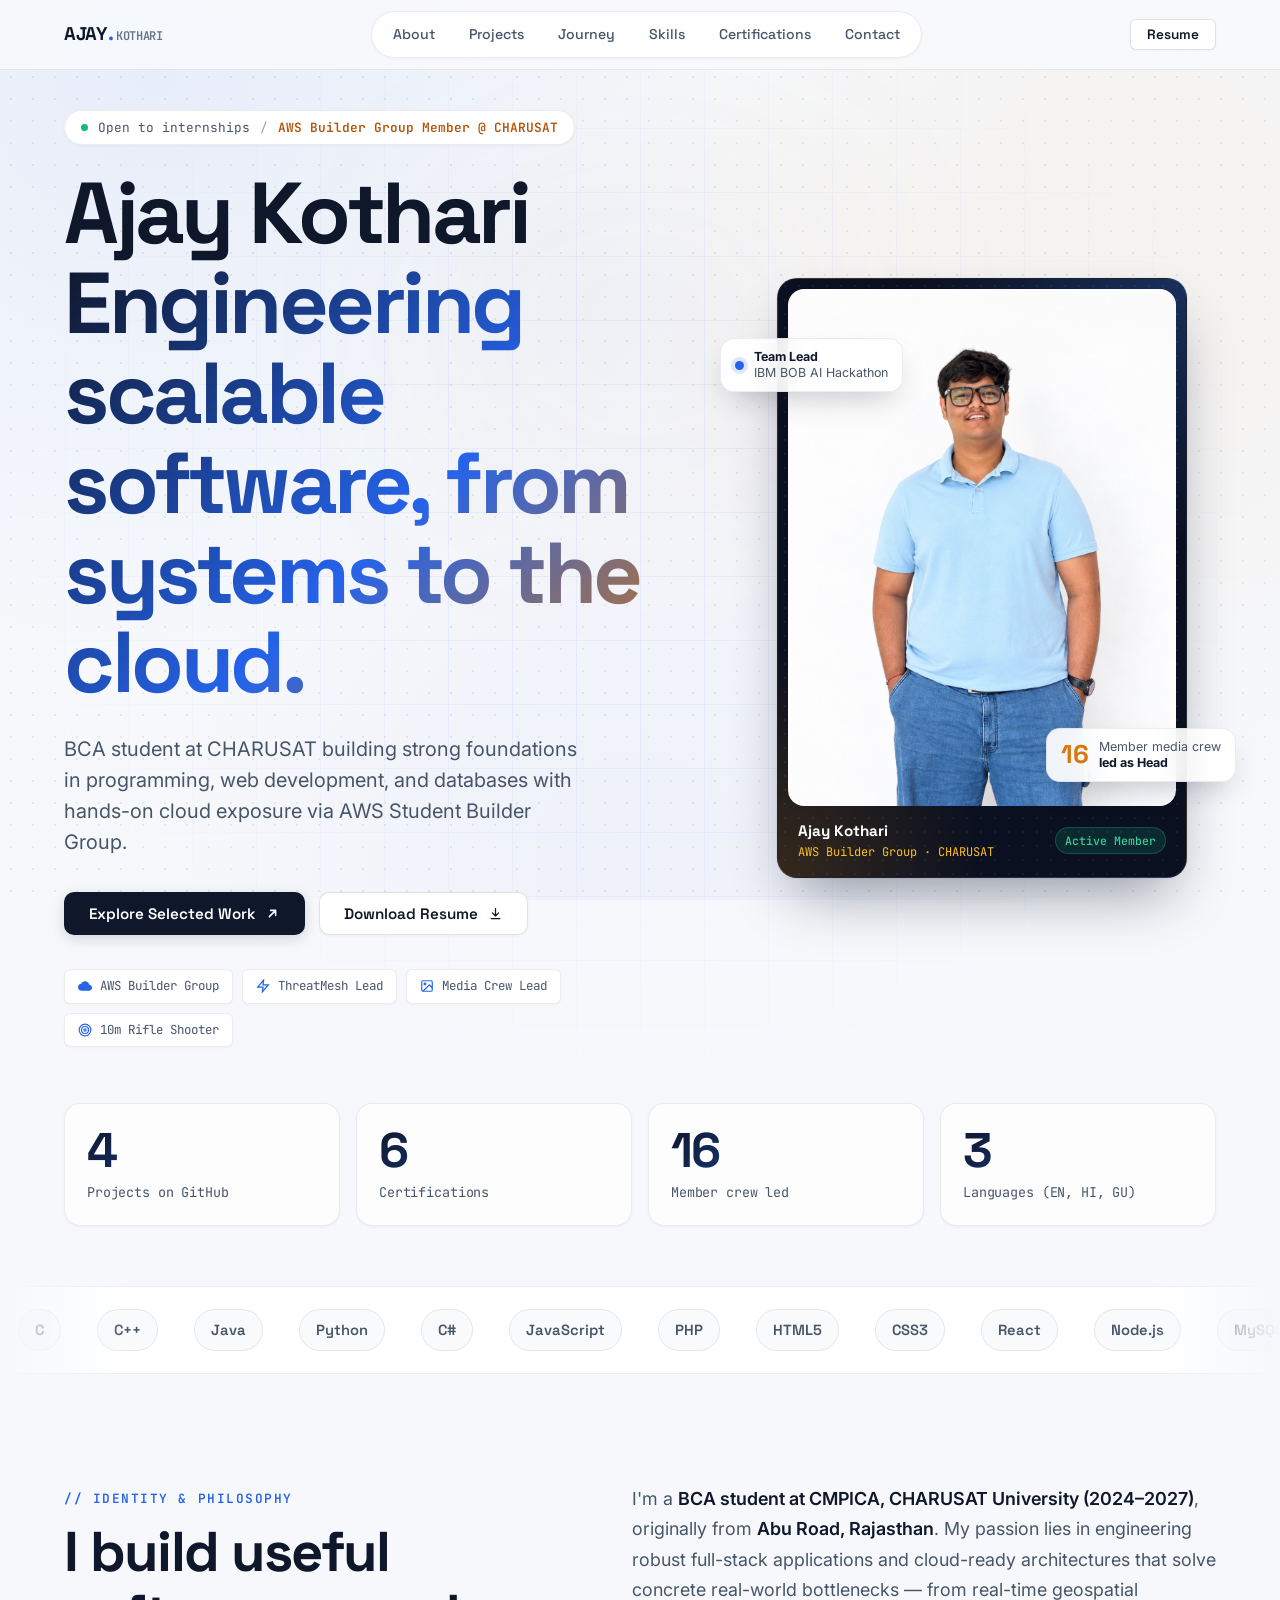
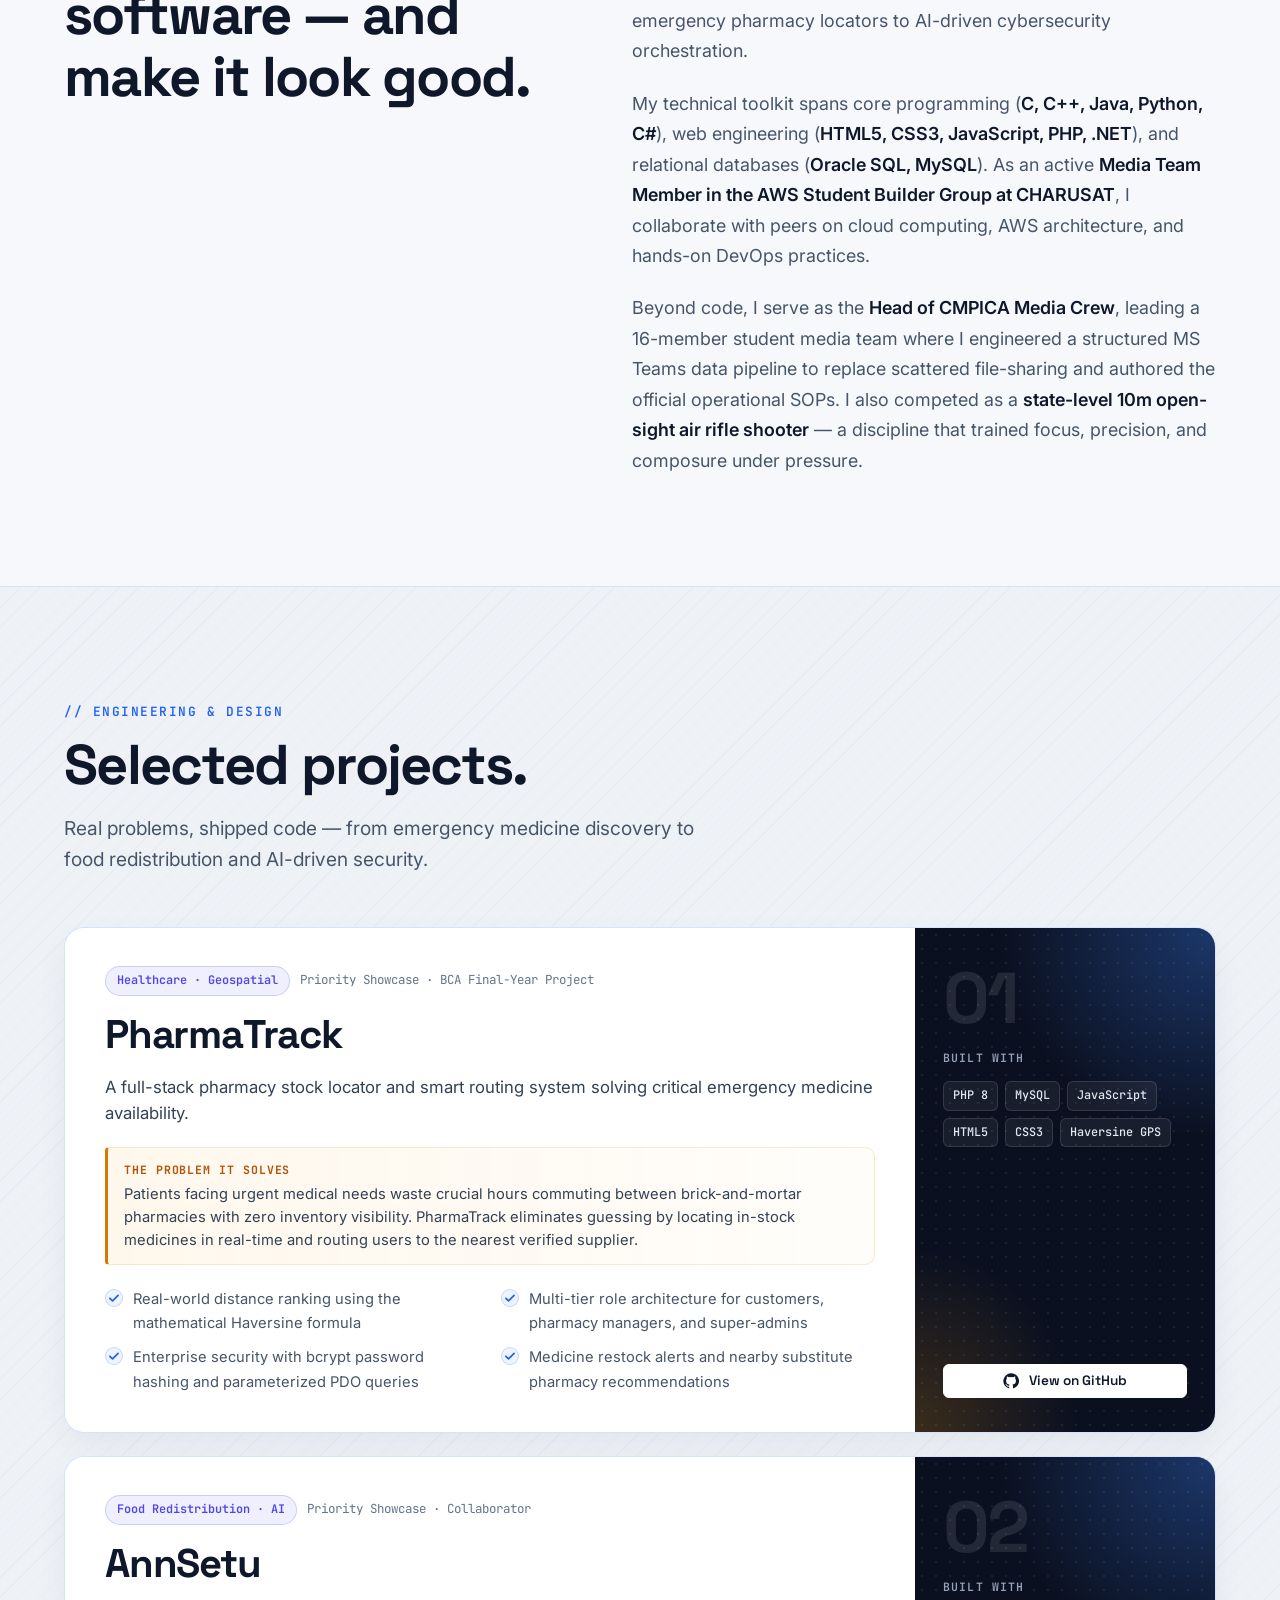
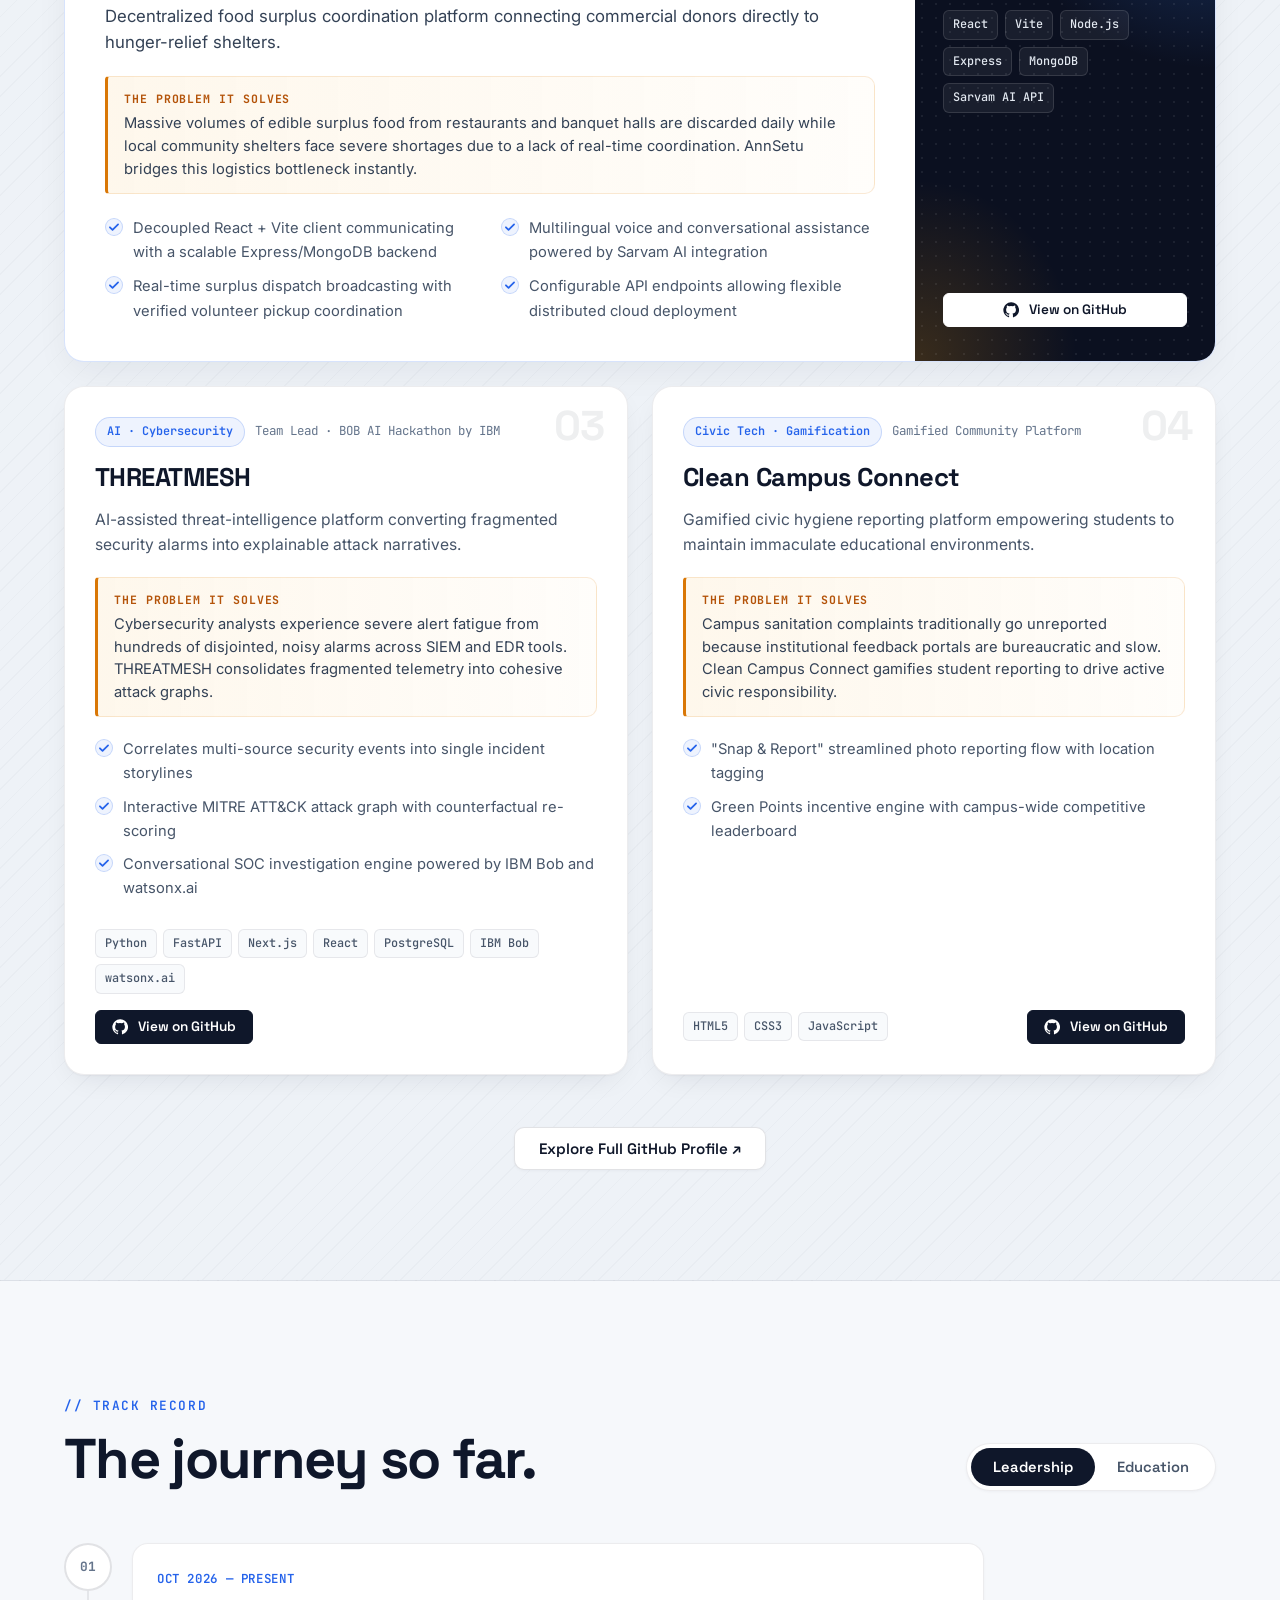
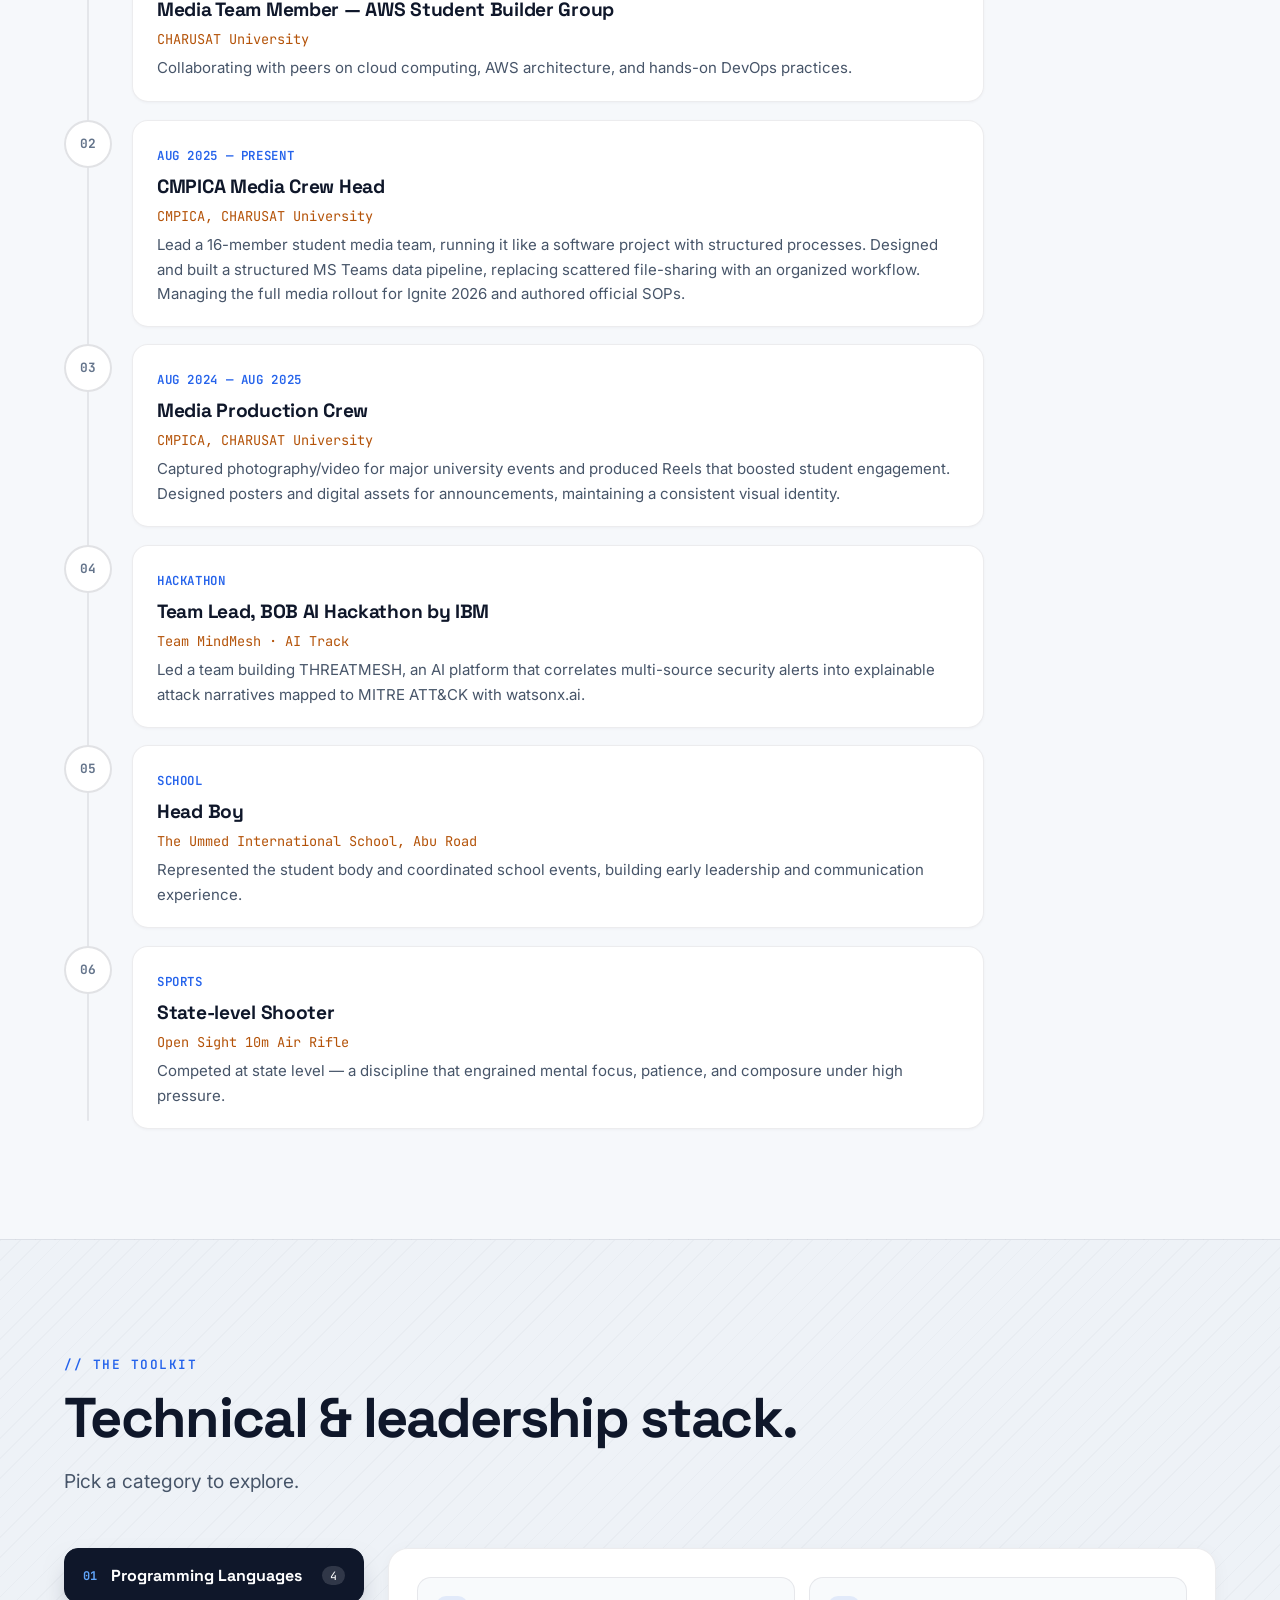
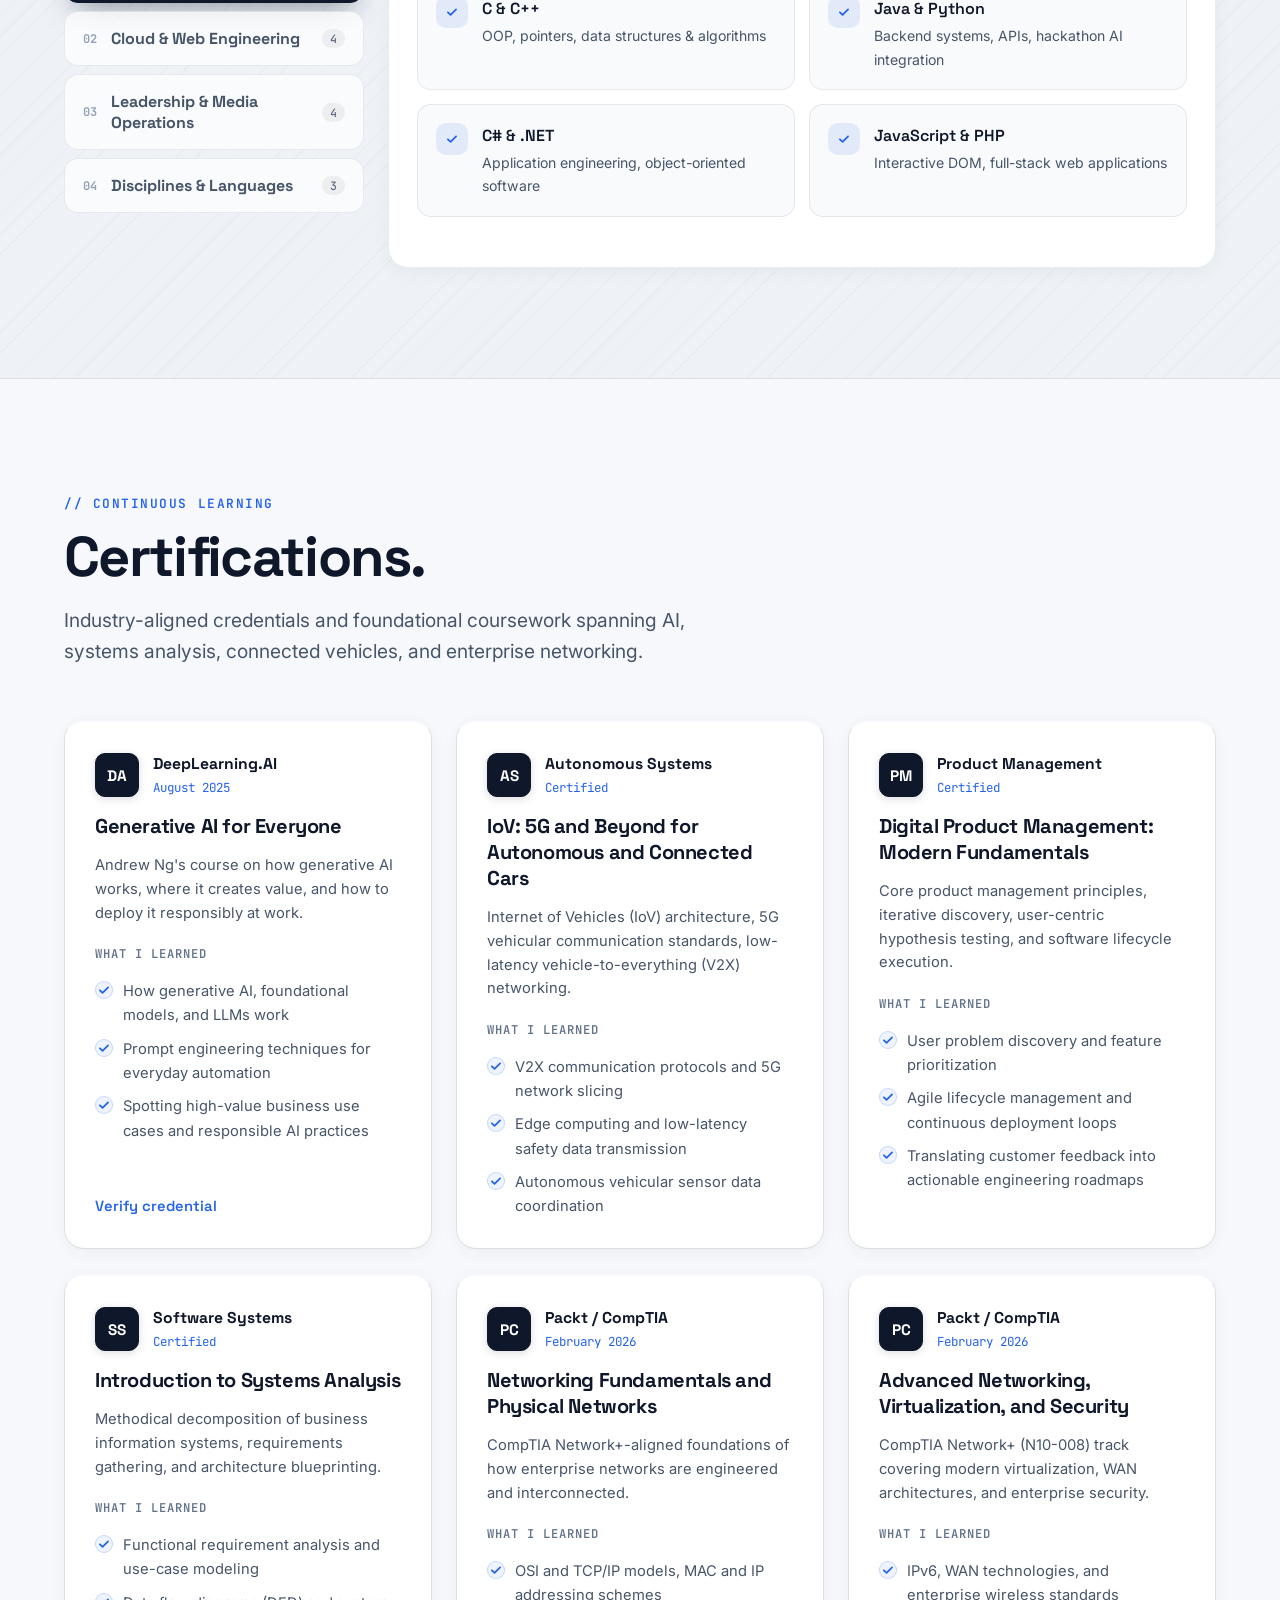
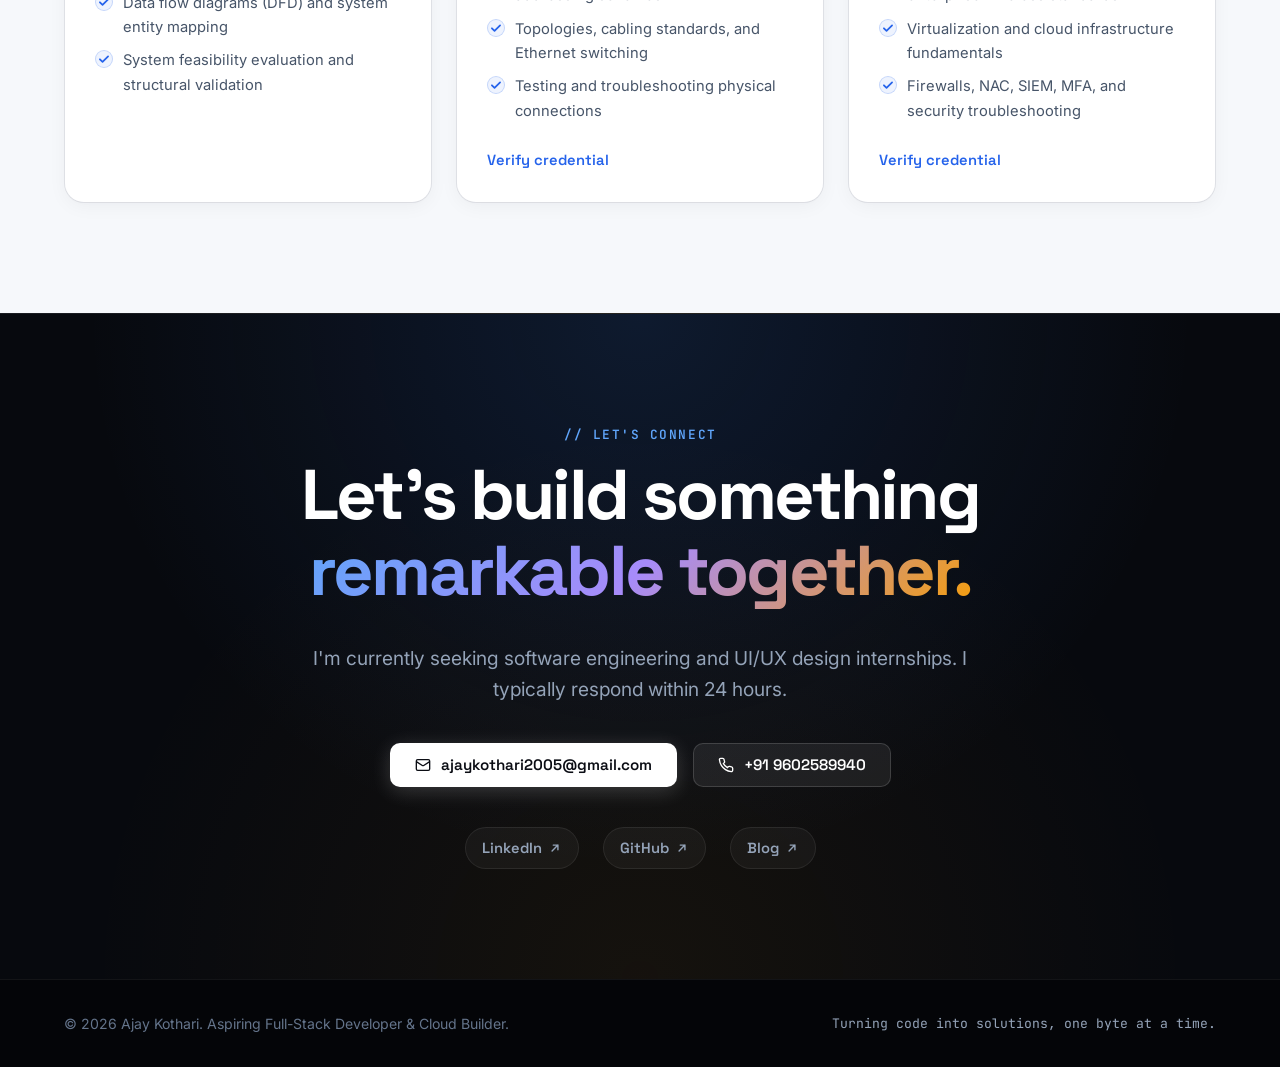
==== index.html @ b21bf275 "first commit" ====
<!doctype html>
<html lang="en">
  <head>
    <meta charset="UTF-8" />
    <meta name="viewport" content="width=device-width, initial-scale=1.0" />
    <title>Ajay Kothari — Developer, Cloud Builder & Designer</title>
    <meta
      name="description"
      content="Ajay Kothari — BCA student at CHARUSAT. Full-stack developer, AWS Builder Group member, and creative designer engineering scalable software, from systems to the cloud."
    />
    <meta name="author" content="Ajay Kothari" />
    <meta name="theme-color" content="#f8fafc" />
    <meta property="og:type" content="website" />
    <meta
      property="og:title"
      content="Ajay Kothari — Developer, Cloud Builder & Designer"
    />
    <meta
      property="og:description"
      content="Portfolio of Ajay Kothari: BCA student at CHARUSAT, AWS Builder Group member, AI Hackathon lead & CMPICA Media Crew lead."
    />
    <meta property="og:image" content="assets/profile_dark.jpg" />
    <link
      rel="icon"
      href="data:image/svg+xml,%3Csvg xmlns='http://www.w3.org/2000/svg' viewBox='0 0 64 64'%3E%3Crect width='64' height='64' rx='16' fill='%230b0d14'/%3E%3Ctext x='50%25' y='56%25' text-anchor='middle' dominant-baseline='middle' font-family='Arial' font-weight='800' font-size='26' fill='%2300f0ff'%3EAK%3C/text%3E%3C/svg%3E"
    />
    <link rel="preconnect" href="https://fonts.googleapis.com" />
    <link rel="preconnect" href="https://fonts.gstatic.com" crossorigin />
    <link
      href="https://fonts.googleapis.com/css2?family=Inter:wght@400;500;600;700&family=JetBrains+Mono:wght@400;500;600&family=Space+Grotesk:wght@500;600;700;800&display=swap"
      rel="stylesheet"
    />
    <link rel="stylesheet" href="style.css" />
  </head>

  <body>
    <a class="skip-link" href="#main">Skip to main content</a>
    <div class="scroll-progress" aria-hidden="true"></div>

    <!-- ============ NAVIGATION ============ -->
    <header class="nav" id="nav">
      <div class="nav-inner">
        <a href="#top" class="nav-logo" aria-label="Ajay Kothari, back to top">
          <span class="logo-brand">AJAY</span><span class="logo-dot">.</span
          ><span class="logo-sub">KOTHARI</span>
        </a>
        <nav aria-label="Primary">
          <ul class="nav-links" id="navLinks">
            <li><a href="#about">About</a></li>
            <li><a href="#work">Projects</a></li>
            <li><a href="#experience">Journey</a></li>
            <li><a href="#skills">Skills</a></li>
            <li><a href="#certifications">Certifications</a></li>
            <li><a href="#contact">Contact</a></li>
          </ul>
        </nav>
        <div class="nav-actions">
          <a href="resume.html" class="btn btn-outline-glow btn-sm">Resume</a>
          <button
            class="nav-toggle"
            id="navToggle"
            aria-label="Open menu"
            aria-expanded="false"
            aria-controls="navLinks"
          >
            <span></span><span></span>
          </button>
        </div>
      </div>
    </header>

    <main id="main">
      <!-- ============ HERO SECTION ============ -->
      <section class="hero" id="top">
        <div class="hero-ambient-glow" aria-hidden="true"></div>

        <div class="container hero-grid">
          <div class="hero-copy">
            <div class="status-pill reveal">
              <span class="status-beacon"></span>
              <span class="status-text"
                ><span data-field="status">Open to internships</span>
                <span class="status-sep">/</span>
                <strong class="status-highlight"
                  >AWS Builder Group Member @ CHARUSAT</strong
                ></span
              >
            </div>

            <h1 class="hero-title">
              <span class="hero-name reveal" data-field="hero-name"
                >Ajay Kothari</span
              >
              <span
                class="hero-headline gradient-text reveal"
                data-field="headline"
                >Turning code into solutions, one byte at a time.</span
              >
            </h1>

            <p class="hero-sub reveal" data-field="tagline">
              BCA student at CHARUSAT building strong foundations in
              programming, web development, and databases with hands-on cloud
              exposure via AWS Student Builder Group.
            </p>

            <div class="hero-actions reveal">
              <a href="#work" class="btn btn-primary btn-glow">
                Explore Selected Work
                <svg
                  width="15"
                  height="15"
                  viewBox="0 0 24 24"
                  fill="none"
                  stroke="currentColor"
                  stroke-width="2.5"
                  aria-hidden="true"
                >
                  <path
                    d="M7 17L17 7M9 7h8v8"
                    stroke-linecap="round"
                    stroke-linejoin="round"
                  />
                </svg>
              </a>
              <a
                href="assets/Ajay_Kothari_Resume.pdf"
                class="btn btn-glass"
                download
              >
                Download Resume
                <svg
                  width="15"
                  height="15"
                  viewBox="0 0 24 24"
                  fill="none"
                  stroke="currentColor"
                  stroke-width="2"
                  aria-hidden="true"
                >
                  <path
                    d="M12 4v12m0 0l-5-5m5 5l5-5M5 20h14"
                    stroke-linecap="round"
                    stroke-linejoin="round"
                  />
                </svg>
              </a>
            </div>

            <div class="hero-badges reveal">
              <span class="hero-badge">
                <svg
                  viewBox="0 0 24 24"
                  width="14"
                  height="14"
                  fill="currentColor"
                  aria-hidden="true"
                >
                  <path
                    d="M19.35 10.04C18.67 6.59 15.64 4 12 4 9.11 4 6.6 5.64 5.35 8.04 2.34 8.36 0 10.91 0 14c0 3.31 2.69 6 6 6h13c2.76 0 5-2.24 5-5 0-2.64-2.05-4.78-4.65-4.96z"
                  />
                </svg>
                AWS Builder Group
              </span>
              <span class="hero-badge">
                <svg
                  viewBox="0 0 24 24"
                  width="14"
                  height="14"
                  fill="none"
                  stroke="currentColor"
                  stroke-width="2.2"
                  aria-hidden="true"
                >
                  <path d="M13 2L3 14h9l-1 8 10-12h-9l1-8z" />
                </svg>
                ThreatMesh Lead
              </span>
              <span class="hero-badge">
                <svg
                  viewBox="0 0 24 24"
                  width="14"
                  height="14"
                  fill="none"
                  stroke="currentColor"
                  stroke-width="2"
                  aria-hidden="true"
                >
                  <rect x="3" y="3" width="18" height="18" rx="2" />
                  <circle cx="8.5" cy="8.5" r="1.5" />
                  <polyline points="21 15 16 10 5 21" />
                </svg>
                Media Crew Lead
              </span>
              <span class="hero-badge">
                <svg
                  viewBox="0 0 24 24"
                  width="14"
                  height="14"
                  fill="none"
                  stroke="currentColor"
                  stroke-width="2"
                  aria-hidden="true"
                >
                  <circle cx="12" cy="12" r="10" />
                  <circle cx="12" cy="12" r="6" />
                  <circle cx="12" cy="12" r="2" />
                </svg>
                10m Rifle Shooter
              </span>
            </div>
          </div>

          <div class="hero-visual reveal">
            <div class="portrait-card">
              <div class="portrait-frame">
                <img
                  src="assets/IMG_5548.PNG"
                  alt="Portrait of Ajay Kothari — Developer & Cloud Builder"
                  width="896"
                  height="1200"
                  fetchpriority="high"
                />
              </div>
              <div class="portrait-caption">
                <div class="caption-identity">
                  <span class="caption-name">Ajay Kothari</span>
                  <span class="caption-role"
                    >AWS Builder Group &middot; CHARUSAT</span
                  >
                </div>
                <span class="caption-pill">Active Member</span>
              </div>
            </div>
            <div class="float-chip chip-top" aria-hidden="true">
              <span class="chip-dot"></span>
              <span><strong>Team Lead</strong><br />IBM BOB AI Hackathon</span>
            </div>
            <div class="float-chip chip-bottom" aria-hidden="true">
              <span class="chip-num">16</span>
              <span>Member media crew<br /><strong>led as Head</strong></span>
            </div>
          </div>
        </div>

        <div class="container">
          <ul class="stats" aria-label="Key highlights">
            <li class="stat reveal">
              <strong data-count="projects">4</strong>
              <span>Projects on GitHub</span>
            </li>
            <li class="stat reveal">
              <strong data-count="certifications">6</strong>
              <span>Certifications</span>
            </li>
            <li class="stat reveal">
              <strong>16</strong>
              <span>Member crew led</span>
            </li>
            <li class="stat reveal">
              <strong>3</strong>
              <span>Languages (EN, HI, GU)</span>
            </li>
          </ul>
        </div>
      </section>

      <!-- ============ TECH MARQUEE ============ -->
      <div class="marquee" aria-label="Technologies I work with">
        <div class="marquee-track" data-field="tech-marquee"></div>
      </div>

      <!-- ============ ABOUT SECTION ============ -->
      <section class="section" id="about">
        <div class="container about-grid">
          <div>
            <p class="eyebrow reveal">// Identity &amp; Philosophy</p>
            <h2 class="section-title reveal" data-field="about-title">
              I build useful software — and make it look good.
            </h2>
          </div>
          <div class="about-body reveal" data-field="about-body"></div>
        </div>
      </section>

      <!-- ============ WORK SECTION ============ -->
      <section class="section section-alt" id="work">
        <div class="container">
          <div class="section-head">
            <p class="eyebrow reveal">// Engineering &amp; Design</p>
            <h2 class="section-title reveal">Selected projects.</h2>
            <p class="section-lead reveal">
              Real problems, shipped code — from emergency medicine discovery to
              food redistribution and AI-driven security.
            </p>
          </div>
          <div class="projects" data-field="projects-list"></div>
          <div class="center reveal">
            <a
              href="https://github.com/typicallyajay"
              class="btn btn-outline-glow"
              target="_blank"
              rel="noopener noreferrer"
            >
              Explore Full GitHub Profile ↗
            </a>
          </div>
        </div>
      </section>

      <!-- ============ EXPERIENCE & EDUCATION ============ -->
      <section class="section" id="experience">
        <div class="container">
          <div class="section-head section-head-row">
            <div>
              <p class="eyebrow reveal">// Track Record</p>
              <h2 class="section-title reveal">The journey so far.</h2>
            </div>
            <div class="seg reveal" role="tablist" aria-label="Journey view">
              <button
                class="seg-btn is-active"
                role="tab"
                aria-selected="true"
                data-journey="experience"
              >
                Leadership
              </button>
              <button
                class="seg-btn"
                role="tab"
                aria-selected="false"
                data-journey="education"
              >
                Education
              </button>
              <span class="seg-pill" aria-hidden="true"></span>
            </div>
          </div>
          <div class="journey-panel is-active" data-panel="experience">
            <ol class="timeline" data-field="experience-list"></ol>
          </div>
          <div class="journey-panel" data-panel="education" hidden>
            <ol class="timeline" data-field="education-list"></ol>
          </div>
        </div>
      </section>

      <!-- ============ SKILLS SECTION ============ -->
      <section class="section section-alt" id="skills">
        <div class="container">
          <div class="section-head">
            <p class="eyebrow reveal">// The Toolkit</p>
            <h2 class="section-title reveal">
              Technical &amp; leadership stack.
            </h2>
            <p class="section-lead reveal">Pick a category to explore.</p>
          </div>
          <div class="skills-explorer reveal" data-field="skills-list"></div>
        </div>
      </section>

      <!-- ============ CERTIFICATIONS ============ -->
      <section class="section" id="certifications">
        <div class="container">
          <div class="section-head">
            <p class="eyebrow reveal">// Continuous Learning</p>
            <h2 class="section-title reveal">Certifications.</h2>
            <p class="section-lead reveal">
              Industry-aligned credentials and foundational coursework spanning
              AI, systems analysis, connected vehicles, and enterprise
              networking.
            </p>
          </div>
          <div class="certs" data-field="certifications-list"></div>
        </div>
      </section>

      <!-- ============ CONTACT SECTION ============ -->
      <section class="section contact" id="contact">
        <div class="container contact-inner">
          <p class="eyebrow reveal">// Let's Connect</p>
          <h2 class="contact-title reveal">
            Let's build something<br /><span
              class="gradient-text gradient-spectrum"
              >remarkable together.</span
            >
          </h2>
          <p class="section-lead reveal">
            I'm currently seeking software engineering and UI/UX design
            internships. I typically respond within 24 hours.
          </p>
          <div class="contact-actions reveal">
            <a
              class="btn btn-primary btn-glow"
              data-field="contact-email-link"
              href="mailto:ajaykothari2005@gmail.com"
            >
              <svg
                width="16"
                height="16"
                viewBox="0 0 24 24"
                fill="none"
                stroke="currentColor"
                stroke-width="2"
                aria-hidden="true"
              >
                <rect x="2" y="4" width="20" height="16" rx="2" />
                <path d="m22 7-8.97 5.7a1.94 1.94 0 0 1-2.06 0L2 7" />
              </svg>
              <span data-field="contact-email">ajaykothari2005@gmail.com</span>
            </a>
            <a
              class="btn btn-glass"
              data-field="contact-phone-link"
              href="tel:+919602589940"
            >
              <svg
                width="16"
                height="16"
                viewBox="0 0 24 24"
                fill="none"
                stroke="currentColor"
                stroke-width="2"
                aria-hidden="true"
              >
                <path
                  d="M22 16.92v3a2 2 0 0 1-2.18 2 19.79 19.79 0 0 1-8.63-3.07 19.5 19.5 0 0 1-6-6 19.79 19.79 0 0 1-3.07-8.67A2 2 0 0 1 4.11 2h3a2 2 0 0 1 2 1.72 12.84 12.84 0 0 0 .7 2.81 2 2 0 0 1-.45 2.11L8.09 9.91a16 16 0 0 0 6 6l1.27-1.27a2 2 0 0 1 2.11-.45 12.84 12.84 0 0 0 2.81.7A2 2 0 0 1 22 16.92z"
                />
              </svg>
              <span data-field="contact-phone">+91 96025 89940</span>
            </a>
          </div>
          <div class="socials reveal" data-field="contact-socials"></div>
        </div>
      </section>
    </main>

    <footer class="footer">
      <div class="container footer-inner">
        <p>
          © <span id="year">2026</span> Ajay Kothari. Aspiring Full-Stack
          Developer &amp; Cloud Builder.
        </p>
        <p class="footer-quote" data-field="quote">
          “Turning code into solutions, one byte at a time.”
        </p>
      </div>
    </footer>

    <script src="data.js"></script>
    <script src="render.js"></script>
    <script src="script.js"></script>
  </body>
</html>
---- style.css ----
/* =========================================================
   AJAY KOTHARI — PORTFOLIO DESIGN SYSTEM
   Aesthetic: Contemporary Alabaster Studio with Midnight Connect
   Light theme for primary page content (Apple/Stripe inspired)
   Dark cinematic theme preserved exclusively for // Let's Connect
   Silky text reveal scroll motion.
   ========================================================= */

@import url('https://fonts.googleapis.com/css2?family=Inter:wght@400;500;600;700&family=JetBrains+Mono:wght@400;500;600&family=Space+Grotesk:wght@500;600;700;800&display=swap');

:root {
  /* Surface & Base Canvas (Light Theme) */
  --bg-base: #f8fafc;
  --bg-surface: #ffffff;
  --bg-surface-alt: #f1f5f9;
  --bg-card: #ffffff;
  --bg-card-hover: #ffffff;
  --bg-glass: rgba(248, 250, 252, 0.85);

  /* Hairline Borders */
  --border-subtle: rgba(15, 23, 42, 0.08);
  --border-card: rgba(15, 23, 42, 0.08);
  --border-hover: rgba(15, 23, 42, 0.22);

  /* Typography (High Clarity, Eye-Soothing Slate) */
  --text-primary: #0f172a;
  --text-secondary: #475569;
  --text-muted: #64748b;
  --text-dim: #94a3b8;
  --text-highlight: #020617;

  /* Sophisticated Accents */
  --accent-blue: #2563eb;
  --accent-blue-soft: #3b82f6;
  --accent-indigo: #4f46e5;
  --accent-amber: #d97706;
  --accent-amber-soft: #b45309;
  --accent-emerald: #10b981;

  /* Subtle Card Shadows */
  --shadow-sm: 0 1px 3px rgba(15, 23, 42, 0.04);
  --shadow-card: 0 4px 20px -2px rgba(15, 23, 42, 0.05), 0 2px 6px -1px rgba(15, 23, 42, 0.02);
  --shadow-card-hover: 0 16px 36px -4px rgba(15, 23, 42, 0.09), 0 4px 12px rgba(15, 23, 42, 0.03);

  /* Gradients */
  --grad-headline: linear-gradient(135deg, #0f172a 0%, #2563eb 55%, #d97706 100%);
  --grad-connect: linear-gradient(135deg, #60a5fa 0%, #a78bfa 50%, #f59e0b 100%);

  /* Typography Stack */
  --font-display: 'Space Grotesk', -apple-system, BlinkMacSystemFont, sans-serif;
  --font-body: 'Inter', -apple-system, BlinkMacSystemFont, sans-serif;
  --font-mono: 'JetBrains Mono', SFMono-Regular, monospace;

  /* Geometry & Timing */
  --radius-xl: 20px;
  --radius-lg: 16px;
  --radius-md: 10px;
  --radius-sm: 6px;
  --radius-pill: 9999px;
  --maxw: 1200px;
  --nav-h: 70px;
  --ease: cubic-bezier(0.16, 1, 0.3, 1);
}

/* ================= RESET & DEFAULTS ================= */
*,
*::before,
*::after {
  box-sizing: border-box;
  margin: 0;
  padding: 0;
}

html {
  scroll-behavior: smooth;
  scroll-padding-top: calc(var(--nav-h) + 24px);
  background-color: var(--bg-base);
  color-scheme: light dark;
}

body {
  font-family: var(--font-body);
  font-size: 16px;
  line-height: 1.65;
  color: var(--text-primary);
  background: var(--bg-base);
  background-image: 
    radial-gradient(circle at 14% 12%, rgba(37, 99, 235, 0.035) 0%, transparent 45%),
    radial-gradient(circle at 86% 28%, rgba(217, 119, 6, 0.025) 0%, transparent 40%);
  background-attachment: fixed;
  -webkit-font-smoothing: antialiased;
  -moz-osx-font-smoothing: grayscale;
  overflow-x: hidden;
}

body.no-scroll {
  overflow: hidden;
}

img {
  max-width: 100%;
  height: auto;
  display: block;
}

a {
  color: inherit;
  text-decoration: none;
}

ul, ol {
  list-style: none;
}

strong {
  font-weight: 600;
  color: var(--text-highlight);
}

::selection {
  background: rgba(37, 99, 235, 0.15);
  color: #0f172a;
}

:focus-visible {
  outline: 2px solid var(--accent-blue);
  outline-offset: 3px;
  border-radius: var(--radius-sm);
}

.skip-link {
  position: absolute;
  left: 20px;
  top: -80px;
  z-index: 9999;
  background: #0f172a;
  color: #ffffff;
  padding: 10px 18px;
  border-radius: var(--radius-md);
  font-family: var(--font-mono);
  font-size: 0.9rem;
  font-weight: 600;
  transition: top 0.2s var(--ease);
}
.skip-link:focus {
  top: 16px;
}

.scroll-progress {
  position: fixed;
  top: 0;
  left: 0;
  right: 0;
  height: 2.5px;
  background: linear-gradient(90deg, var(--accent-blue), var(--accent-amber));
  transform-origin: 0 50%;
  transform: scaleX(0);
  z-index: 1000;
  pointer-events: none;
}

.container {
  width: 100%;
  max-width: var(--maxw);
  margin: 0 auto;
  padding: 0 24px;
}

.center {
  text-align: center;
  margin-top: 52px;
}

/* ================= TYPOGRAPHY HELPERS ================= */
.gradient-text {
  background: var(--grad-headline);
  -webkit-background-clip: text;
  background-clip: text;
  color: transparent;
  display: inline-block;
}

.eyebrow {
  font-family: var(--font-mono);
  font-size: 0.8rem;
  font-weight: 600;
  color: var(--accent-blue);
  text-transform: uppercase;
  letter-spacing: 0.12em;
  margin-bottom: 12px;
  display: inline-flex;
  align-items: center;
  gap: 8px;
}

.section-head {
  margin-bottom: 52px;
}

.section-title {
  font-family: var(--font-display);
  font-size: clamp(2.2rem, 4.6vw, 3.5rem);
  font-weight: 700;
  line-height: 1.12;
  letter-spacing: -0.03em;
  color: var(--text-primary);
}

.section-lead {
  font-size: clamp(1.05rem, 1.5vw, 1.25rem);
  color: var(--text-secondary);
  max-width: 660px;
  margin-top: 16px;
  line-height: 1.6;
}

/* ================= BUTTONS ================= */
.btn {
  display: inline-flex;
  align-items: center;
  justify-content: center;
  gap: 10px;
  padding: 13px 24px;
  border-radius: var(--radius-md);
  font-family: var(--font-display);
  font-size: 0.95rem;
  font-weight: 600;
  line-height: 1;
  border: 1px solid transparent;
  cursor: pointer;
  white-space: nowrap;
  transition: all 0.25s var(--ease);
  position: relative;
  isolation: isolate;
}

.btn:active {
  transform: scale(0.98);
}

.btn-sm {
  padding: 8px 16px;
  font-size: 0.85rem;
  border-radius: var(--radius-sm);
}

.btn-primary {
  background: #0f172a;
  color: #ffffff;
  box-shadow: 0 4px 14px rgba(15, 23, 42, 0.15);
}

.btn-primary:hover {
  background: #1e293b;
  transform: translateY(-2px);
  box-shadow: 0 8px 22px rgba(15, 23, 42, 0.25);
  color: #ffffff;
}

.btn-glass {
  background: #ffffff;
  color: var(--text-primary);
  border: 1px solid rgba(15, 23, 42, 0.12);
  box-shadow: var(--shadow-sm);
}

.btn-glass:hover {
  background: #f8fafc;
  border-color: rgba(15, 23, 42, 0.24);
  transform: translateY(-2px);
  box-shadow: 0 4px 12px rgba(15, 23, 42, 0.08);
}

.btn-outline-glow {
  background: #ffffff;
  color: var(--text-primary);
  border: 1px solid rgba(15, 23, 42, 0.12);
  box-shadow: var(--shadow-sm);
}

.btn-outline-glow:hover {
  background: #f8fafc;
  border-color: var(--accent-blue);
  color: var(--accent-blue);
  transform: translateY(-2px);
}

.btn-dark {
  background: #0f172a;
  color: #ffffff;
  border: 1px solid #0f172a;
}
.btn-dark:hover {
  background: #1e293b;
  color: #ffffff;
}

.btn-light {
  background: #ffffff;
  color: #0f172a;
  border: 1px solid rgba(15, 23, 42, 0.14);
}
.btn-light:hover {
  background: #f8fafc;
  border-color: #0f172a;
}

/* ================= NAVIGATION ================= */
.nav {
  position: fixed;
  top: 0;
  left: 0;
  right: 0;
  height: var(--nav-h);
  z-index: 500;
  background: rgba(248, 250, 252, 0.85);
  backdrop-filter: blur(20px) saturate(180%);
  -webkit-backdrop-filter: blur(20px) saturate(180%);
  border-bottom: 1px solid var(--border-subtle);
  transition: all 0.3s var(--ease);
}

.nav.scrolled {
  background: rgba(255, 255, 255, 0.95);
  border-bottom-color: rgba(15, 23, 42, 0.12);
  box-shadow: 0 4px 20px rgba(15, 23, 42, 0.05);
}

.nav-inner {
  max-width: var(--maxw);
  height: 100%;
  margin: 0 auto;
  padding: 0 24px;
  display: flex;
  align-items: center;
  justify-content: space-between;
  gap: 20px;
}

.nav-logo {
  font-family: var(--font-display);
  font-weight: 800;
  font-size: 1.15rem;
  letter-spacing: -0.02em;
  display: flex;
  align-items: baseline;
  gap: 1px;
}

.nav-logo .logo-brand {
  color: #0f172a;
}

.nav-logo .logo-dot {
  color: var(--accent-blue);
  font-size: 1.25rem;
  line-height: 0;
}

.nav-logo .logo-sub {
  font-family: var(--font-mono);
  font-size: 0.75rem;
  font-weight: 600;
  color: var(--text-muted);
  margin-left: 2px;
}

.nav-links {
  display: flex;
  align-items: center;
  gap: 4px;
  background: rgba(255, 255, 255, 0.9);
  padding: 4px 6px;
  border-radius: var(--radius-pill);
  border: 1px solid var(--border-subtle);
  box-shadow: var(--shadow-sm);
}

.nav-links a {
  display: block;
  padding: 7px 15px;
  font-family: var(--font-display);
  font-size: 0.88rem;
  font-weight: 500;
  color: var(--text-secondary);
  border-radius: var(--radius-pill);
  transition: all 0.2s var(--ease);
}

.nav-links a:hover {
  color: #0f172a;
  background: rgba(15, 23, 42, 0.04);
}

.nav-links a.active {
  color: #0f172a;
  background: #ffffff;
  font-weight: 600;
  box-shadow: 0 1px 4px rgba(15, 23, 42, 0.08);
}

.nav-actions {
  display: flex;
  align-items: center;
  gap: 12px;
}

.nav-toggle {
  display: none;
  width: 42px;
  height: 42px;
  border: 1px solid var(--border-subtle);
  background: #ffffff;
  border-radius: var(--radius-sm);
  cursor: pointer;
  position: relative;
}

.nav-toggle span {
  position: absolute;
  left: 11px;
  right: 11px;
  height: 2px;
  background: #0f172a;
  border-radius: 2px;
  transition: all 0.3s var(--ease);
}

.nav-toggle span:nth-child(1) { top: 15px; }
.nav-toggle span:nth-child(2) { top: 24px; }

.nav.menu-open .nav-toggle span:nth-child(1) {
  top: 20px;
  transform: rotate(45deg);
}
.nav.menu-open .nav-toggle span:nth-child(2) {
  top: 20px;
  transform: rotate(-45deg);
}

/* ================= HERO SECTION ================= */
.hero {
  position: relative;
  min-height: 650px;
  display: flex;
  flex-direction: column;
  justify-content: center;
  padding: calc(var(--nav-h) + 40px) 0 60px;
  overflow: hidden;
}

.hero-ambient-glow {
  position: absolute;
  top: 10%;
  left: 50%;
  transform: translateX(-50%);
  width: 750px;
  height: 400px;
  background: radial-gradient(circle, rgba(37, 99, 235, 0.05) 0%, rgba(217, 119, 6, 0.03) 40%, transparent 70%);
  filter: blur(80px);
  z-index: 0;
  pointer-events: none;
}

.hero-grid {
  position: relative;
  z-index: 1;
  display: grid;
  grid-template-columns: 1.15fr 0.85fr;
  gap: 52px;
  align-items: center;
}

/* Status Pill */
.status-pill {
  display: inline-flex;
  align-items: center;
  gap: 10px;
  padding: 6px 16px;
  border-radius: var(--radius-pill);
  background: #ffffff;
  border: 1px solid var(--border-card);
  box-shadow: var(--shadow-sm);
  font-family: var(--font-mono);
  font-size: 0.8rem;
  color: var(--text-secondary);
  margin-bottom: 24px;
}

.status-beacon {
  width: 7px;
  height: 7px;
  border-radius: 50%;
  background: var(--accent-emerald);
  box-shadow: 0 0 0 0 rgba(16, 185, 129, 0.7);
  animation: beacon-pulse 2.2s infinite;
}

@keyframes beacon-pulse {
  70% { box-shadow: 0 0 0 7px rgba(16, 185, 129, 0); }
  100% { box-shadow: 0 0 0 0 rgba(16, 185, 129, 0); }
}

.status-sep {
  color: var(--text-dim);
  margin: 0 2px;
}

.status-highlight {
  color: var(--accent-amber-soft);
  font-weight: 600;
}

/* Hero Title */
.hero-title {
  display: flex;
  flex-direction: column;
  font-family: var(--font-display);
  font-size: clamp(3rem, 6.8vw, 5.4rem);
  font-weight: 800;
  line-height: 1.04;
  letter-spacing: -0.04em;
  margin-bottom: 22px;
}

.hero-name {
  color: #0f172a;
}

.hero-headline {
  padding-bottom: 0.04em;
}

.hero-sub {
  font-size: clamp(1.05rem, 1.7vw, 1.25rem);
  color: var(--text-secondary);
  max-width: 530px;
  line-height: 1.55;
  margin-bottom: 34px;
}

.hero-actions {
  display: flex;
  flex-wrap: wrap;
  gap: 14px;
  margin-bottom: 34px;
}

/* Role Badges */
.hero-badges {
  display: flex;
  flex-wrap: wrap;
  gap: 9px;
}

.hero-badge {
  display: inline-flex;
  align-items: center;
  gap: 8px;
  padding: 6px 13px;
  border-radius: var(--radius-sm);
  background: #ffffff;
  border: 1px solid var(--border-subtle);
  font-family: var(--font-mono);
  font-size: 0.78rem;
  color: var(--text-secondary);
  box-shadow: 0 1px 2px rgba(15, 23, 42, 0.03);
  transition: all 0.25s var(--ease);
}

.hero-badge svg {
  color: var(--accent-blue);
  flex-shrink: 0;
}

.hero-badge:hover {
  border-color: var(--accent-blue);
  color: var(--text-primary);
  transform: translateY(-2px);
  box-shadow: 0 4px 12px rgba(15, 23, 42, 0.06);
}

/* Hero Visual & Studio Portrait Card */
.hero-visual {
  position: relative;
  justify-self: center;
  width: min(100%, 410px);
}

.portrait-card {
  position: relative;
  border-radius: var(--radius-xl);
  padding: 10px;
  background: #ffffff;
  border: 1px solid var(--border-card);
  box-shadow: var(--shadow-card-hover);
  transition: transform 0.4s var(--ease), box-shadow 0.4s var(--ease);
}

.portrait-card:hover {
  transform: translateY(-4px);
  box-shadow: 0 24px 48px -6px rgba(15, 23, 42, 0.12);
}

.portrait-frame {
  border-radius: calc(var(--radius-xl) - 4px);
  overflow: hidden;
  aspect-ratio: 3 / 4;
  background: #e2e8f0;
  position: relative;
}

.portrait-frame img {
  width: 100%;
  height: 100%;
  object-fit: cover;
  transition: transform 0.6s var(--ease);
}

.portrait-card:hover .portrait-frame img {
  transform: scale(1.03);
}

.portrait-caption {
  display: flex;
  align-items: center;
  justify-content: space-between;
  padding: 12px 10px 4px;
}

.caption-identity {
  display: flex;
  flex-direction: column;
}

.caption-name {
  font-family: var(--font-display);
  font-size: 0.95rem;
  font-weight: 700;
  color: #0f172a;
}

.caption-role {
  font-family: var(--font-mono);
  font-size: 0.75rem;
  color: var(--accent-amber-soft);
}

.caption-pill {
  font-family: var(--font-mono);
  font-size: 0.72rem;
  font-weight: 500;
  padding: 3px 9px;
  border-radius: var(--radius-pill);
  background: rgba(16, 185, 129, 0.1);
  color: #059669;
  border: 1px solid rgba(16, 185, 129, 0.2);
}

/* Stats Strip */
.stats {
  display: grid;
  grid-template-columns: repeat(4, 1fr);
  margin-top: 68px;
  padding-top: 34px;
  border-top: 1px solid var(--border-subtle);
  position: relative;
  z-index: 1;
}

.stat {
  padding: 0 16px;
  display: flex;
  flex-direction: column;
  gap: 6px;
  border-right: 1px solid var(--border-subtle);
}

.stat:last-child {
  border-right: none;
}

.stat strong {
  font-family: var(--font-display);
  font-size: clamp(2.2rem, 3.8vw, 3.2rem);
  font-weight: 700;
  letter-spacing: -0.04em;
  line-height: 1;
  color: #0f172a;
}

.stat span {
  font-family: var(--font-mono);
  color: var(--text-secondary);
  font-size: 0.84rem;
  letter-spacing: -0.01em;
}

/* ================= COMMON SECTIONS ================= */
.section {
  padding: 110px 0;
  position: relative;
}

.section-alt {
  background: var(--bg-surface-alt);
  border-top: 1px solid var(--border-subtle);
  border-bottom: 1px solid var(--border-subtle);
}

/* ================= ABOUT SECTION ================= */
.about-grid {
  display: grid;
  grid-template-columns: 1fr 1.15fr;
  gap: 60px;
  align-items: start;
}

.about-body p {
  font-size: clamp(1.05rem, 1.4vw, 1.2rem);
  color: var(--text-secondary);
  line-height: 1.7;
}

.about-body p + p {
  margin-top: 22px;
}

.about-body strong {
  color: var(--text-primary);
  font-weight: 600;
}

/* ================= PROJECTS SECTION ================= */
.projects {
  display: grid;
  grid-template-columns: repeat(2, 1fr);
  gap: 26px;
}

.project-card {
  position: relative;
  background: var(--bg-card);
  border-radius: var(--radius-xl);
  border: 1px solid var(--border-card);
  box-shadow: var(--shadow-card);
  padding: 34px;
  display: flex;
  flex-direction: column;
  gap: 16px;
  overflow: hidden;
  transition: transform 0.35s var(--ease), border-color 0.35s var(--ease), box-shadow 0.35s var(--ease);
}

.project-card:hover {
  transform: translateY(-4px);
  border-color: rgba(37, 99, 235, 0.3);
  box-shadow: var(--shadow-card-hover);
}

.project-meta {
  display: flex;
  flex-wrap: wrap;
  align-items: center;
  gap: 10px;
}

.tag {
  font-family: var(--font-mono);
  font-size: 0.74rem;
  font-weight: 600;
  padding: 4px 11px;
  border-radius: var(--radius-pill);
  background: rgba(37, 99, 235, 0.08);
  color: var(--accent-blue);
  border: 1px solid rgba(37, 99, 235, 0.2);
}

.project-role {
  font-family: var(--font-mono);
  font-size: 0.78rem;
  color: var(--text-muted);
}

.project-card h3 {
  font-family: var(--font-display);
  font-size: clamp(1.35rem, 2vw, 1.75rem);
  font-weight: 700;
  color: var(--text-primary);
  letter-spacing: -0.02em;
  line-height: 1.25;
}

.project-desc {
  color: var(--text-secondary);
  font-size: 0.98rem;
  line-height: 1.6;
}

.project-problem {
  margin: 6px 0;
  padding: 12px 16px;
  background: rgba(37, 99, 235, 0.04);
  border-left: 3px solid var(--accent-blue);
  border-radius: 4px 10px 10px 4px;
  border-top: 1px solid rgba(37, 99, 235, 0.08);
  border-right: 1px solid rgba(37, 99, 235, 0.08);
  border-bottom: 1px solid rgba(37, 99, 235, 0.08);
}

.problem-label {
  display: block;
  font-family: var(--font-mono);
  font-size: 0.72rem;
  font-weight: 700;
  text-transform: uppercase;
  letter-spacing: 0.08em;
  color: var(--accent-blue);
  margin-bottom: 4px;
}

.problem-text {
  font-size: 0.92rem;
  color: #334155;
  line-height: 1.55;
}

.project-foot {
  margin-top: auto;
  padding-top: 14px;
  display: flex;
  align-items: center;
  justify-content: space-between;
  gap: 16px;
  flex-wrap: wrap;
}

.chips {
  display: flex;
  flex-wrap: wrap;
  gap: 6px;
}

.chip {
  font-family: var(--font-mono);
  font-size: 0.74rem;
  font-weight: 500;
  padding: 4px 9px;
  border-radius: var(--radius-sm);
  background: #f8fafc;
  color: var(--text-secondary);
  border: 1px solid rgba(15, 23, 42, 0.08);
}

/* ================= FEATURED SHOWCASE (THREATMESH) ================= */
.project-card.featured {
  grid-column: 1 / -1;
  padding: 44px;
  background: linear-gradient(135deg, #ffffff 0%, #f8fafc 100%);
  border-color: rgba(99, 102, 241, 0.25);
  box-shadow: 0 12px 36px -6px rgba(15, 23, 42, 0.07);
}

.project-card.featured:hover {
  border-color: rgba(99, 102, 241, 0.45);
  box-shadow: 0 20px 48px -6px rgba(15, 23, 42, 0.12);
}

.project-card.featured h3 {
  font-size: clamp(2rem, 3.8vw, 2.9rem);
  letter-spacing: -0.03em;
  color: var(--text-primary);
}

.project-card.featured .tag {
  background: rgba(99, 102, 241, 0.1);
  color: #4f46e5;
  border-color: rgba(99, 102, 241, 0.25);
}

.project-card.featured .project-desc {
  font-size: clamp(1.02rem, 1.4vw, 1.18rem);
  max-width: 820px;
  color: #334155;
}

.project-card.featured .check-list {
  display: grid;
  grid-template-columns: repeat(2, 1fr);
  gap: 12px 26px;
  max-width: 900px;
  margin: 6px 0;
}

.project-card.featured .chip {
  background: #ffffff;
  color: #334155;
  border-color: rgba(15, 23, 42, 0.1);
}

/* (orphan full-width rule removed — grid now pairs regular cards) */

/* Check lists */
.check-list {
  display: grid;
  gap: 10px;
}

.check-list li {
  display: flex;
  gap: 10px;
  align-items: flex-start;
}

.check {
  flex: none;
  width: 20px;
  height: 20px;
  border-radius: 50%;
  display: grid;
  place-items: center;
  background: rgba(37, 99, 235, 0.08);
  color: var(--accent-blue);
  margin-top: 2px;
  border: 1px solid rgba(37, 99, 235, 0.2);
}

.check-list strong {
  font-family: var(--font-display);
  font-size: 0.96rem;
  color: var(--text-primary);
  display: block;
}

.check-list span:not(.check) {
  font-size: 0.88rem;
  color: var(--text-secondary);
  display: block;
}

.check-list.compact {
  gap: 9px;
  font-size: 0.92rem;
  color: var(--text-secondary);
}

.check-list.compact .check {
  width: 18px;
  height: 18px;
  margin-top: 2px;
}

/* ================= JOURNEY (TIMELINE) ================= */
.journey-grid {
  display: grid;
  grid-template-columns: 1fr 1fr;
  gap: 60px;
}

.col-title {
  font-family: var(--font-display);
  font-size: 1.35rem;
  font-weight: 700;
  color: var(--text-primary);
  margin-bottom: 30px;
  letter-spacing: -0.02em;
}

.timeline {
  position: relative;
  padding-left: 30px;
}

.timeline::before {
  content: "";
  position: absolute;
  left: 6px;
  top: 10px;
  bottom: 10px;
  width: 2px;
  background: linear-gradient(180deg, var(--accent-blue), var(--accent-amber), transparent);
  border-radius: 2px;
}

.timeline-item {
  position: relative;
  padding-bottom: 36px;
}

.timeline-item:last-child {
  padding-bottom: 0;
}

.timeline-item::before {
  content: "";
  position: absolute;
  left: -30px;
  top: 6px;
  width: 14px;
  height: 14px;
  border-radius: 50%;
  background: #ffffff;
  border: 2.5px solid var(--accent-blue);
  box-shadow: 0 0 0 4px rgba(37, 99, 235, 0.12);
}

.timeline-date {
  font-family: var(--font-mono);
  font-size: 0.78rem;
  font-weight: 600;
  color: var(--accent-blue);
  letter-spacing: 0.05em;
  text-transform: uppercase;
}

.timeline-item h4 {
  font-family: var(--font-display);
  font-size: 1.2rem;
  font-weight: 700;
  color: var(--text-primary);
  margin-top: 3px;
  letter-spacing: -0.015em;
}

.timeline-sub {
  font-family: var(--font-mono);
  font-size: 0.85rem;
  color: var(--accent-amber-soft);
  margin-top: 2px;
}

.timeline-details {
  font-size: 0.94rem;
  color: var(--text-secondary);
  margin-top: 8px;
  line-height: 1.6;
}

/* ================= SKILLS SECTION (BENTO ATELIER) ================= */
.skills-grid {
  display: grid;
  grid-template-columns: repeat(4, 1fr);
  gap: 22px;
}

.skill-card {
  position: relative;
  background: var(--bg-card);
  border-radius: var(--radius-xl);
  border: 1px solid var(--border-card);
  box-shadow: var(--shadow-card);
  padding: 30px 22px;
  display: flex;
  flex-direction: column;
  transition: transform 0.35s var(--ease), border-color 0.35s var(--ease), box-shadow 0.35s var(--ease);
}

.skill-card:hover {
  transform: translateY(-4px);
  border-color: rgba(37, 99, 235, 0.3);
  box-shadow: var(--shadow-card-hover);
}

.skill-card h3 {
  font-family: var(--font-display);
  font-size: 1.2rem;
  font-weight: 700;
  color: var(--text-primary);
  margin-bottom: 22px;
  letter-spacing: -0.02em;
  padding-bottom: 12px;
  border-bottom: 1px solid var(--border-subtle);
}

/* ================= CERTIFICATIONS SECTION ================= */
.certs {
  display: grid;
  grid-template-columns: repeat(3, 1fr);
  gap: 24px;
}

.cert-card {
  position: relative;
  background: var(--bg-card);
  border-radius: var(--radius-xl);
  border: 1px solid var(--border-card);
  box-shadow: var(--shadow-card);
  padding: 30px;
  display: flex;
  flex-direction: column;
  gap: 15px;
  transition: transform 0.35s var(--ease), border-color 0.35s var(--ease), box-shadow 0.35s var(--ease);
}

.cert-card:hover {
  transform: translateY(-4px);
  border-color: rgba(37, 99, 235, 0.3);
  box-shadow: var(--shadow-card-hover);
}

.cert-top {
  display: flex;
  align-items: center;
  gap: 14px;
}

.cert-badge {
  flex: none;
  width: 44px;
  height: 44px;
  border-radius: var(--radius-md);
  display: grid;
  place-items: center;
  font-family: var(--font-display);
  font-weight: 800;
  font-size: 0.95rem;
  color: #ffffff;
  background: #0f172a;
  border: 1px solid #0f172a;
  box-shadow: 0 2px 8px rgba(15, 23, 42, 0.15);
}

.cert-issuer {
  font-family: var(--font-display);
  font-weight: 700;
  font-size: 0.98rem;
  color: var(--text-primary);
}

.cert-date {
  font-family: var(--font-mono);
  font-size: 0.78rem;
  color: var(--accent-blue);
}

.cert-card h3 {
  font-family: var(--font-display);
  font-size: 1.25rem;
  font-weight: 700;
  color: var(--text-primary);
  letter-spacing: -0.02em;
  line-height: 1.3;
}

.cert-desc {
  font-size: 0.92rem;
  color: var(--text-secondary);
  line-height: 1.6;
}

.cert-learn-title {
  font-family: var(--font-mono);
  font-size: 0.76rem;
  font-weight: 600;
  color: var(--text-muted);
  text-transform: uppercase;
  letter-spacing: 0.08em;
  margin-top: 4px;
}

.cert-card .link-arrow {
  margin-top: auto;
  padding-top: 10px;
}

.link-arrow {
  font-family: var(--font-display);
  font-size: 0.92rem;
  font-weight: 600;
  color: var(--accent-blue);
  display: inline-flex;
  align-items: center;
  gap: 6px;
  transition: all 0.2s var(--ease);
}

.link-arrow:hover {
  color: #0f172a;
  transform: translateX(4px);
}

/* =========================================================
   CONTACT SECTION & FOOTER (EXCLUSIVE DARK THEME)
   Preserved dark cinematic luxury as requested:
   "only the // Let's Connect in dark as itis as it is write now"
   ========================================================= */
.contact {
  background: 
    radial-gradient(circle at 50% 0%, rgba(59, 130, 246, 0.14) 0%, transparent 60%),
    radial-gradient(circle at 50% 100%, rgba(245, 158, 11, 0.06) 0%, transparent 60%),
    #07090e;
  color: #ffffff;
  text-align: center;
  position: relative;
  overflow: hidden;
  border-top: 1px solid rgba(255, 255, 255, 0.08);
}

.contact-inner {
  display: flex;
  flex-direction: column;
  align-items: center;
}

.contact .eyebrow {
  color: #60a5fa;
}

.contact-title {
  font-family: var(--font-display);
  font-size: clamp(2.4rem, 5.5vw, 4.4rem);
  font-weight: 800;
  line-height: 1.08;
  letter-spacing: -0.04em;
  color: #ffffff;
  margin-bottom: 18px;
}

.contact-title .gradient-text {
  background: var(--grad-connect);
  -webkit-background-clip: text;
  background-clip: text;
  color: transparent;
}

.contact .section-lead {
  color: #94a3b8;
  margin-left: auto;
  margin-right: auto;
  margin-bottom: 38px;
}

.contact-actions {
  display: flex;
  flex-wrap: wrap;
  justify-content: center;
  gap: 16px;
  margin-bottom: 40px;
}

.contact-actions .btn-primary {
  background: #ffffff;
  color: #0b0d14;
  box-shadow: 0 4px 20px rgba(255, 255, 255, 0.18);
}

.contact-actions .btn-primary:hover {
  background: #f1f5f9;
  color: #000000;
  box-shadow: 0 8px 30px rgba(255, 255, 255, 0.28);
}

.contact-actions .btn-glass {
  background: rgba(255, 255, 255, 0.07);
  color: #ffffff;
  border: 1px solid rgba(255, 255, 255, 0.15);
  box-shadow: none;
}

.contact-actions .btn-glass:hover {
  background: rgba(255, 255, 255, 0.14);
  border-color: rgba(255, 255, 255, 0.3);
}

.contact .socials {
  display: flex;
  flex-wrap: wrap;
  justify-content: center;
  gap: 12px 24px;
}

.contact .social-link {
  font-family: var(--font-display);
  font-size: 0.92rem;
  font-weight: 600;
  color: #94a3b8;
  display: inline-flex;
  align-items: center;
  gap: 6px;
  padding: 8px 16px;
  border-radius: var(--radius-pill);
  background: rgba(255, 255, 255, 0.04);
  border: 1px solid rgba(255, 255, 255, 0.08);
  transition: all 0.25s var(--ease);
}

.contact .social-link:hover {
  color: #ffffff;
  background: rgba(255, 255, 255, 0.1);
  border-color: rgba(255, 255, 255, 0.22);
  transform: translateY(-2px);
}

/* Footer (Dark theme) */
.footer {
  background: #040508;
  color: #64748b;
  font-size: 0.88rem;
  border-top: 1px solid rgba(255, 255, 255, 0.06);
  padding: 32px 0;
}

.footer-inner {
  display: flex;
  justify-content: space-between;
  align-items: center;
  gap: 20px;
  flex-wrap: wrap;
}

.footer-quote {
  font-family: var(--font-mono);
  font-size: 0.82rem;
  color: #94a3b8;
}

/* =========================================================
   TEXT REVEAL EFFECT ON SCROLL (SILKY & OPTICALLY ELEGANT)
   ========================================================= */
.js .reveal {
  opacity: 0;
  transform: translateY(26px);
  filter: blur(5px);
  transition: 
    opacity 0.8s cubic-bezier(0.16, 1, 0.3, 1),
    transform 0.8s cubic-bezier(0.16, 1, 0.3, 1),
    filter 0.8s cubic-bezier(0.16, 1, 0.3, 1);
  transition-delay: calc(var(--i, 0) * 80ms);
  will-change: opacity, transform, filter;
}

.js .reveal.is-visible {
  opacity: 1;
  transform: translateY(0);
  filter: blur(0);
}

/* ================= RESPONSIVE ================= */
@media (max-width: 1080px) {
  .skills-grid {
    grid-template-columns: repeat(2, 1fr);
  }
  .certs {
    grid-template-columns: repeat(2, 1fr);
  }
}

@media (max-width: 900px) {
  .nav-toggle {
    display: block;
  }
  .nav-links {
    position: fixed;
    top: var(--nav-h);
    left: 0;
    right: 0;
    flex-direction: column;
    gap: 0;
    padding: 16px 24px 32px;
    background: rgba(255, 255, 255, 0.98);
    backdrop-filter: blur(24px);
    -webkit-backdrop-filter: blur(24px);
    border-bottom: 1px solid var(--border-subtle);
    border-radius: 0;
    opacity: 0;
    visibility: hidden;
    transform: translateY(-10px);
    transition: all 0.3s var(--ease);
    box-shadow: 0 10px 30px rgba(0, 0, 0, 0.08);
  }
  .nav.menu-open .nav-links {
    opacity: 1;
    visibility: visible;
    transform: translateY(0);
  }
  .nav-links a {
    font-size: 1.15rem;
    padding: 14px 8px;
    border-radius: 0;
    border-bottom: 1px solid var(--border-subtle);
    width: 100%;
  }

  .hero {
    padding-top: calc(var(--nav-h) + 36px);
  }
  .hero-grid,
  .about-grid,
  .journey-grid {
    grid-template-columns: 1fr;
    gap: 44px;
  }
  .hero-visual {
    order: -1;
    width: min(85%, 340px);
  }
  .stats {
    grid-template-columns: repeat(2, 1fr);
    gap: 26px 0;
  }
  .stat:nth-child(2) {
    border-right: none;
  }
  .projects {
    grid-template-columns: 1fr;
  }
  .project-card.featured .check-list {
    grid-template-columns: 1fr;
  }
  .section {
    padding: 80px 0;
  }
}

@media (max-width: 600px) {
  .container {
    padding: 0 20px;
  }
  .skills-grid,
  .certs {
    grid-template-columns: 1fr;
  }
  .project-card,
  .project-card.featured {
    padding: 26px 20px;
  }
  .hero-actions .btn {
    width: 100%;
  }
  .hero-badges {
    justify-content: flex-start;
  }
  .contact-actions .btn {
    width: 100%;
  }
  .footer-inner {
    flex-direction: column;
    text-align: center;
  }
}

/* ================= ACCESSIBILITY: REDUCED MOTION ================= */
@media (prefers-reduced-motion: reduce) {
  *,
  *::before,
  *::after {
    animation-duration: 0.01ms !important;
    animation-iteration-count: 1 !important;
    transition-duration: 0.01ms !important;
    scroll-behavior: auto !important;
  }
  .js .reveal {
    opacity: 1 !important;
    transform: none !important;
    filter: none !important;
  }
}

/* =========================================================
   DESIGN LAYER v2 — texture, highlight cards, interactivity
   ========================================================= */

/* ---------- Background texture: dot grid + soft color washes ---------- */
body {
  background-color: #f6f8fb;
  background-image:
    radial-gradient(rgba(15, 23, 42, 0.07) 1px, transparent 1px),
    radial-gradient(circle at 12% 8%, rgba(37, 99, 235, 0.07) 0%, transparent 42%),
    radial-gradient(circle at 88% 30%, rgba(217, 119, 6, 0.05) 0%, transparent 40%),
    radial-gradient(circle at 50% 95%, rgba(99, 102, 241, 0.05) 0%, transparent 45%);
  background-size: 22px 22px, 100% 100%, 100% 100%, 100% 100%;
  background-attachment: fixed;
}

/* Hero: faint blueprint grid that fades out */
.hero::before {
  content: "";
  position: absolute;
  inset: 0;
  background-image:
    linear-gradient(rgba(37, 99, 235, 0.06) 1px, transparent 1px),
    linear-gradient(90deg, rgba(37, 99, 235, 0.06) 1px, transparent 1px);
  background-size: 64px 64px;
  -webkit-mask-image: radial-gradient(ellipse 70% 60% at 50% 40%, #000 30%, transparent 75%);
  mask-image: radial-gradient(ellipse 70% 60% at 50% 40%, #000 30%, transparent 75%);
  pointer-events: none;
  z-index: 0;
}

/* Alt sections: diagonal fine lines instead of flat grey */
.section-alt {
  background-color: #eef2f7;
  background-image: repeating-linear-gradient(
    135deg,
    rgba(15, 23, 42, 0.025) 0 1px,
    transparent 1px 14px
  );
}

/* ---------- Dark portrait card ---------- */
.portrait-card {
  background:
    radial-gradient(120% 80% at 100% 0%, rgba(59, 130, 246, 0.28) 0%, transparent 55%),
    radial-gradient(90% 70% at 0% 100%, rgba(245, 158, 11, 0.18) 0%, transparent 55%),
    #0b1020;
  border: 1px solid rgba(255, 255, 255, 0.08);
  box-shadow:
    0 30px 60px -18px rgba(15, 23, 42, 0.45),
    0 0 0 1px rgba(15, 23, 42, 0.04);
  transition: transform 0.25s ease-out, box-shadow 0.4s var(--ease);
  transform-style: preserve-3d;
  will-change: transform;
}
.portrait-card:hover {
  box-shadow: 0 40px 80px -20px rgba(15, 23, 42, 0.55);
}
.portrait-card::after {
  /* subtle noise-like grid texture inside the dark card */
  content: "";
  position: absolute;
  inset: 0;
  border-radius: inherit;
  background-image: radial-gradient(rgba(255, 255, 255, 0.06) 1px, transparent 1px);
  background-size: 14px 14px;
  pointer-events: none;
}
.portrait-frame {
  background: #11141c;
  position: relative;
  z-index: 1;
}
.portrait-caption {
  position: relative;
  z-index: 1;
}
.caption-name { color: #ffffff; }
.caption-role { color: #fbbf24; }
.caption-pill {
  background: rgba(16, 185, 129, 0.15);
  color: #34d399;
  border-color: rgba(16, 185, 129, 0.3);
}

/* ---------- Floating chips around the portrait ---------- */
.float-chip {
  position: absolute;
  z-index: 3;
  display: flex;
  align-items: center;
  gap: 10px;
  padding: 10px 14px;
  background: rgba(255, 255, 255, 0.92);
  backdrop-filter: blur(12px);
  -webkit-backdrop-filter: blur(12px);
  border: 1px solid rgba(15, 23, 42, 0.08);
  border-radius: 14px;
  box-shadow: 0 14px 30px -10px rgba(15, 23, 42, 0.25);
  font-size: 0.78rem;
  line-height: 1.3;
  color: var(--text-secondary);
  animation: chip-float 6s ease-in-out infinite;
}
.float-chip strong { color: var(--text-primary); font-weight: 700; }
.chip-top { top: 10%; left: -14%; }
.chip-bottom { bottom: 16%; right: -12%; animation-delay: -3s; }
.chip-dot {
  width: 9px; height: 9px; border-radius: 50%;
  background: var(--accent-blue);
  box-shadow: 0 0 0 4px rgba(37, 99, 235, 0.15);
  flex: none;
}
.chip-num {
  font-family: var(--font-display);
  font-size: 1.6rem;
  font-weight: 800;
  color: var(--accent-amber);
  line-height: 1;
}
@keyframes chip-float {
  0%, 100% { transform: translateY(0); }
  50% { transform: translateY(-8px); }
}

/* ---------- Stats: card style instead of bare numbers ---------- */
.stats {
  gap: 16px;
  border-top: none;
  padding-top: 0;
  margin-top: 56px;
}
.stat {
  border-right: none;
  padding: 22px 22px;
  background: rgba(255, 255, 255, 0.75);
  border: 1px solid var(--border-subtle);
  border-radius: 16px;
  box-shadow: var(--shadow-sm);
  transition: transform 0.3s var(--ease), box-shadow 0.3s var(--ease);
}
.stat:hover { transform: translateY(-3px); box-shadow: var(--shadow-card-hover); }
.stat:last-child { border-right: 1px solid var(--border-subtle); }
.stat strong {
  background: linear-gradient(135deg, #0f172a 0%, #2563eb 100%);
  -webkit-background-clip: text;
  background-clip: text;
  color: transparent;
}

/* ---------- Tech logo marquee (scrolls left → right) ---------- */
.marquee {
  position: relative;
  overflow: hidden;
  padding: 22px 0;
  background: #ffffff;
  border-top: 1px solid var(--border-subtle);
  border-bottom: 1px solid var(--border-subtle);
  -webkit-mask-image: linear-gradient(90deg, transparent, #000 10%, #000 90%, transparent);
  mask-image: linear-gradient(90deg, transparent, #000 10%, #000 90%, transparent);
}
.marquee-track {
  display: flex;
  width: max-content;
  animation: marquee-ltr 45s linear infinite;
}
.marquee:hover .marquee-track { animation-play-state: paused; }
.marquee-dup { display: flex; }
.tech-logo {
  display: inline-flex;
  align-items: center;
  gap: 10px;
  margin: 0 18px;
  padding: 8px 16px;
  border-radius: 999px;
  border: 1px solid var(--border-subtle);
  background: #f8fafc;
  font-family: var(--font-display);
  font-weight: 600;
  font-size: 0.92rem;
  color: #475569;
  white-space: nowrap;
  transition: color 0.2s, border-color 0.2s, background 0.2s;
}
.tech-logo img { width: 20px; height: 20px; opacity: 0.85; }
.tech-logo:hover { color: #0f172a; border-color: rgba(37, 99, 235, 0.35); background: #fff; }
/* Content is duplicated, so shifting by -50% → 0 gives a seamless left-to-right loop */
@keyframes marquee-ltr {
  from { transform: translateX(-50%); }
  to { transform: translateX(0); }
}

/* ---------- Project cards: highlighted, tighter formatting ---------- */
.projects { gap: 24px; }

.project-card {
  border: 1px solid rgba(15, 23, 42, 0.08);
  box-shadow: 0 1px 2px rgba(15, 23, 42, 0.04), 0 10px 30px -12px rgba(15, 23, 42, 0.12);
  padding: 30px;
  gap: 14px;
}
.project-card::after {
  /* accent bar on top that grows on hover */
  content: "";
  position: absolute;
  top: 0; left: 0;
  height: 3px;
  width: 0;
  background: linear-gradient(90deg, var(--accent-blue), var(--accent-amber));
  transition: width 0.5s var(--ease);
}
.project-card:hover::after { width: 100%; }

.project-num {
  font-family: var(--font-display);
  font-weight: 800;
  font-size: 4.5rem;
  line-height: 1;
  color: rgba(255, 255, 255, 0.1);
  letter-spacing: -0.04em;
}
.project-num.small {
  position: absolute;
  top: 18px;
  right: 24px;
  font-size: 2.6rem;
  color: rgba(15, 23, 42, 0.07);
}

/* Featured (PharmaTrack, AnnSetu): content left, dark panel right */
.project-card.featured {
  display: grid;
  grid-template-columns: minmax(0, 1fr) 300px;
  gap: 0;
  padding: 0;
  overflow: hidden;
  background: #ffffff;
  border-color: rgba(37, 99, 235, 0.18);
}
.project-main {
  padding: 38px 40px;
  display: flex;
  flex-direction: column;
  gap: 14px;
}
.project-side {
  position: relative;
  padding: 34px 28px;
  display: flex;
  flex-direction: column;
  gap: 14px;
  color: #cbd5e1;
  background:
    radial-gradient(120% 70% at 100% 0%, rgba(59, 130, 246, 0.35) 0%, transparent 60%),
    radial-gradient(90% 60% at 0% 100%, rgba(245, 158, 11, 0.2) 0%, transparent 60%),
    #0b1020;
}
.project-side::before {
  content: "";
  position: absolute;
  inset: 0;
  background-image: radial-gradient(rgba(255, 255, 255, 0.07) 1px, transparent 1px);
  background-size: 14px 14px;
  pointer-events: none;
}
.project-side > * { position: relative; }
.side-label {
  font-family: var(--font-mono);
  font-size: 0.72rem;
  font-weight: 600;
  letter-spacing: 0.1em;
  text-transform: uppercase;
  color: #94a3b8;
}
.project-side .chips { gap: 7px; }
.project-side .chip,
.project-card.featured .project-side .chip {
  background: rgba(255, 255, 255, 0.06);
  border-color: rgba(255, 255, 255, 0.12);
  color: #e2e8f0;
}
.project-side .project-link {
  margin-top: auto;
  background: #ffffff;
  color: #0f172a;
  border: 1px solid #ffffff;
  justify-content: center;
}
.project-side .project-link:hover { background: #e2e8f0; transform: translateY(-2px); }

.project-card.featured h3 { font-size: clamp(1.9rem, 3.2vw, 2.5rem); }
.project-card.featured .project-desc { font-size: 1.05rem; max-width: none; }
.project-card.featured .check-list { grid-template-columns: repeat(2, minmax(0, 1fr)); gap: 10px 22px; margin: 2px 0 0; }

/* Regular project buttons */
.project-foot .project-link {
  background: #0f172a;
  color: #fff;
  border: 1px solid #0f172a;
}
.project-foot .project-link:hover { background: #1e293b; transform: translateY(-2px); }

/* Problem callout — amber accent so it stands out from the blue tags */
.project-problem {
  background: linear-gradient(90deg, rgba(245, 158, 11, 0.08), rgba(245, 158, 11, 0.02));
  border: 1px solid rgba(217, 119, 6, 0.15);
  border-left: 3px solid var(--accent-amber);
}
.problem-label { color: var(--accent-amber-soft); }

/* ---------- Section head with control on the right ---------- */
.section-head-row {
  display: flex;
  align-items: flex-end;
  justify-content: space-between;
  gap: 24px;
  flex-wrap: wrap;
}

/* ---------- Segmented control (Journey) ---------- */
.seg {
  position: relative;
  display: inline-flex;
  padding: 4px;
  background: #ffffff;
  border: 1px solid var(--border-subtle);
  border-radius: 999px;
  box-shadow: var(--shadow-sm);
}
.seg-btn {
  position: relative;
  z-index: 1;
  border: 0;
  background: transparent;
  padding: 10px 22px;
  border-radius: 999px;
  font-family: var(--font-display);
  font-weight: 600;
  font-size: 0.92rem;
  color: var(--text-secondary);
  cursor: pointer;
  transition: color 0.25s;
}
.seg-btn.is-active { color: #ffffff; }
.seg-pill {
  position: absolute;
  top: 4px; bottom: 4px; left: 4px;
  width: 0;
  border-radius: 999px;
  background: #0f172a;
  transition: transform 0.45s var(--ease), width 0.45s var(--ease);
}

/* ---------- Timeline v2: numbered nodes, cards, scroll-filled rail ---------- */
.journey-panel.is-active { animation: panel-in 0.5s var(--ease); }
@keyframes panel-in {
  from { opacity: 0; transform: translateY(12px); }
  to { opacity: 1; transform: none; }
}

.timeline {
  --progress: 0;
  position: relative;
  padding-left: 0;
  display: grid;
  gap: 18px;
  max-width: 920px;
}
.timeline::before {
  content: "";
  position: absolute;
  left: 23px;
  top: 8px; bottom: 8px;
  width: 2px;
  background: rgba(15, 23, 42, 0.08);
  border-radius: 2px;
}
.timeline::after {
  content: "";
  position: absolute;
  left: 23px;
  top: 8px;
  width: 2px;
  height: calc((100% - 16px) * var(--progress));
  background: linear-gradient(180deg, var(--accent-blue), var(--accent-amber));
  border-radius: 2px;
  transition: height 0.15s linear;
}
.timeline-item {
  display: grid;
  grid-template-columns: 48px minmax(0, 1fr);
  gap: 20px;
  padding-bottom: 0;
  align-items: start;
}
.timeline-item::before { content: none; display: none; }
.timeline-node {
  position: relative;
  z-index: 1;
  width: 48px; height: 48px;
  display: grid;
  place-items: center;
  border-radius: 50%;
  background: #ffffff;
  border: 2px solid rgba(15, 23, 42, 0.12);
  font-family: var(--font-mono);
  font-weight: 700;
  font-size: 0.8rem;
  color: var(--text-muted);
  transition: all 0.4s var(--ease);
}
.timeline-item.is-lit .timeline-node {
  background: #0f172a;
  border-color: #0f172a;
  color: #ffffff;
  box-shadow: 0 0 0 6px rgba(37, 99, 235, 0.12);
}
.timeline-card {
  background: #ffffff;
  border: 1px solid var(--border-subtle);
  border-radius: 16px;
  padding: 20px 24px;
  box-shadow: var(--shadow-sm);
  transition: transform 0.35s var(--ease), box-shadow 0.35s var(--ease), border-color 0.35s;
}
.timeline-item:hover .timeline-card {
  transform: translateX(6px);
  border-color: rgba(37, 99, 235, 0.3);
  box-shadow: var(--shadow-card-hover);
}
.timeline-item:hover .timeline-node { border-color: var(--accent-blue); }
.timeline-card h4 { margin-top: 4px; }
.timeline-details { margin-top: 6px; }

/* ---------- Skills explorer ---------- */
.skills-explorer {
  display: grid;
  grid-template-columns: 300px minmax(0, 1fr);
  gap: 24px;
  align-items: start;
}
.skill-tabs {
  display: grid;
  gap: 8px;
  position: sticky;
  top: calc(var(--nav-h) + 20px);
}
.skill-tab {
  display: grid;
  grid-template-columns: auto 1fr auto;
  align-items: center;
  gap: 14px;
  width: 100%;
  text-align: left;
  padding: 16px 18px;
  border-radius: 14px;
  border: 1px solid var(--border-subtle);
  background: rgba(255, 255, 255, 0.7);
  cursor: pointer;
  font-family: var(--font-display);
  color: var(--text-secondary);
  transition: all 0.3s var(--ease);
}
.skill-tab:hover { background: #ffffff; color: var(--text-primary); transform: translateX(4px); }
.skill-tab-num { font-family: var(--font-mono); font-size: 0.75rem; font-weight: 700; color: var(--text-dim); }
.skill-tab-name { font-weight: 700; font-size: 1rem; }
.skill-tab-count {
  font-family: var(--font-mono);
  font-size: 0.72rem;
  padding: 2px 8px;
  border-radius: 999px;
  background: rgba(15, 23, 42, 0.06);
}
.skill-tab.is-active {
  background: #0f172a;
  border-color: #0f172a;
  color: #ffffff;
  box-shadow: 0 14px 30px -12px rgba(15, 23, 42, 0.5);
}
.skill-tab.is-active .skill-tab-num { color: #60a5fa; }
.skill-tab.is-active .skill-tab-count { background: rgba(255, 255, 255, 0.14); color: #fff; }

.skill-panels {
  min-height: 320px;
  padding: 28px;
  border-radius: 20px;
  background: #ffffff;
  border: 1px solid var(--border-subtle);
  box-shadow: var(--shadow-card);
}
.skill-panel {
  display: grid;
  grid-template-columns: repeat(2, minmax(0, 1fr));
  gap: 14px;
}
.skill-panel[hidden] { display: none; }
.skill-tile {
  display: flex;
  gap: 14px;
  align-items: flex-start;
  padding: 18px;
  border-radius: 14px;
  border: 1px solid var(--border-subtle);
  background: #f8fafc;
  transition: transform 0.3s var(--ease), border-color 0.3s, background 0.3s;
  animation: tile-in 0.45s var(--ease) both;
  animation-delay: calc(var(--j, 0) * 60ms);
}
.skill-tile:hover { transform: translateY(-3px); border-color: rgba(37, 99, 235, 0.3); background: #fff; }
.skill-tile strong { display: block; font-family: var(--font-display); font-size: 1rem; color: var(--text-primary); }
.skill-tile span:not(.skill-tile-icon) { display: block; margin-top: 2px; font-size: 0.88rem; color: var(--text-secondary); }
.skill-tile-icon {
  flex: none;
  width: 32px; height: 32px;
  display: grid;
  place-items: center;
  border-radius: 10px;
  background: rgba(37, 99, 235, 0.1);
  color: var(--accent-blue);
}
@keyframes tile-in {
  from { opacity: 0; transform: translateY(10px); }
  to { opacity: 1; transform: none; }
}

/* ---------- Certifications: cards with accent edge ---------- */
.cert-card { border-top: 3px solid transparent; background-clip: padding-box; }
.cert-card:hover { border-top-color: var(--accent-blue); }

/* ---------- Responsive ---------- */
@media (max-width: 1080px) {
  .chip-top { left: -6%; }
  .chip-bottom { right: -6%; }
  .project-card.featured { grid-template-columns: minmax(0, 1fr) 260px; }
}
@media (max-width: 900px) {
  .project-card.featured { grid-template-columns: 1fr; }
  .project-num { font-size: 3rem; }
  .skills-explorer { grid-template-columns: 1fr; }
  .skill-tabs {
    position: static;
    grid-auto-flow: column;
    grid-auto-columns: minmax(200px, 1fr);
    overflow-x: auto;
    padding-bottom: 4px;
  }
  .stats { grid-template-columns: repeat(2, 1fr); }
  .chip-top { left: -4%; top: 4%; }
  .chip-bottom { right: -4%; bottom: 12%; }
}
@media (max-width: 600px) {
  .project-main { padding: 26px 20px; }
  .project-side { padding: 24px 20px; }
  .project-card.featured .check-list { grid-template-columns: 1fr; }
  .skill-panel { grid-template-columns: 1fr; }
  .skill-panels { padding: 16px; }
  .timeline-item { grid-template-columns: 40px minmax(0, 1fr); gap: 14px; }
  .timeline-node { width: 40px; height: 40px; }
  .timeline::before, .timeline::after { left: 19px; }
  .float-chip { display: none; }
  .seg { width: 100%; }
  .seg-btn { flex: 1; }
}
@media (prefers-reduced-motion: reduce) {
  .marquee-track, .float-chip, .skill-tile { animation: none !important; }
}
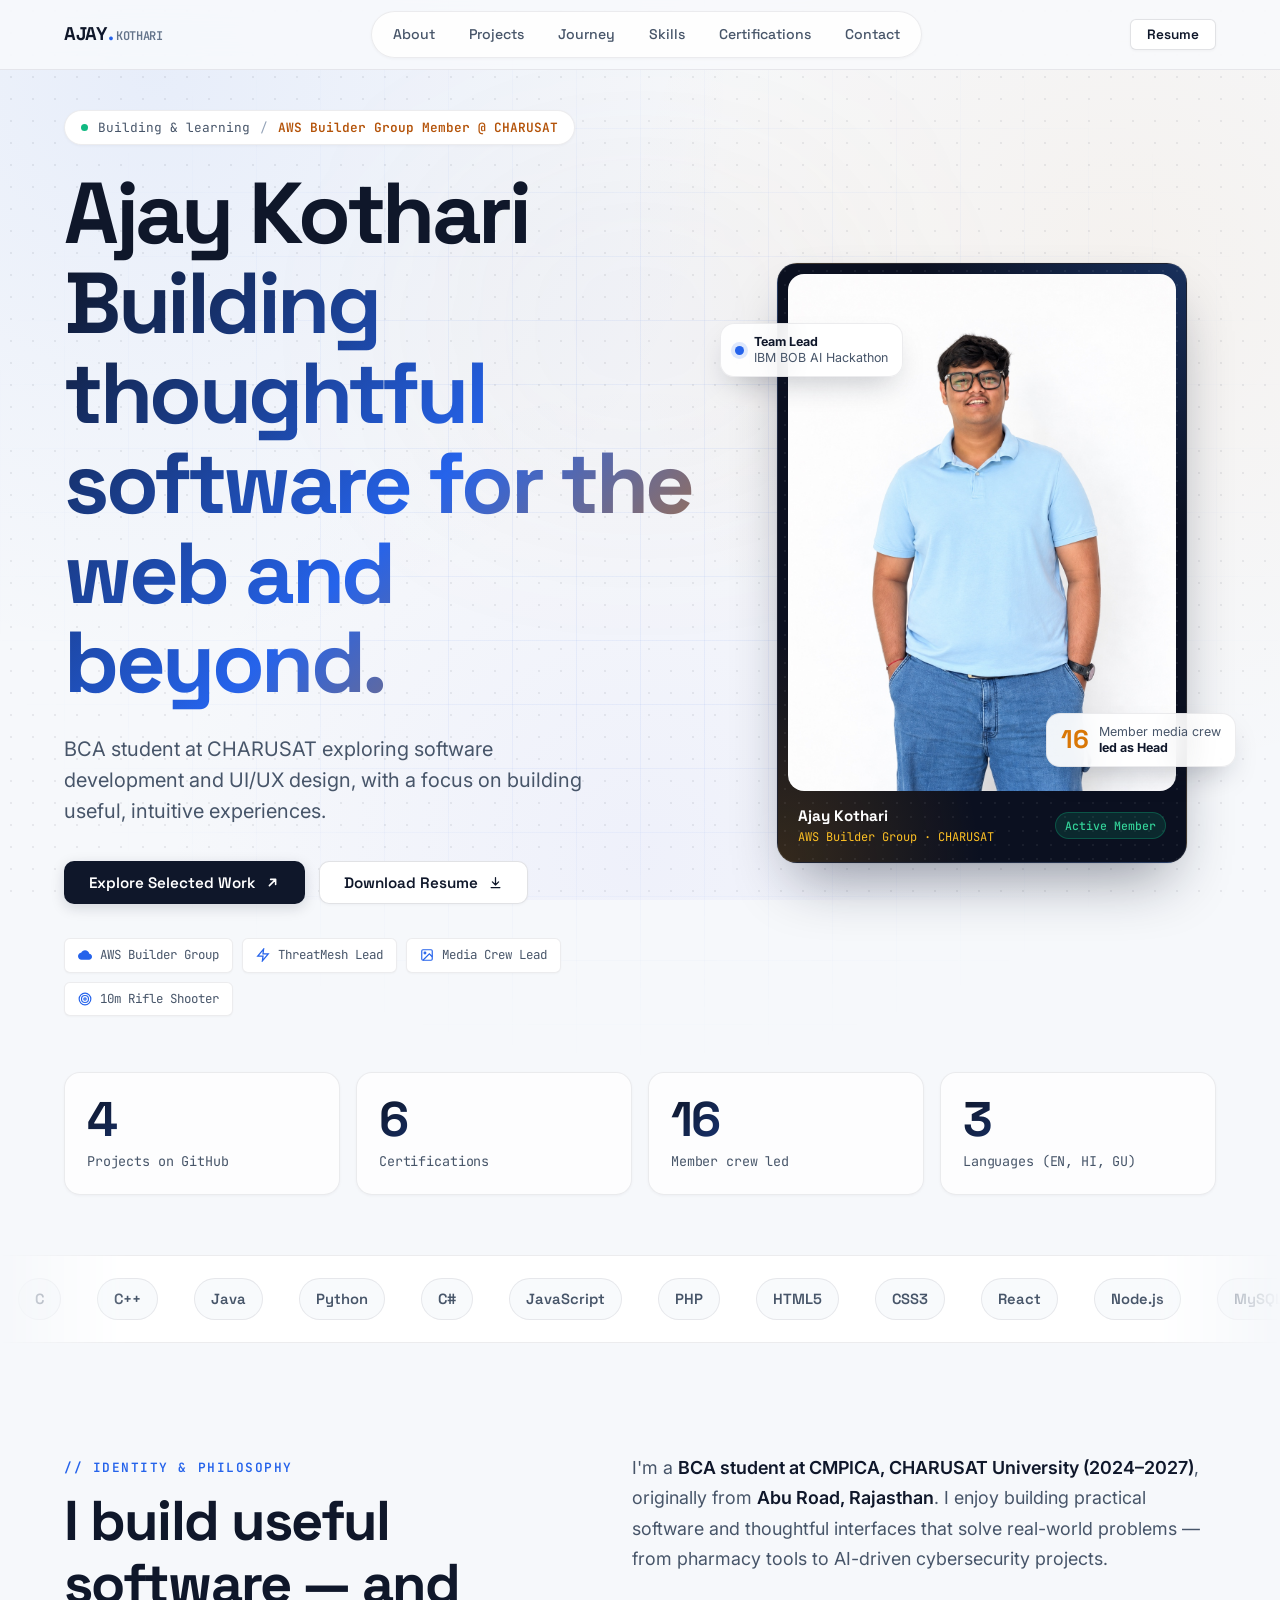
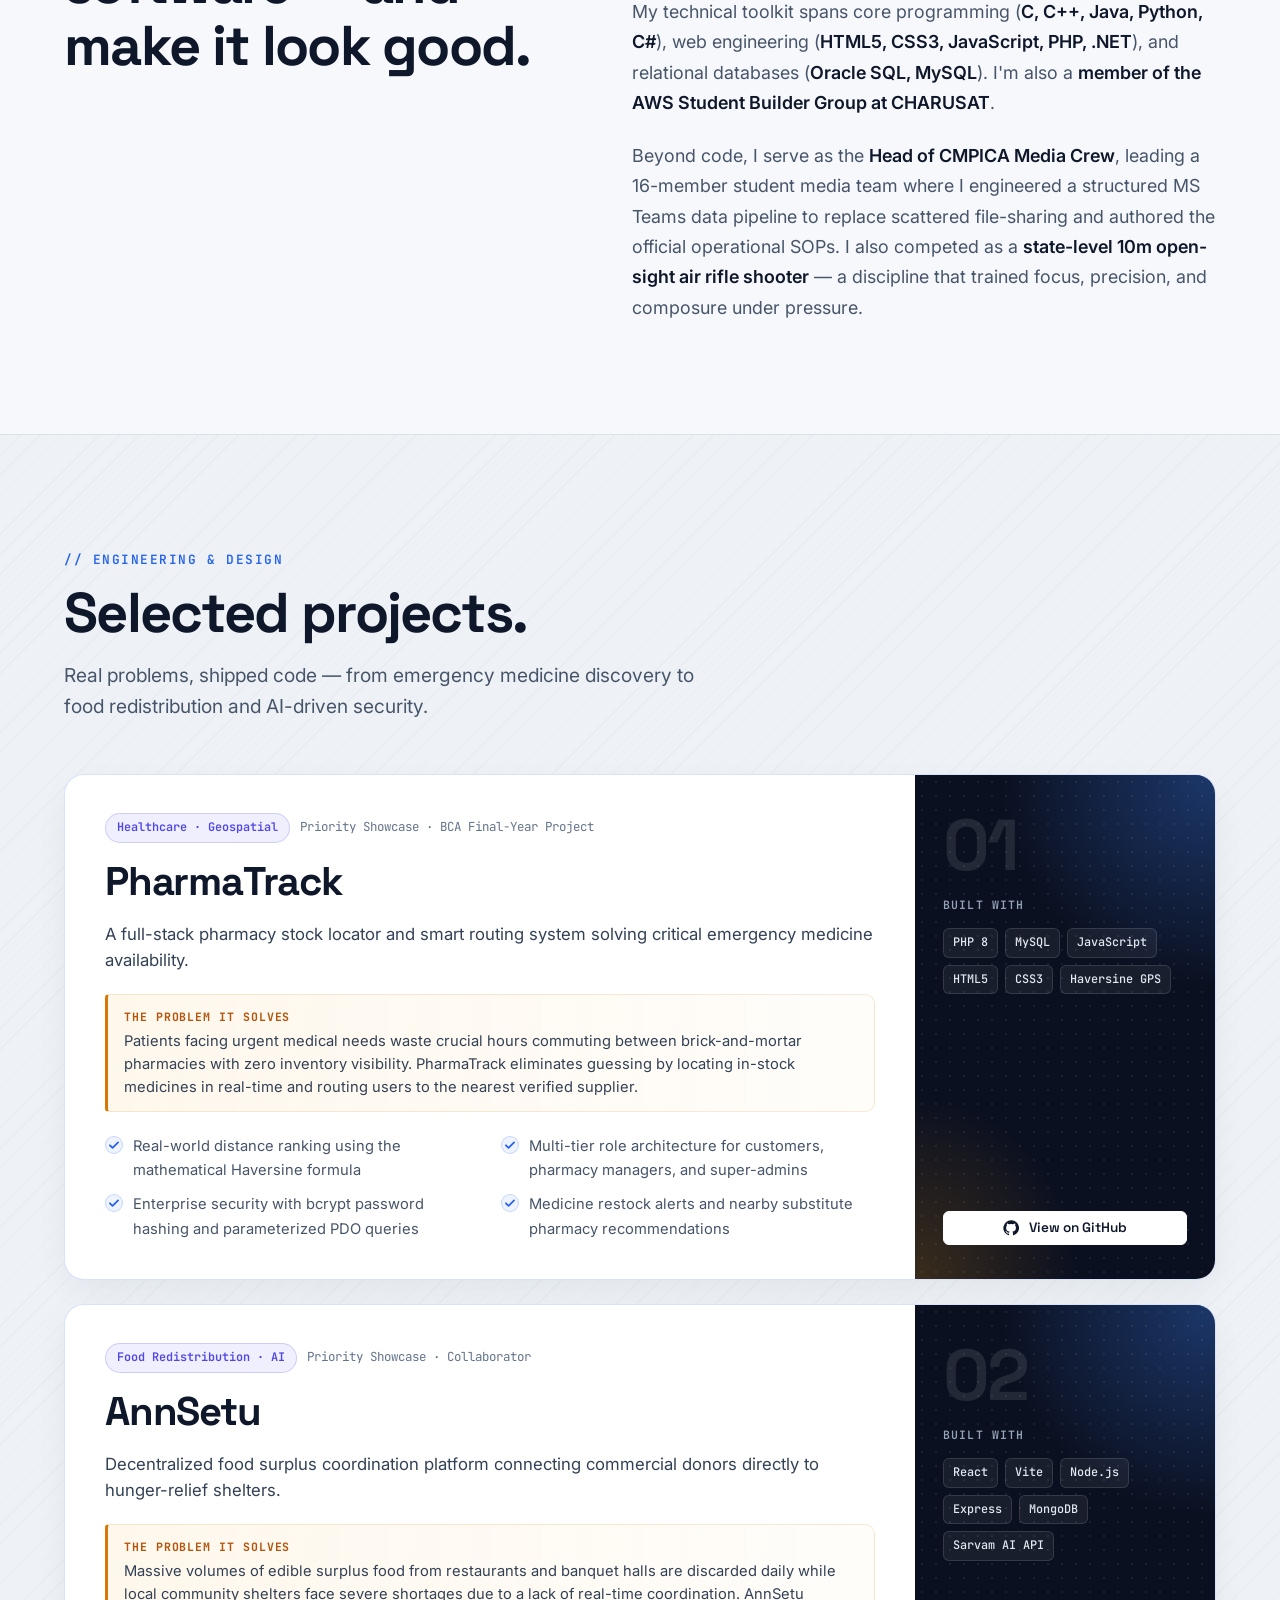
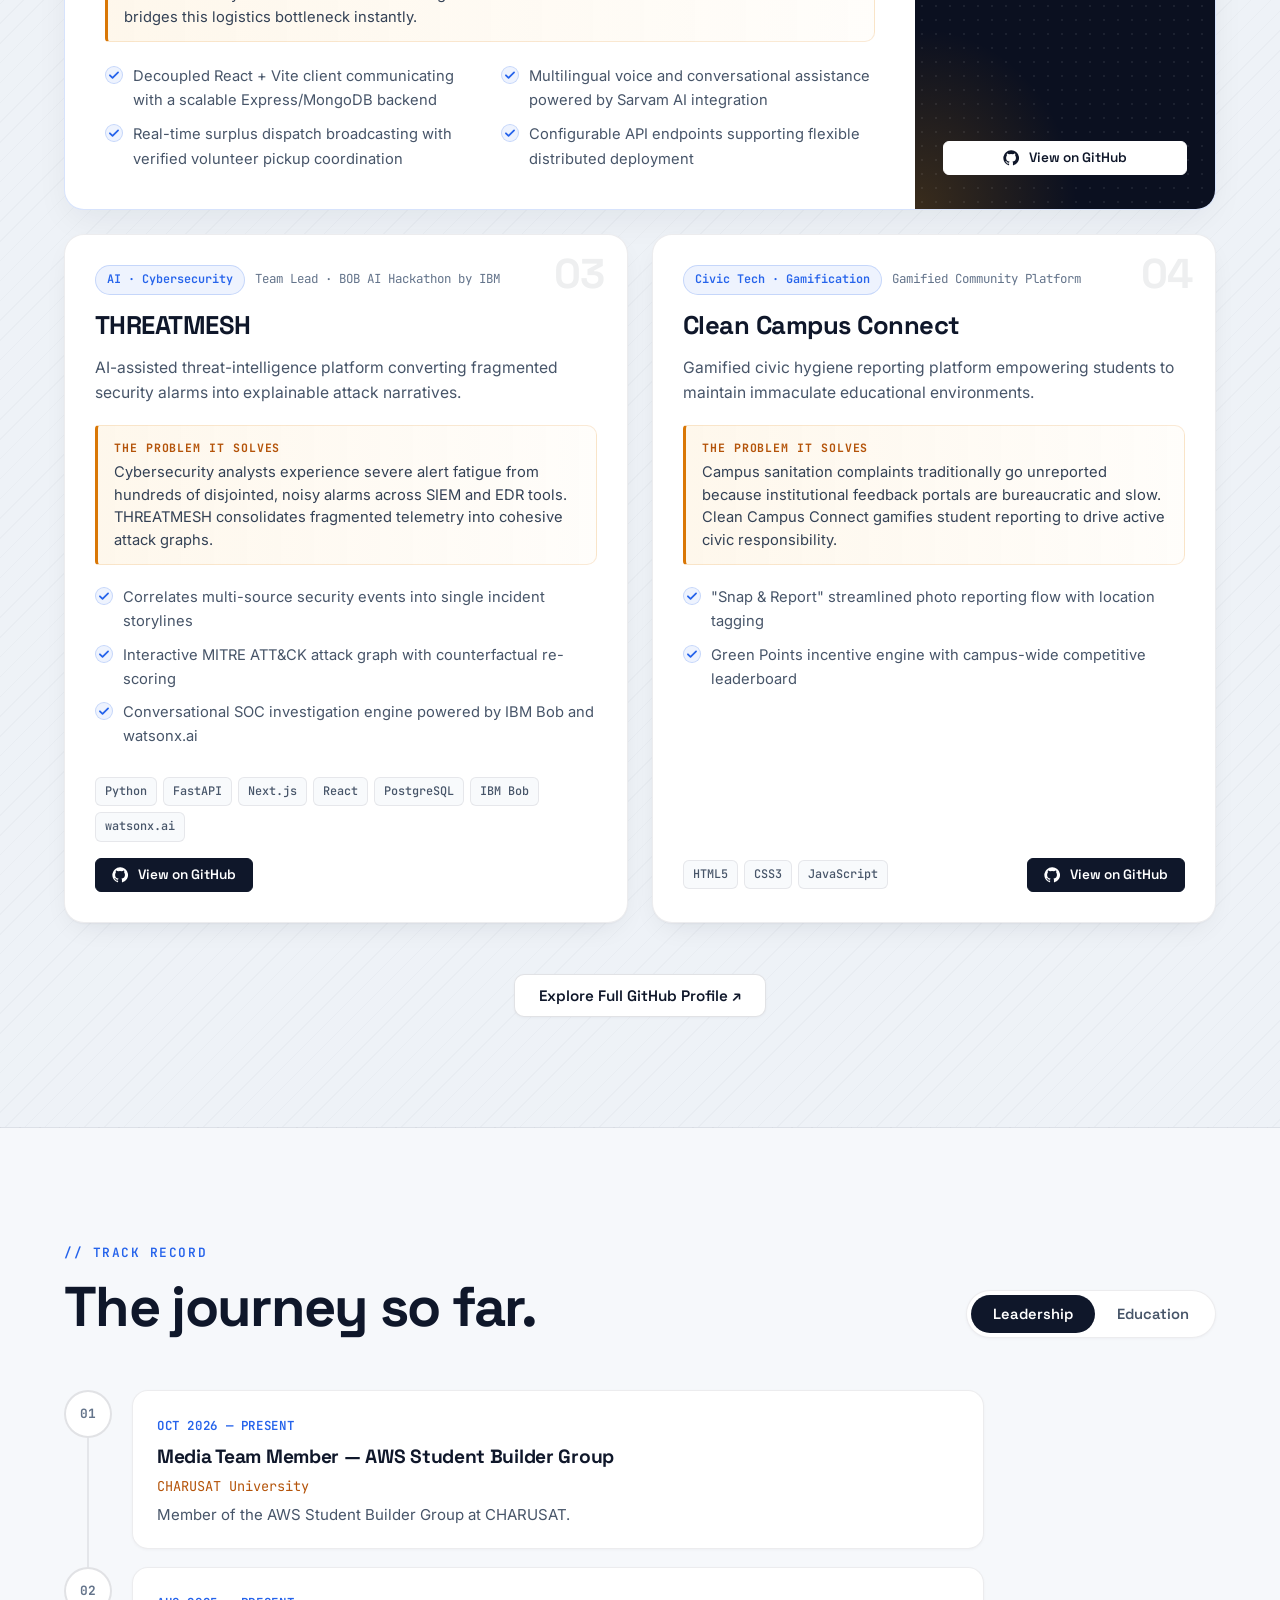
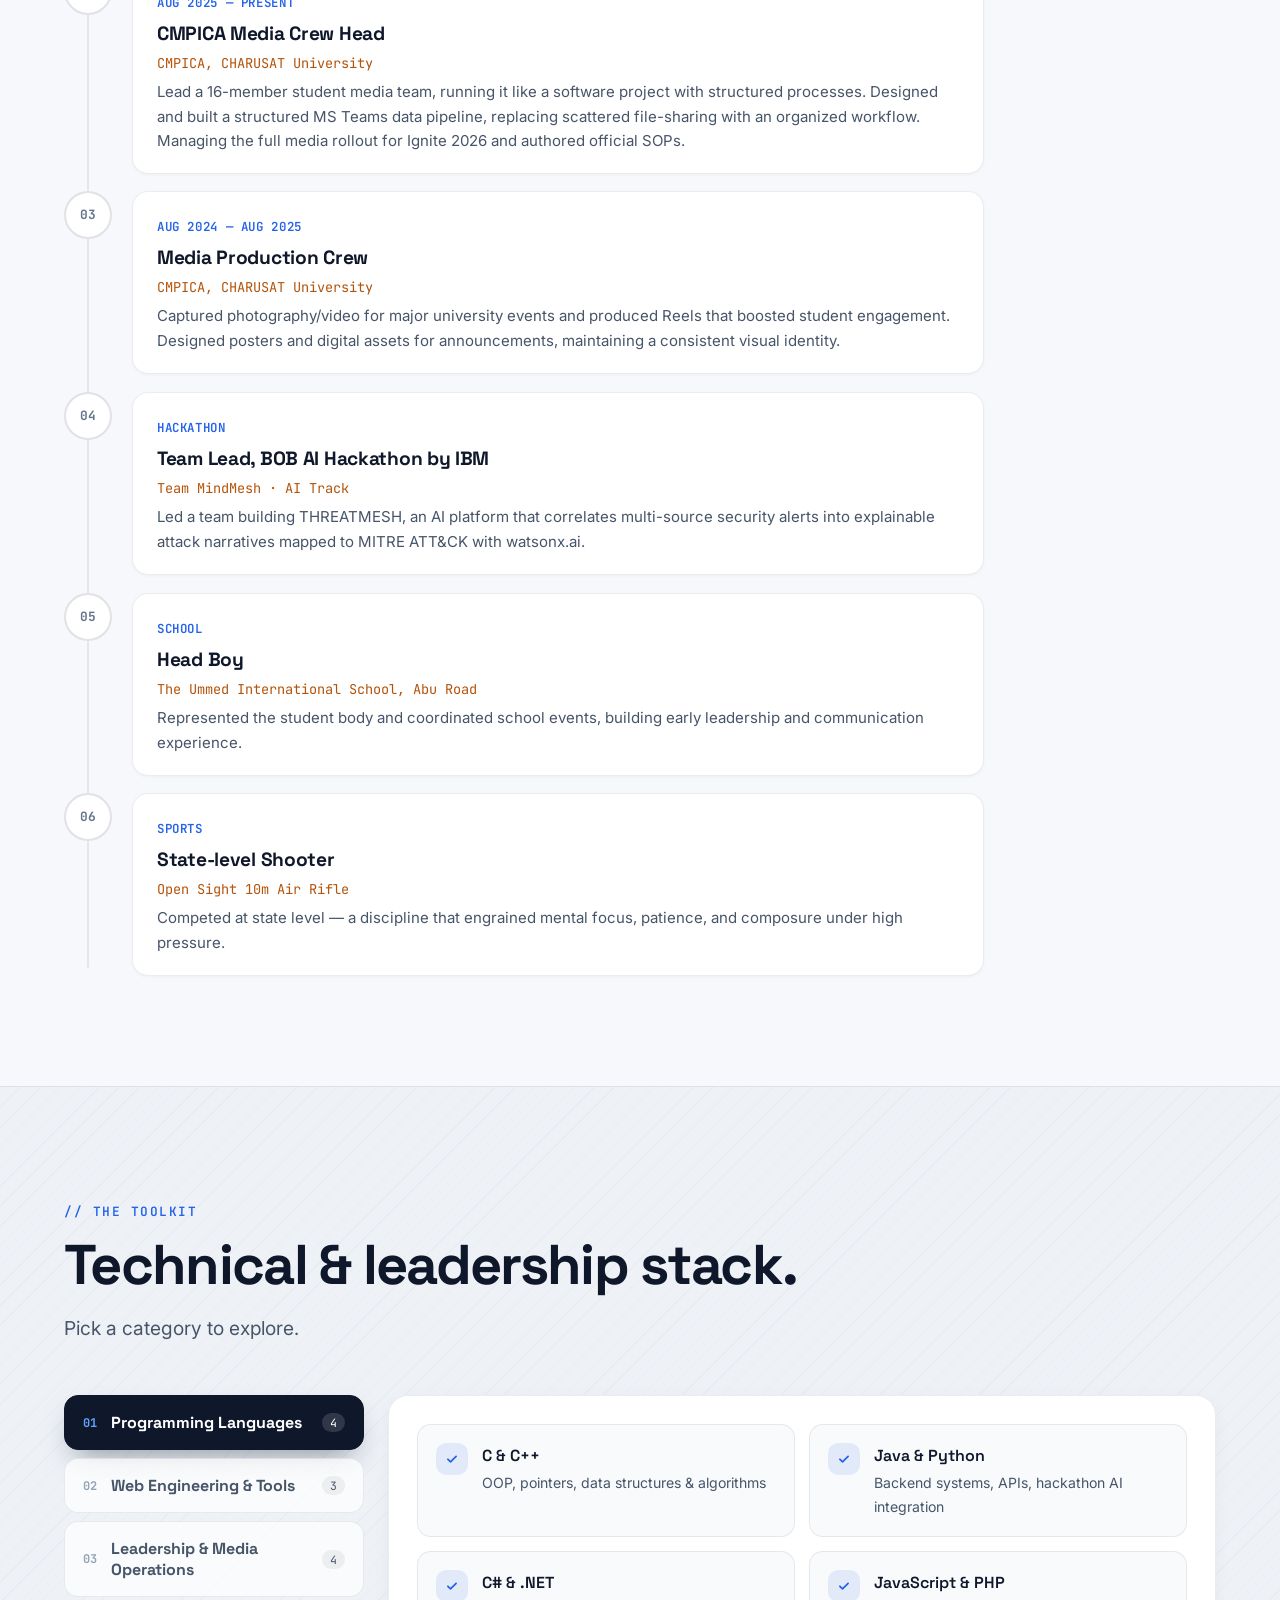
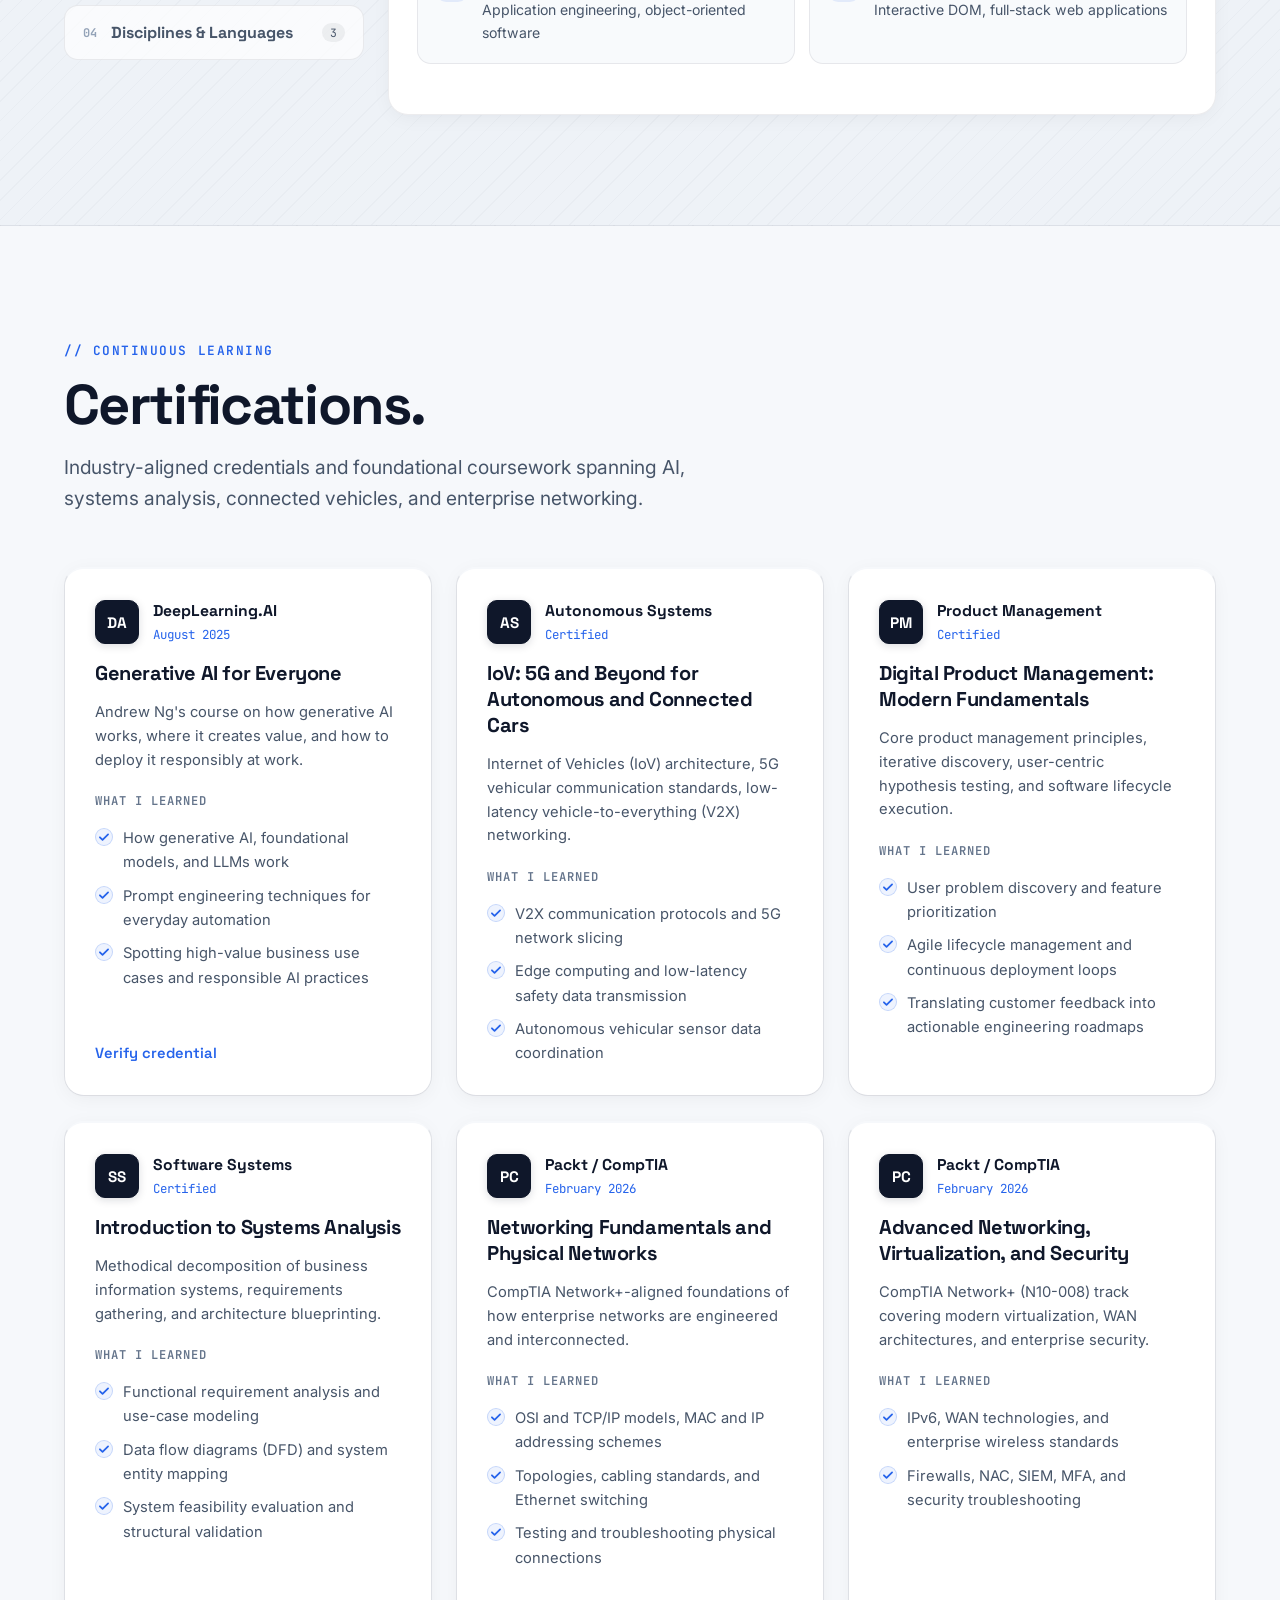
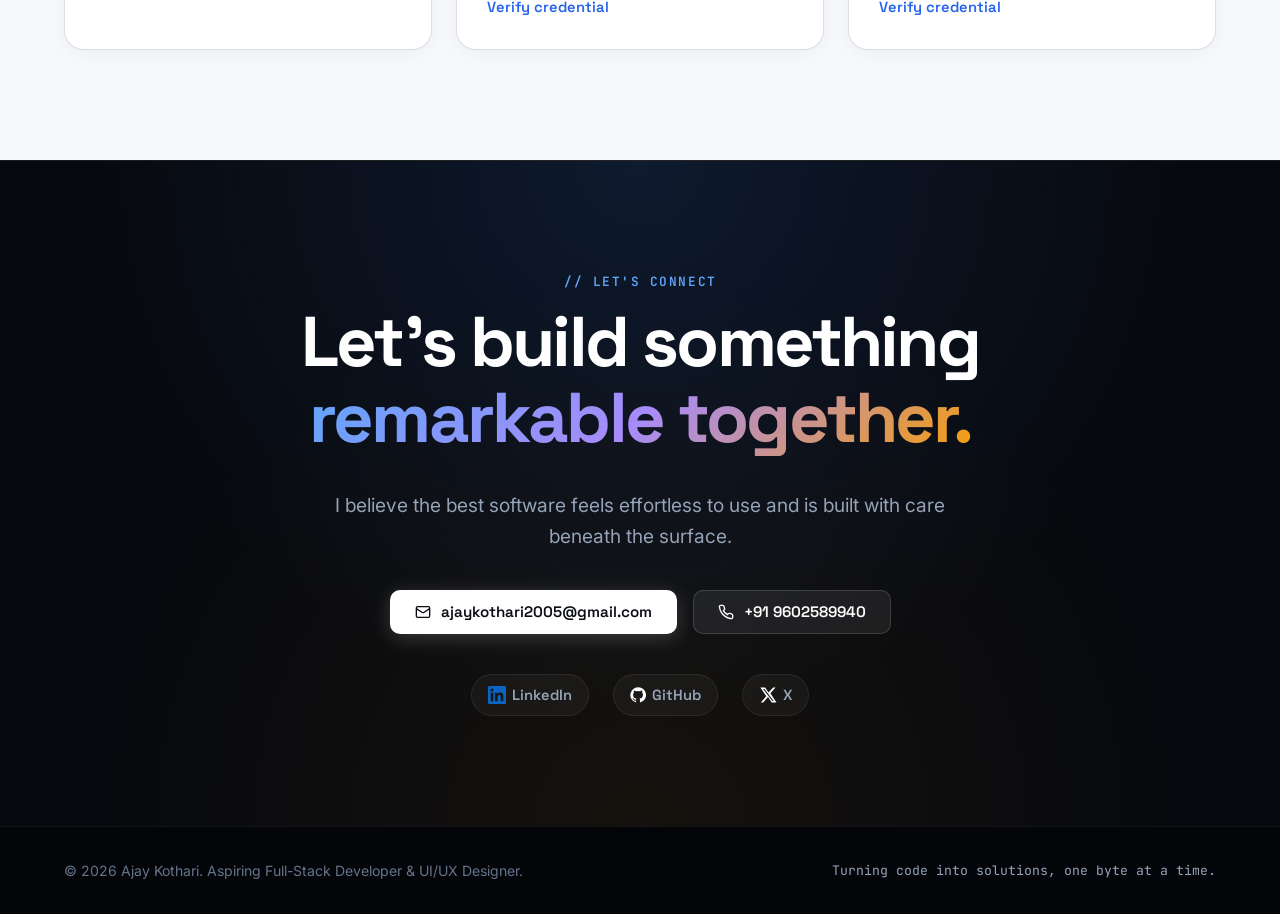
==== commit 948b0508: "Refresh portfolio content and visual interactions Update profile and resume copy, social links, tech" ====
--- a/index.html
+++ b/index.html
@@ -3,17 +3,17 @@
   <head>
     <meta charset="UTF-8" />
     <meta name="viewport" content="width=device-width, initial-scale=1.0" />
-    <title>Ajay Kothari — Developer, Cloud Builder & Designer</title>
+    <title>Ajay Kothari — Developer & Designer</title>
     <meta
       name="description"
-      content="Ajay Kothari — BCA student at CHARUSAT. Full-stack developer, AWS Builder Group member, and creative designer engineering scalable software, from systems to the cloud."
+      content="Ajay Kothari — BCA student at CHARUSAT, software developer, AWS Student Builder Group member, and UI/UX designer."
     />
     <meta name="author" content="Ajay Kothari" />
     <meta name="theme-color" content="#f8fafc" />
     <meta property="og:type" content="website" />
     <meta
       property="og:title"
-      content="Ajay Kothari — Developer, Cloud Builder & Designer"
+      content="Ajay Kothari — Developer & Designer"
     />
     <meta
       property="og:description"
@@ -99,9 +99,8 @@
             </h1>
 
             <p class="hero-sub reveal" data-field="tagline">
-              BCA student at CHARUSAT building strong foundations in
-              programming, web development, and databases with hands-on cloud
-              exposure via AWS Student Builder Group.
+              BCA student at CHARUSAT exploring software development and UI/UX
+              design, with a focus on building useful, intuitive experiences.
             </p>
 
             <div class="hero-actions reveal">
@@ -215,8 +214,8 @@
             <div class="portrait-card">
               <div class="portrait-frame">
                 <img
-                  src="assets/IMG_5548.PNG"
-                  alt="Portrait of Ajay Kothari — Developer & Cloud Builder"
+                  src="assets/AJ_profile.PNG"
+                  alt="Portrait of Ajay Kothari — Developer & Designer"
                   width="896"
                   height="1200"
                   fetchpriority="high"
@@ -386,8 +385,8 @@
             >
           </h2>
           <p class="section-lead reveal">
-            I'm currently seeking software engineering and UI/UX design
-            internships. I typically respond within 24 hours.
+            I believe the best software feels effortless to use and is built
+            with care beneath the surface.
           </p>
           <div class="contact-actions reveal">
             <a
@@ -439,7 +438,7 @@
       <div class="container footer-inner">
         <p>
           © <span id="year">2026</span> Ajay Kothari. Aspiring Full-Stack
-          Developer &amp; Cloud Builder.
+          Developer &amp; UI/UX Designer.
         </p>
         <p class="footer-quote" data-field="quote">
           “Turning code into solutions, one byte at a time.”
--- a/style.css
+++ b/style.css
@@ -6,7 +6,7 @@
    Silky text reveal scroll motion.
    ========================================================= */
 
-@import url('https://fonts.googleapis.com/css2?family=Inter:wght@400;500;600;700&family=JetBrains+Mono:wght@400;500;600&family=Space+Grotesk:wght@500;600;700;800&display=swap');
+@import url("https://fonts.googleapis.com/css2?family=Inter:wght@400;500;600;700&family=JetBrains+Mono:wght@400;500;600&family=Space+Grotesk:wght@500;600;700;800&display=swap");
 
 :root {
   /* Surface & Base Canvas (Light Theme) */
@@ -39,17 +39,31 @@
 
   /* Subtle Card Shadows */
   --shadow-sm: 0 1px 3px rgba(15, 23, 42, 0.04);
-  --shadow-card: 0 4px 20px -2px rgba(15, 23, 42, 0.05), 0 2px 6px -1px rgba(15, 23, 42, 0.02);
-  --shadow-card-hover: 0 16px 36px -4px rgba(15, 23, 42, 0.09), 0 4px 12px rgba(15, 23, 42, 0.03);
+  --shadow-card:
+    0 4px 20px -2px rgba(15, 23, 42, 0.05),
+    0 2px 6px -1px rgba(15, 23, 42, 0.02);
+  --shadow-card-hover:
+    0 16px 36px -4px rgba(15, 23, 42, 0.09), 0 4px 12px rgba(15, 23, 42, 0.03);
 
   /* Gradients */
-  --grad-headline: linear-gradient(135deg, #0f172a 0%, #2563eb 55%, #d97706 100%);
-  --grad-connect: linear-gradient(135deg, #60a5fa 0%, #a78bfa 50%, #f59e0b 100%);
+  --grad-headline: linear-gradient(
+    135deg,
+    #0f172a 0%,
+    #2563eb 55%,
+    #d97706 100%
+  );
+  --grad-connect: linear-gradient(
+    135deg,
+    #60a5fa 0%,
+    #a78bfa 50%,
+    #f59e0b 100%
+  );
 
   /* Typography Stack */
-  --font-display: 'Space Grotesk', -apple-system, BlinkMacSystemFont, sans-serif;
-  --font-body: 'Inter', -apple-system, BlinkMacSystemFont, sans-serif;
-  --font-mono: 'JetBrains Mono', SFMono-Regular, monospace;
+  --font-display:
+    "Space Grotesk", -apple-system, BlinkMacSystemFont, sans-serif;
+  --font-body: "Inter", -apple-system, BlinkMacSystemFont, sans-serif;
+  --font-mono: "JetBrains Mono", SFMono-Regular, monospace;
 
   /* Geometry & Timing */
   --radius-xl: 20px;
@@ -84,9 +98,17 @@
   line-height: 1.65;
   color: var(--text-primary);
   background: var(--bg-base);
-  background-image: 
-    radial-gradient(circle at 14% 12%, rgba(37, 99, 235, 0.035) 0%, transparent 45%),
-    radial-gradient(circle at 86% 28%, rgba(217, 119, 6, 0.025) 0%, transparent 40%);
+  background-image:
+    radial-gradient(
+      circle at 14% 12%,
+      rgba(37, 99, 235, 0.035) 0%,
+      transparent 45%
+    ),
+    radial-gradient(
+      circle at 86% 28%,
+      rgba(217, 119, 6, 0.025) 0%,
+      transparent 40%
+    );
   background-attachment: fixed;
   -webkit-font-smoothing: antialiased;
   -moz-osx-font-smoothing: grayscale;
@@ -108,7 +130,8 @@
   text-decoration: none;
 }
 
-ul, ol {
+ul,
+ol {
   list-style: none;
 }
 
@@ -426,8 +449,12 @@
   transition: all 0.3s var(--ease);
 }
 
-.nav-toggle span:nth-child(1) { top: 15px; }
-.nav-toggle span:nth-child(2) { top: 24px; }
+.nav-toggle span:nth-child(1) {
+  top: 15px;
+}
+.nav-toggle span:nth-child(2) {
+  top: 24px;
+}
 
 .nav.menu-open .nav-toggle span:nth-child(1) {
   top: 20px;
@@ -456,7 +483,12 @@
   transform: translateX(-50%);
   width: 750px;
   height: 400px;
-  background: radial-gradient(circle, rgba(37, 99, 235, 0.05) 0%, rgba(217, 119, 6, 0.03) 40%, transparent 70%);
+  background: radial-gradient(
+    circle,
+    rgba(37, 99, 235, 0.05) 0%,
+    rgba(217, 119, 6, 0.03) 40%,
+    transparent 70%
+  );
   filter: blur(80px);
   z-index: 0;
   pointer-events: none;
@@ -497,8 +529,12 @@
 }
 
 @keyframes beacon-pulse {
-  70% { box-shadow: 0 0 0 7px rgba(16, 185, 129, 0); }
-  100% { box-shadow: 0 0 0 0 rgba(16, 185, 129, 0); }
+  70% {
+    box-shadow: 0 0 0 7px rgba(16, 185, 129, 0);
+  }
+  100% {
+    box-shadow: 0 0 0 0 rgba(16, 185, 129, 0);
+  }
 }
 
 .status-sep {
@@ -594,7 +630,9 @@
   background: #ffffff;
   border: 1px solid var(--border-card);
   box-shadow: var(--shadow-card-hover);
-  transition: transform 0.4s var(--ease), box-shadow 0.4s var(--ease);
+  transition:
+    transform 0.4s var(--ease),
+    box-shadow 0.4s var(--ease);
 }
 
 .portrait-card:hover {
@@ -749,7 +787,10 @@
   flex-direction: column;
   gap: 16px;
   overflow: hidden;
-  transition: transform 0.35s var(--ease), border-color 0.35s var(--ease), box-shadow 0.35s var(--ease);
+  transition:
+    transform 0.35s var(--ease),
+    border-color 0.35s var(--ease),
+    box-shadow 0.35s var(--ease);
 }
 
 .project-card:hover {
@@ -978,7 +1019,12 @@
   top: 10px;
   bottom: 10px;
   width: 2px;
-  background: linear-gradient(180deg, var(--accent-blue), var(--accent-amber), transparent);
+  background: linear-gradient(
+    180deg,
+    var(--accent-blue),
+    var(--accent-amber),
+    transparent
+  );
   border-radius: 2px;
 }
 
@@ -1052,7 +1098,10 @@
   padding: 30px 22px;
   display: flex;
   flex-direction: column;
-  transition: transform 0.35s var(--ease), border-color 0.35s var(--ease), box-shadow 0.35s var(--ease);
+  transition:
+    transform 0.35s var(--ease),
+    border-color 0.35s var(--ease),
+    box-shadow 0.35s var(--ease);
 }
 
 .skill-card:hover {
@@ -1089,7 +1138,10 @@
   display: flex;
   flex-direction: column;
   gap: 15px;
-  transition: transform 0.35s var(--ease), border-color 0.35s var(--ease), box-shadow 0.35s var(--ease);
+  transition:
+    transform 0.35s var(--ease),
+    border-color 0.35s var(--ease),
+    box-shadow 0.35s var(--ease);
 }
 
 .cert-card:hover {
@@ -1185,9 +1237,17 @@
    "only the // Let's Connect in dark as itis as it is write now"
    ========================================================= */
 .contact {
-  background: 
-    radial-gradient(circle at 50% 0%, rgba(59, 130, 246, 0.14) 0%, transparent 60%),
-    radial-gradient(circle at 50% 100%, rgba(245, 158, 11, 0.06) 0%, transparent 60%),
+  background:
+    radial-gradient(
+      circle at 50% 0%,
+      rgba(59, 130, 246, 0.14) 0%,
+      transparent 60%
+    ),
+    radial-gradient(
+      circle at 50% 100%,
+      rgba(245, 158, 11, 0.06) 0%,
+      transparent 60%
+    ),
     #07090e;
   color: #ffffff;
   text-align: center;
@@ -1290,6 +1350,15 @@
   border-color: rgba(255, 255, 255, 0.22);
   transform: translateY(-2px);
 }
+.contact .social-icon {
+  display: inline-flex;
+  align-items: center;
+  justify-content: center;
+  line-height: 0;
+}
+.contact .social-link--linkedin .social-icon { color: #0a66c2; }
+.contact .social-link--github .social-icon,
+.contact .social-link--x .social-icon { color: #ffffff; }
 
 /* Footer (Dark theme) */
 .footer {
@@ -1321,7 +1390,7 @@
   opacity: 0;
   transform: translateY(26px);
   filter: blur(5px);
-  transition: 
+  transition:
     opacity 0.8s cubic-bezier(0.16, 1, 0.3, 1),
     transform 0.8s cubic-bezier(0.16, 1, 0.3, 1),
     filter 0.8s cubic-bezier(0.16, 1, 0.3, 1);
@@ -1465,10 +1534,26 @@
   background-color: #f6f8fb;
   background-image:
     radial-gradient(rgba(15, 23, 42, 0.07) 1px, transparent 1px),
-    radial-gradient(circle at 12% 8%, rgba(37, 99, 235, 0.07) 0%, transparent 42%),
-    radial-gradient(circle at 88% 30%, rgba(217, 119, 6, 0.05) 0%, transparent 40%),
-    radial-gradient(circle at 50% 95%, rgba(99, 102, 241, 0.05) 0%, transparent 45%);
-  background-size: 22px 22px, 100% 100%, 100% 100%, 100% 100%;
+    radial-gradient(
+      circle at 12% 8%,
+      rgba(37, 99, 235, 0.07) 0%,
+      transparent 42%
+    ),
+    radial-gradient(
+      circle at 88% 30%,
+      rgba(217, 119, 6, 0.05) 0%,
+      transparent 40%
+    ),
+    radial-gradient(
+      circle at 50% 95%,
+      rgba(99, 102, 241, 0.05) 0%,
+      transparent 45%
+    );
+  background-size:
+    22px 22px,
+    100% 100%,
+    100% 100%,
+    100% 100%;
   background-attachment: fixed;
 }
 
@@ -1481,8 +1566,16 @@
     linear-gradient(rgba(37, 99, 235, 0.06) 1px, transparent 1px),
     linear-gradient(90deg, rgba(37, 99, 235, 0.06) 1px, transparent 1px);
   background-size: 64px 64px;
-  -webkit-mask-image: radial-gradient(ellipse 70% 60% at 50% 40%, #000 30%, transparent 75%);
-  mask-image: radial-gradient(ellipse 70% 60% at 50% 40%, #000 30%, transparent 75%);
+  -webkit-mask-image: radial-gradient(
+    ellipse 70% 60% at 50% 40%,
+    #000 30%,
+    transparent 75%
+  );
+  mask-image: radial-gradient(
+    ellipse 70% 60% at 50% 40%,
+    #000 30%,
+    transparent 75%
+  );
   pointer-events: none;
   z-index: 0;
 }
@@ -1500,14 +1593,24 @@
 /* ---------- Dark portrait card ---------- */
 .portrait-card {
   background:
-    radial-gradient(120% 80% at 100% 0%, rgba(59, 130, 246, 0.28) 0%, transparent 55%),
-    radial-gradient(90% 70% at 0% 100%, rgba(245, 158, 11, 0.18) 0%, transparent 55%),
+    radial-gradient(
+      120% 80% at 100% 0%,
+      rgba(59, 130, 246, 0.28) 0%,
+      transparent 55%
+    ),
+    radial-gradient(
+      90% 70% at 0% 100%,
+      rgba(245, 158, 11, 0.18) 0%,
+      transparent 55%
+    ),
     #0b1020;
   border: 1px solid rgba(255, 255, 255, 0.08);
   box-shadow:
     0 30px 60px -18px rgba(15, 23, 42, 0.45),
     0 0 0 1px rgba(15, 23, 42, 0.04);
-  transition: transform 0.25s ease-out, box-shadow 0.4s var(--ease);
+  transition:
+    transform 0.25s ease-out,
+    box-shadow 0.4s var(--ease);
   transform-style: preserve-3d;
   will-change: transform;
 }
@@ -1520,7 +1623,10 @@
   position: absolute;
   inset: 0;
   border-radius: inherit;
-  background-image: radial-gradient(rgba(255, 255, 255, 0.06) 1px, transparent 1px);
+  background-image: radial-gradient(
+    rgba(255, 255, 255, 0.06) 1px,
+    transparent 1px
+  );
   background-size: 14px 14px;
   pointer-events: none;
 }
@@ -1533,8 +1639,12 @@
   position: relative;
   z-index: 1;
 }
-.caption-name { color: #ffffff; }
-.caption-role { color: #fbbf24; }
+.caption-name {
+  color: #ffffff;
+}
+.caption-role {
+  color: #fbbf24;
+}
 .caption-pill {
   background: rgba(16, 185, 129, 0.15);
   color: #34d399;
@@ -1560,11 +1670,23 @@
   color: var(--text-secondary);
   animation: chip-float 6s ease-in-out infinite;
 }
-.float-chip strong { color: var(--text-primary); font-weight: 700; }
-.chip-top { top: 10%; left: -14%; }
-.chip-bottom { bottom: 16%; right: -12%; animation-delay: -3s; }
+.float-chip strong {
+  color: var(--text-primary);
+  font-weight: 700;
+}
+.chip-top {
+  top: 10%;
+  left: -14%;
+}
+.chip-bottom {
+  bottom: 16%;
+  right: -12%;
+  animation-delay: -3s;
+}
 .chip-dot {
-  width: 9px; height: 9px; border-radius: 50%;
+  width: 9px;
+  height: 9px;
+  border-radius: 50%;
   background: var(--accent-blue);
   box-shadow: 0 0 0 4px rgba(37, 99, 235, 0.15);
   flex: none;
@@ -1577,8 +1699,13 @@
   line-height: 1;
 }
 @keyframes chip-float {
-  0%, 100% { transform: translateY(0); }
-  50% { transform: translateY(-8px); }
+  0%,
+  100% {
+    transform: translateY(0);
+  }
+  50% {
+    transform: translateY(-8px);
+  }
 }
 
 /* ---------- Stats: card style instead of bare numbers ---------- */
@@ -1595,10 +1722,17 @@
   border: 1px solid var(--border-subtle);
   border-radius: 16px;
   box-shadow: var(--shadow-sm);
-  transition: transform 0.3s var(--ease), box-shadow 0.3s var(--ease);
-}
-.stat:hover { transform: translateY(-3px); box-shadow: var(--shadow-card-hover); }
-.stat:last-child { border-right: 1px solid var(--border-subtle); }
+  transition:
+    transform 0.3s var(--ease),
+    box-shadow 0.3s var(--ease);
+}
+.stat:hover {
+  transform: translateY(-3px);
+  box-shadow: var(--shadow-card-hover);
+}
+.stat:last-child {
+  border-right: 1px solid var(--border-subtle);
+}
 .stat strong {
   background: linear-gradient(135deg, #0f172a 0%, #2563eb 100%);
   -webkit-background-clip: text;
@@ -1614,16 +1748,32 @@
   background: #ffffff;
   border-top: 1px solid var(--border-subtle);
   border-bottom: 1px solid var(--border-subtle);
-  -webkit-mask-image: linear-gradient(90deg, transparent, #000 10%, #000 90%, transparent);
-  mask-image: linear-gradient(90deg, transparent, #000 10%, #000 90%, transparent);
+  -webkit-mask-image: linear-gradient(
+    90deg,
+    transparent,
+    #000 10%,
+    #000 90%,
+    transparent
+  );
+  mask-image: linear-gradient(
+    90deg,
+    transparent,
+    #000 10%,
+    #000 90%,
+    transparent
+  );
 }
 .marquee-track {
   display: flex;
   width: max-content;
   animation: marquee-ltr 45s linear infinite;
 }
-.marquee:hover .marquee-track { animation-play-state: paused; }
-.marquee-dup { display: flex; }
+.marquee:hover .marquee-track {
+  animation-play-state: paused;
+}
+.marquee-dup {
+  display: flex;
+}
 .tech-logo {
   display: inline-flex;
   align-items: center;
@@ -1638,22 +1788,45 @@
   font-size: 0.92rem;
   color: #475569;
   white-space: nowrap;
-  transition: color 0.2s, border-color 0.2s, background 0.2s;
-}
-.tech-logo img { width: 20px; height: 20px; opacity: 0.85; }
-.tech-logo:hover { color: #0f172a; border-color: rgba(37, 99, 235, 0.35); background: #fff; }
+  transition:
+    color 0.2s,
+    border-color 0.2s,
+    background 0.2s;
+}
+.tech-logo img {
+  width: 20px;
+  height: 20px;
+  opacity: 1;
+  transition: transform 0.25s var(--ease);
+}
+.tech-logo:hover {
+  color: #0f172a;
+  border-color: rgba(37, 99, 235, 0.35);
+  background: #fff;
+}
+.tech-logo:hover img {
+  transform: scale(1.18) rotate(-5deg);
+}
 /* Content is duplicated, so shifting by -50% → 0 gives a seamless left-to-right loop */
 @keyframes marquee-ltr {
-  from { transform: translateX(-50%); }
-  to { transform: translateX(0); }
+  from {
+    transform: translateX(-50%);
+  }
+  to {
+    transform: translateX(0);
+  }
 }
 
 /* ---------- Project cards: highlighted, tighter formatting ---------- */
-.projects { gap: 24px; }
+.projects {
+  gap: 24px;
+}
 
 .project-card {
   border: 1px solid rgba(15, 23, 42, 0.08);
-  box-shadow: 0 1px 2px rgba(15, 23, 42, 0.04), 0 10px 30px -12px rgba(15, 23, 42, 0.12);
+  box-shadow:
+    0 1px 2px rgba(15, 23, 42, 0.04),
+    0 10px 30px -12px rgba(15, 23, 42, 0.12);
   padding: 30px;
   gap: 14px;
 }
@@ -1661,13 +1834,27 @@
   /* accent bar on top that grows on hover */
   content: "";
   position: absolute;
-  top: 0; left: 0;
+  top: 0;
+  left: 0;
   height: 3px;
   width: 0;
   background: linear-gradient(90deg, var(--accent-blue), var(--accent-amber));
   transition: width 0.5s var(--ease);
 }
-.project-card:hover::after { width: 100%; }
+.project-card:hover::after {
+  width: 100%;
+}
+.project-card:focus-within::after {
+  width: 100%;
+}
+.project-card:focus-within {
+  border-color: rgba(37, 99, 235, 0.3);
+  box-shadow: var(--shadow-card-hover);
+}
+.project-card.reveal.is-visible:hover,
+.project-card.reveal.is-visible:focus-within {
+  transform: translateY(-4px);
+}
 
 .project-num {
   font-family: var(--font-display);
@@ -1683,6 +1870,11 @@
   right: 24px;
   font-size: 2.6rem;
   color: rgba(15, 23, 42, 0.07);
+}
+.project-card:hover .project-num.small,
+.project-card:focus-within .project-num.small {
+  color: rgba(37, 99, 235, 0.2);
+  transform: translateY(-3px) scale(1.04);
 }
 
 /* Featured (PharmaTrack, AnnSetu): content left, dark panel right */
@@ -1709,19 +1901,32 @@
   gap: 14px;
   color: #cbd5e1;
   background:
-    radial-gradient(120% 70% at 100% 0%, rgba(59, 130, 246, 0.35) 0%, transparent 60%),
-    radial-gradient(90% 60% at 0% 100%, rgba(245, 158, 11, 0.2) 0%, transparent 60%),
+    radial-gradient(
+      120% 70% at 100% 0%,
+      rgba(59, 130, 246, 0.35) 0%,
+      transparent 60%
+    ),
+    radial-gradient(
+      90% 60% at 0% 100%,
+      rgba(245, 158, 11, 0.2) 0%,
+      transparent 60%
+    ),
     #0b1020;
 }
 .project-side::before {
   content: "";
   position: absolute;
   inset: 0;
-  background-image: radial-gradient(rgba(255, 255, 255, 0.07) 1px, transparent 1px);
+  background-image: radial-gradient(
+    rgba(255, 255, 255, 0.07) 1px,
+    transparent 1px
+  );
   background-size: 14px 14px;
   pointer-events: none;
 }
-.project-side > * { position: relative; }
+.project-side > * {
+  position: relative;
+}
 .side-label {
   font-family: var(--font-mono);
   font-size: 0.72rem;
@@ -1730,7 +1935,9 @@
   text-transform: uppercase;
   color: #94a3b8;
 }
-.project-side .chips { gap: 7px; }
+.project-side .chips {
+  gap: 7px;
+}
 .project-side .chip,
 .project-card.featured .project-side .chip {
   background: rgba(255, 255, 255, 0.06);
@@ -1744,11 +1951,64 @@
   border: 1px solid #ffffff;
   justify-content: center;
 }
-.project-side .project-link:hover { background: #e2e8f0; transform: translateY(-2px); }
-
-.project-card.featured h3 { font-size: clamp(1.9rem, 3.2vw, 2.5rem); }
-.project-card.featured .project-desc { font-size: 1.05rem; max-width: none; }
-.project-card.featured .check-list { grid-template-columns: repeat(2, minmax(0, 1fr)); gap: 10px 22px; margin: 2px 0 0; }
+.project-side .project-link:hover {
+  background: #e2e8f0;
+  transform: translateY(-2px);
+}
+.project-card.featured:hover .project-num,
+.project-card.featured:focus-within .project-num {
+  color: rgba(255, 255, 255, 0.2);
+  transform: translateY(-3px);
+}
+.project-num {
+  transition:
+    color 0.35s var(--ease),
+    transform 0.35s var(--ease);
+}
+
+.project-card.featured h3 {
+  font-size: clamp(1.9rem, 3.2vw, 2.5rem);
+}
+.project-card.featured .project-desc {
+  font-size: 1.05rem;
+  max-width: none;
+}
+.project-card.featured .check-list {
+  grid-template-columns: repeat(2, minmax(0, 1fr));
+  gap: 10px 22px;
+  margin: 2px 0 0;
+}
+.project-card .chip {
+  transition:
+    transform 0.25s var(--ease),
+    border-color 0.25s var(--ease),
+    background-color 0.25s var(--ease);
+}
+.project-card:hover .chip,
+.project-card:focus-within .chip {
+  border-color: rgba(37, 99, 235, 0.2);
+  transform: translateY(-2px);
+}
+.project-card .check {
+  transition:
+    transform 0.25s var(--ease),
+    background-color 0.25s var(--ease);
+}
+.project-card:hover .check,
+.project-card:focus-within .check {
+  transform: scale(1.1);
+  background-color: rgba(37, 99, 235, 0.14);
+}
+.project-card h3 {
+  transition:
+    color 0.25s var(--ease),
+    transform 0.25s var(--ease);
+}
+.project-card:hover h3,
+.project-card:focus-within h3 {
+  color: #1d4ed8;
+  transform: translateX(2px);
+}
 
 /* Regular project buttons */
 .project-foot .project-link {
@@ -1756,15 +2016,24 @@
   color: #fff;
   border: 1px solid #0f172a;
 }
-.project-foot .project-link:hover { background: #1e293b; transform: translateY(-2px); }
+.project-foot .project-link:hover {
+  background: #1e293b;
+  transform: translateY(-2px);
+}
 
 /* Problem callout — amber accent so it stands out from the blue tags */
 .project-problem {
-  background: linear-gradient(90deg, rgba(245, 158, 11, 0.08), rgba(245, 158, 11, 0.02));
+  background: linear-gradient(
+    90deg,
+    rgba(245, 158, 11, 0.08),
+    rgba(245, 158, 11, 0.02)
+  );
   border: 1px solid rgba(217, 119, 6, 0.15);
   border-left: 3px solid var(--accent-amber);
 }
-.problem-label { color: var(--accent-amber-soft); }
+.problem-label {
+  color: var(--accent-amber-soft);
+}
 
 /* ---------- Section head with control on the right ---------- */
 .section-head-row {
@@ -1799,21 +2068,35 @@
   cursor: pointer;
   transition: color 0.25s;
 }
-.seg-btn.is-active { color: #ffffff; }
+.seg-btn.is-active {
+  color: #ffffff;
+}
 .seg-pill {
   position: absolute;
-  top: 4px; bottom: 4px; left: 4px;
+  top: 4px;
+  bottom: 4px;
+  left: 4px;
   width: 0;
   border-radius: 999px;
   background: #0f172a;
-  transition: transform 0.45s var(--ease), width 0.45s var(--ease);
+  transition:
+    transform 0.45s var(--ease),
+    width 0.45s var(--ease);
 }
 
 /* ---------- Timeline v2: numbered nodes, cards, scroll-filled rail ---------- */
-.journey-panel.is-active { animation: panel-in 0.5s var(--ease); }
+.journey-panel.is-active {
+  animation: panel-in 0.5s var(--ease);
+}
 @keyframes panel-in {
-  from { opacity: 0; transform: translateY(12px); }
-  to { opacity: 1; transform: none; }
+  from {
+    opacity: 0;
+    transform: translateY(12px);
+  }
+  to {
+    opacity: 1;
+    transform: none;
+  }
 }
 
 .timeline {
@@ -1827,8 +2110,10 @@
 .timeline::before {
   content: "";
   position: absolute;
+  z-index: 0;
   left: 23px;
-  top: 8px; bottom: 8px;
+  top: 8px;
+  bottom: 8px;
   width: 2px;
   background: rgba(15, 23, 42, 0.08);
   border-radius: 2px;
@@ -1836,6 +2121,7 @@
 .timeline::after {
   content: "";
   position: absolute;
+  z-index: 0;
   left: 23px;
   top: 8px;
   width: 2px;
@@ -1845,17 +2131,23 @@
   transition: height 0.15s linear;
 }
 .timeline-item {
+  position: relative;
+  z-index: 1;
   display: grid;
   grid-template-columns: 48px minmax(0, 1fr);
   gap: 20px;
   padding-bottom: 0;
   align-items: start;
 }
-.timeline-item::before { content: none; display: none; }
+.timeline-item::before {
+  content: none;
+  display: none;
+}
 .timeline-node {
   position: relative;
   z-index: 1;
-  width: 48px; height: 48px;
+  width: 48px;
+  height: 48px;
   display: grid;
   place-items: center;
   border-radius: 50%;
@@ -1879,16 +2171,25 @@
   border-radius: 16px;
   padding: 20px 24px;
   box-shadow: var(--shadow-sm);
-  transition: transform 0.35s var(--ease), box-shadow 0.35s var(--ease), border-color 0.35s;
+  transition:
+    transform 0.35s var(--ease),
+    box-shadow 0.35s var(--ease),
+    border-color 0.35s;
 }
 .timeline-item:hover .timeline-card {
   transform: translateX(6px);
   border-color: rgba(37, 99, 235, 0.3);
   box-shadow: var(--shadow-card-hover);
 }
-.timeline-item:hover .timeline-node { border-color: var(--accent-blue); }
-.timeline-card h4 { margin-top: 4px; }
-.timeline-details { margin-top: 6px; }
+.timeline-item:hover .timeline-node {
+  border-color: var(--accent-blue);
+}
+.timeline-card h4 {
+  margin-top: 4px;
+}
+.timeline-details {
+  margin-top: 6px;
+}
 
 /* ---------- Skills explorer ---------- */
 .skills-explorer {
@@ -1919,9 +2220,21 @@
   color: var(--text-secondary);
   transition: all 0.3s var(--ease);
 }
-.skill-tab:hover { background: #ffffff; color: var(--text-primary); transform: translateX(4px); }
-.skill-tab-num { font-family: var(--font-mono); font-size: 0.75rem; font-weight: 700; color: var(--text-dim); }
-.skill-tab-name { font-weight: 700; font-size: 1rem; }
+.skill-tab:hover {
+  background: #ffffff;
+  color: var(--text-primary);
+  transform: translateX(4px);
+}
+.skill-tab-num {
+  font-family: var(--font-mono);
+  font-size: 0.75rem;
+  font-weight: 700;
+  color: var(--text-dim);
+}
+.skill-tab-name {
+  font-weight: 700;
+  font-size: 1rem;
+}
 .skill-tab-count {
   font-family: var(--font-mono);
   font-size: 0.72rem;
@@ -1935,8 +2248,13 @@
   color: #ffffff;
   box-shadow: 0 14px 30px -12px rgba(15, 23, 42, 0.5);
 }
-.skill-tab.is-active .skill-tab-num { color: #60a5fa; }
-.skill-tab.is-active .skill-tab-count { background: rgba(255, 255, 255, 0.14); color: #fff; }
+.skill-tab.is-active .skill-tab-num {
+  color: #60a5fa;
+}
+.skill-tab.is-active .skill-tab-count {
+  background: rgba(255, 255, 255, 0.14);
+  color: #fff;
+}
 
 .skill-panels {
   min-height: 320px;
@@ -1951,7 +2269,9 @@
   grid-template-columns: repeat(2, minmax(0, 1fr));
   gap: 14px;
 }
-.skill-panel[hidden] { display: none; }
+.skill-panel[hidden] {
+  display: none;
+}
 .skill-tile {
   display: flex;
   gap: 14px;
@@ -1960,16 +2280,34 @@
   border-radius: 14px;
   border: 1px solid var(--border-subtle);
   background: #f8fafc;
-  transition: transform 0.3s var(--ease), border-color 0.3s, background 0.3s;
+  transition:
+    transform 0.3s var(--ease),
+    border-color 0.3s,
+    background 0.3s;
   animation: tile-in 0.45s var(--ease) both;
   animation-delay: calc(var(--j, 0) * 60ms);
 }
-.skill-tile:hover { transform: translateY(-3px); border-color: rgba(37, 99, 235, 0.3); background: #fff; }
-.skill-tile strong { display: block; font-family: var(--font-display); font-size: 1rem; color: var(--text-primary); }
-.skill-tile span:not(.skill-tile-icon) { display: block; margin-top: 2px; font-size: 0.88rem; color: var(--text-secondary); }
+.skill-tile:hover {
+  transform: translateY(-3px);
+  border-color: rgba(37, 99, 235, 0.3);
+  background: #fff;
+}
+.skill-tile strong {
+  display: block;
+  font-family: var(--font-display);
+  font-size: 1rem;
+  color: var(--text-primary);
+}
+.skill-tile span:not(.skill-tile-icon) {
+  display: block;
+  margin-top: 2px;
+  font-size: 0.88rem;
+  color: var(--text-secondary);
+}
 .skill-tile-icon {
   flex: none;
-  width: 32px; height: 32px;
+  width: 32px;
+  height: 32px;
   display: grid;
   place-items: center;
   border-radius: 10px;
@@ -1977,24 +2315,73 @@
   color: var(--accent-blue);
 }
 @keyframes tile-in {
-  from { opacity: 0; transform: translateY(10px); }
-  to { opacity: 1; transform: none; }
+  from {
+    opacity: 0;
+    transform: translateY(10px);
+  }
+  to {
+    opacity: 1;
+    transform: none;
+  }
 }
 
 /* ---------- Certifications: cards with accent edge ---------- */
-.cert-card { border-top: 3px solid transparent; background-clip: padding-box; }
-.cert-card:hover { border-top-color: var(--accent-blue); }
+.cert-card {
+  border-top: 3px solid transparent;
+  background-clip: padding-box;
+}
+.cert-card:hover,
+.cert-card:focus-within {
+  border-top-color: var(--accent-blue);
+  transform: translateY(-7px);
+}
+.cert-card.reveal.is-visible:hover,
+.cert-card.reveal.is-visible:focus-within {
+  transform: translateY(-7px);
+}
+.cert-badge {
+  transition:
+    transform 0.35s var(--ease),
+    box-shadow 0.35s var(--ease),
+    background-color 0.35s var(--ease);
+}
+.cert-card:hover .cert-badge,
+.cert-card:focus-within .cert-badge {
+  transform: rotate(-6deg) scale(1.08);
+  background-color: var(--accent-blue);
+  box-shadow: 0 8px 18px rgba(37, 99, 235, 0.24);
+}
+.cert-card .link-arrow {
+  transition:
+    color 0.2s var(--ease),
+    transform 0.2s var(--ease);
+}
+.cert-card .link-arrow:focus-visible {
+  transform: translateX(4px);
+}
 
 /* ---------- Responsive ---------- */
 @media (max-width: 1080px) {
-  .chip-top { left: -6%; }
-  .chip-bottom { right: -6%; }
-  .project-card.featured { grid-template-columns: minmax(0, 1fr) 260px; }
+  .chip-top {
+    left: -6%;
+  }
+  .chip-bottom {
+    right: -6%;
+  }
+  .project-card.featured {
+    grid-template-columns: minmax(0, 1fr) 260px;
+  }
 }
 @media (max-width: 900px) {
-  .project-card.featured { grid-template-columns: 1fr; }
-  .project-num { font-size: 3rem; }
-  .skills-explorer { grid-template-columns: 1fr; }
+  .project-card.featured {
+    grid-template-columns: 1fr;
+  }
+  .project-num {
+    font-size: 3rem;
+  }
+  .skills-explorer {
+    grid-template-columns: 1fr;
+  }
   .skill-tabs {
     position: static;
     grid-auto-flow: column;
@@ -2002,23 +2389,60 @@
     overflow-x: auto;
     padding-bottom: 4px;
   }
-  .stats { grid-template-columns: repeat(2, 1fr); }
-  .chip-top { left: -4%; top: 4%; }
-  .chip-bottom { right: -4%; bottom: 12%; }
+  .stats {
+    grid-template-columns: repeat(2, 1fr);
+  }
+  .chip-top {
+    left: -4%;
+    top: 4%;
+  }
+  .chip-bottom {
+    right: -4%;
+    bottom: 12%;
+  }
 }
 @media (max-width: 600px) {
-  .project-main { padding: 26px 20px; }
-  .project-side { padding: 24px 20px; }
-  .project-card.featured .check-list { grid-template-columns: 1fr; }
-  .skill-panel { grid-template-columns: 1fr; }
-  .skill-panels { padding: 16px; }
-  .timeline-item { grid-template-columns: 40px minmax(0, 1fr); gap: 14px; }
-  .timeline-node { width: 40px; height: 40px; }
-  .timeline::before, .timeline::after { left: 19px; }
-  .float-chip { display: none; }
-  .seg { width: 100%; }
-  .seg-btn { flex: 1; }
+  .project-main {
+    padding: 26px 20px;
+  }
+  .project-side {
+    padding: 24px 20px;
+  }
+  .project-card.featured .check-list {
+    grid-template-columns: 1fr;
+  }
+  .skill-panel {
+    grid-template-columns: 1fr;
+  }
+  .skill-panels {
+    padding: 16px;
+  }
+  .timeline-item {
+    grid-template-columns: 40px minmax(0, 1fr);
+    gap: 14px;
+  }
+  .timeline-node {
+    width: 40px;
+    height: 40px;
+  }
+  .timeline::before,
+  .timeline::after {
+    left: 19px;
+  }
+  .float-chip {
+    display: none;
+  }
+  .seg {
+    width: 100%;
+  }
+  .seg-btn {
+    flex: 1;
+  }
 }
 @media (prefers-reduced-motion: reduce) {
-  .marquee-track, .float-chip, .skill-tile { animation: none !important; }
-}
+  .marquee-track,
+  .float-chip,
+  .skill-tile {
+    animation: none !important;
+  }
+}
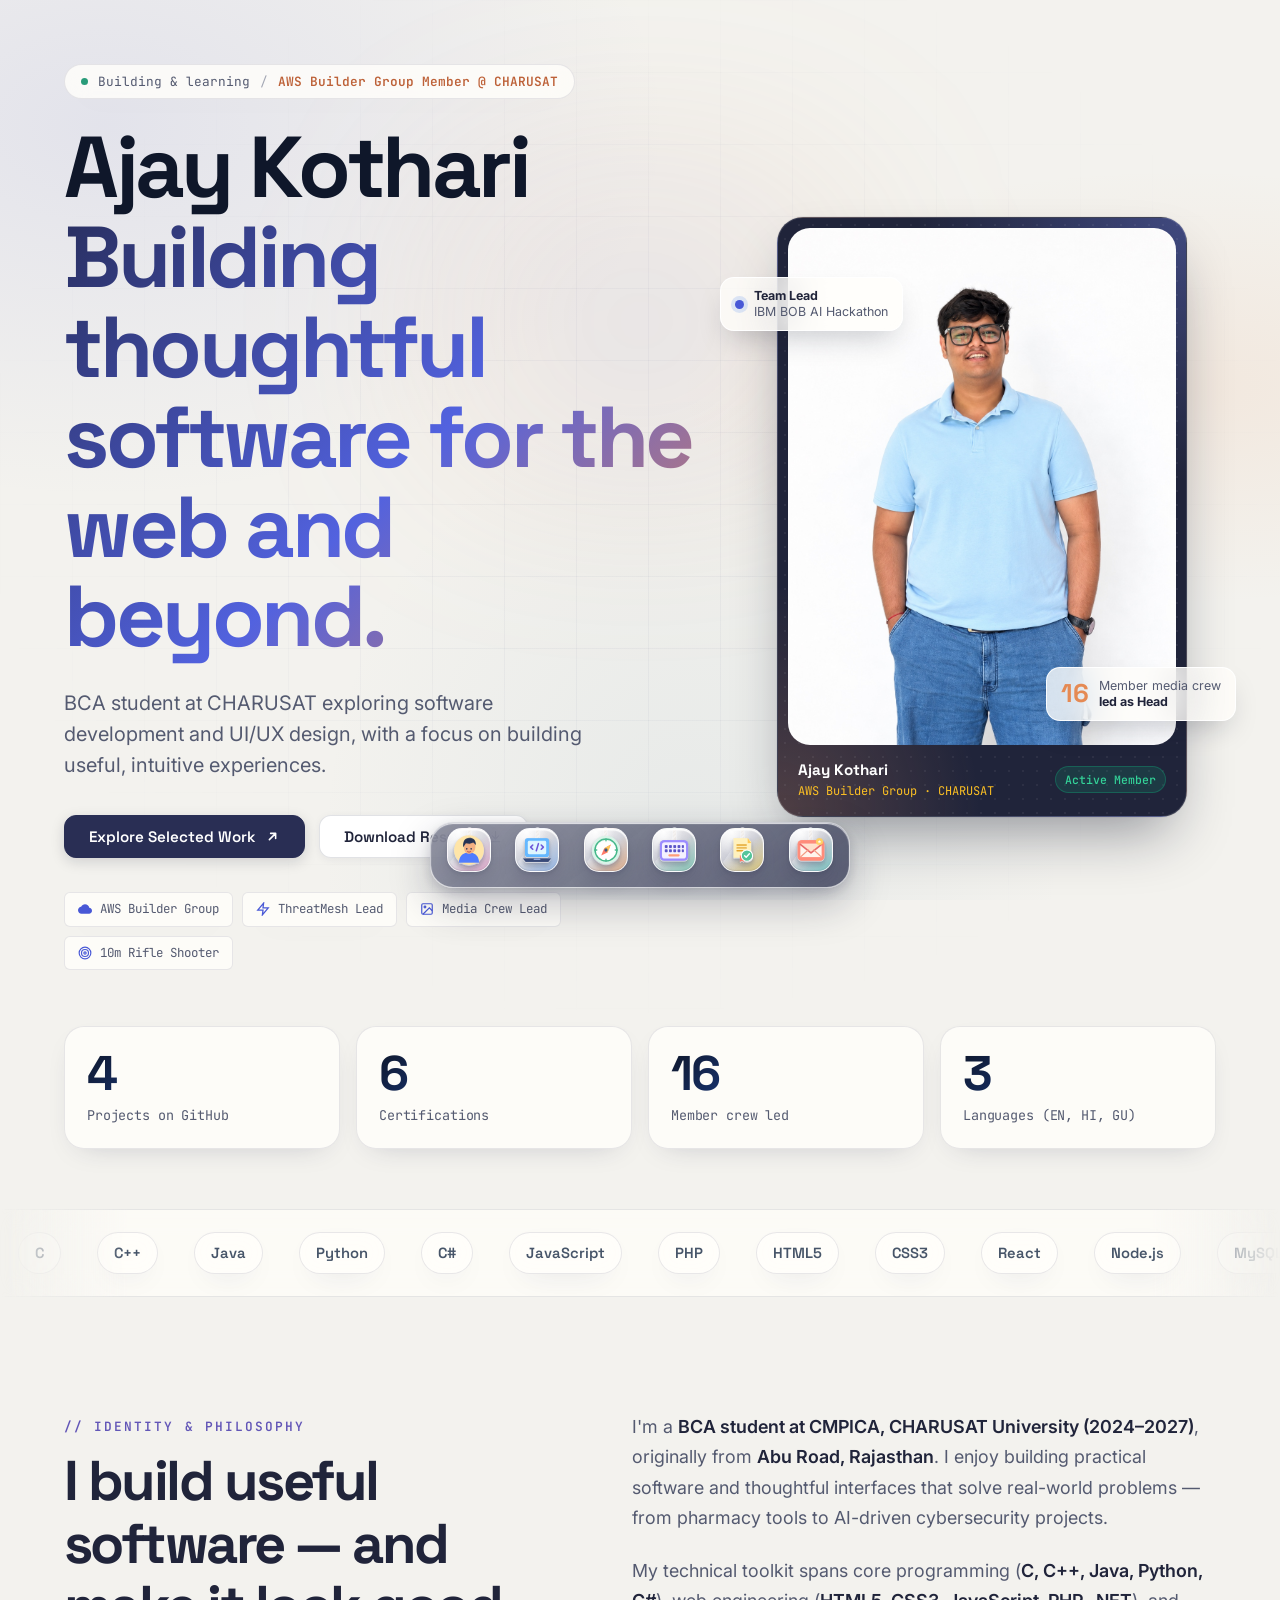
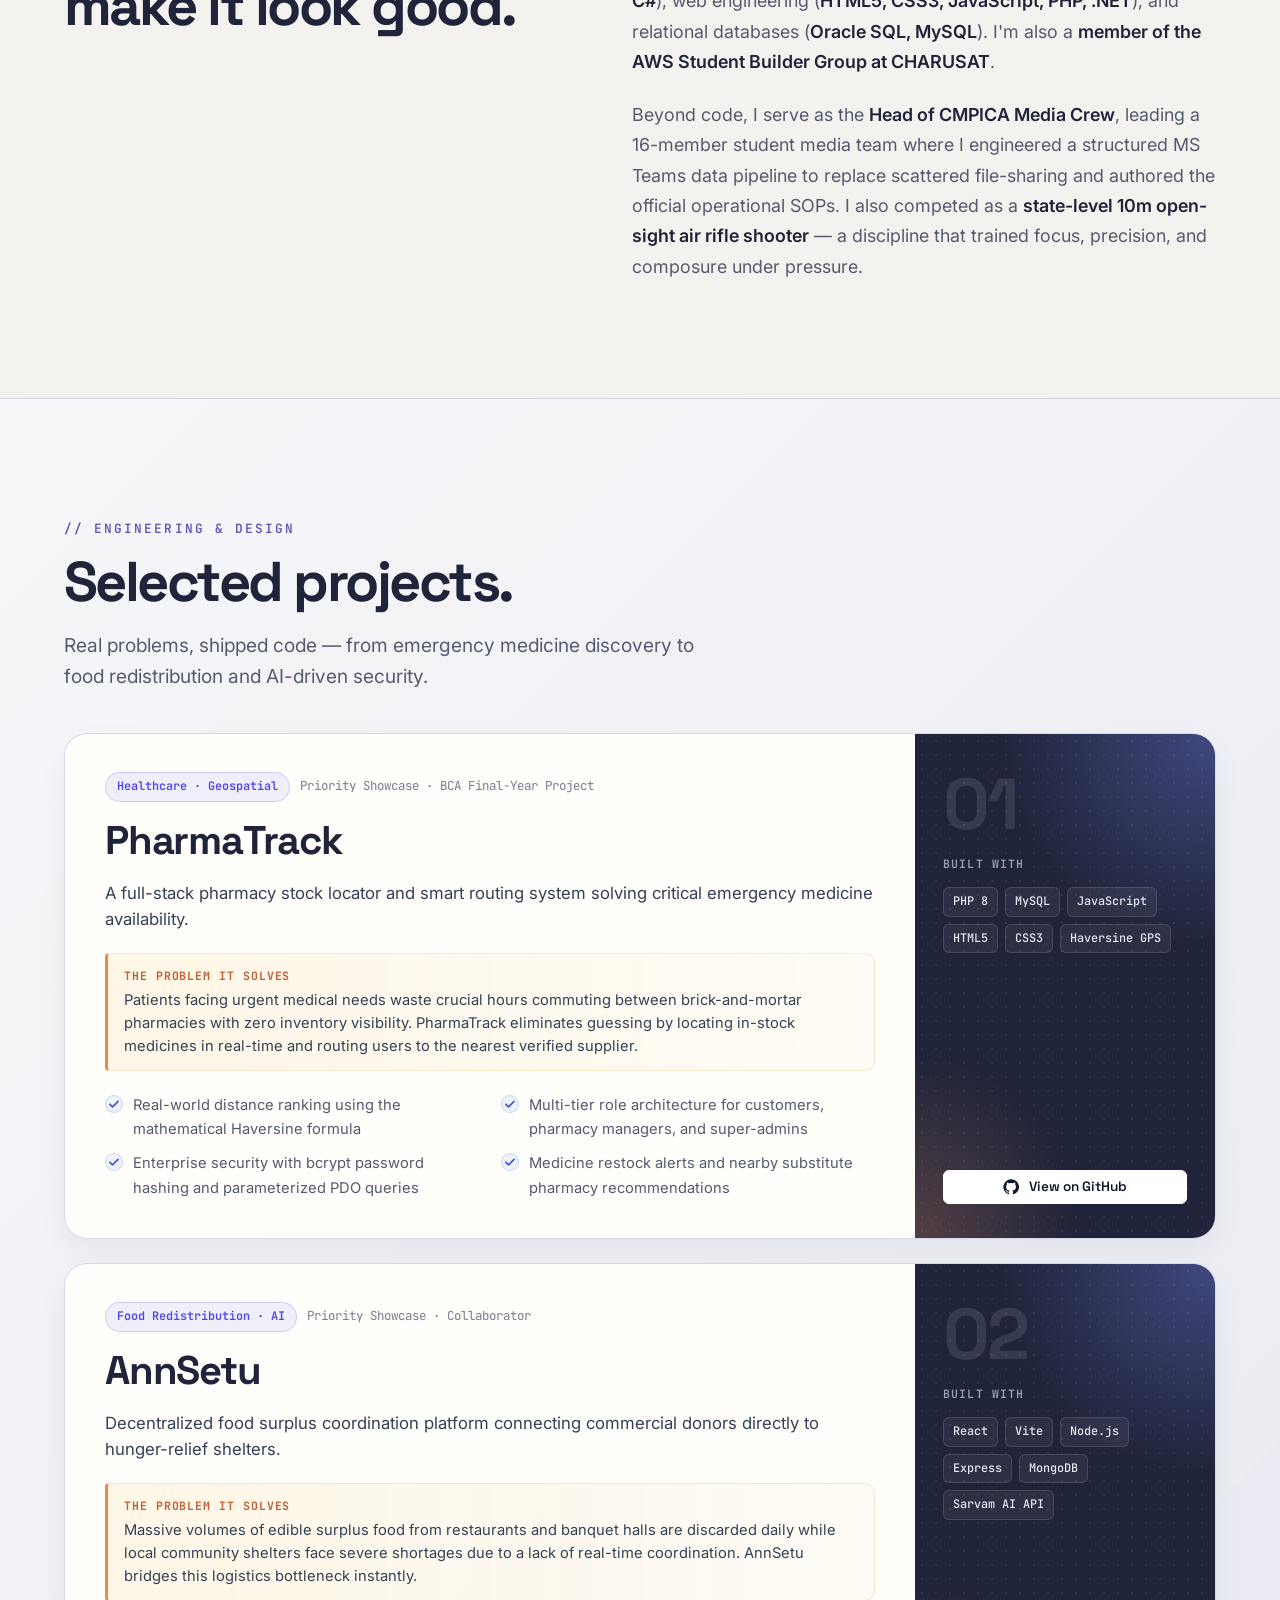
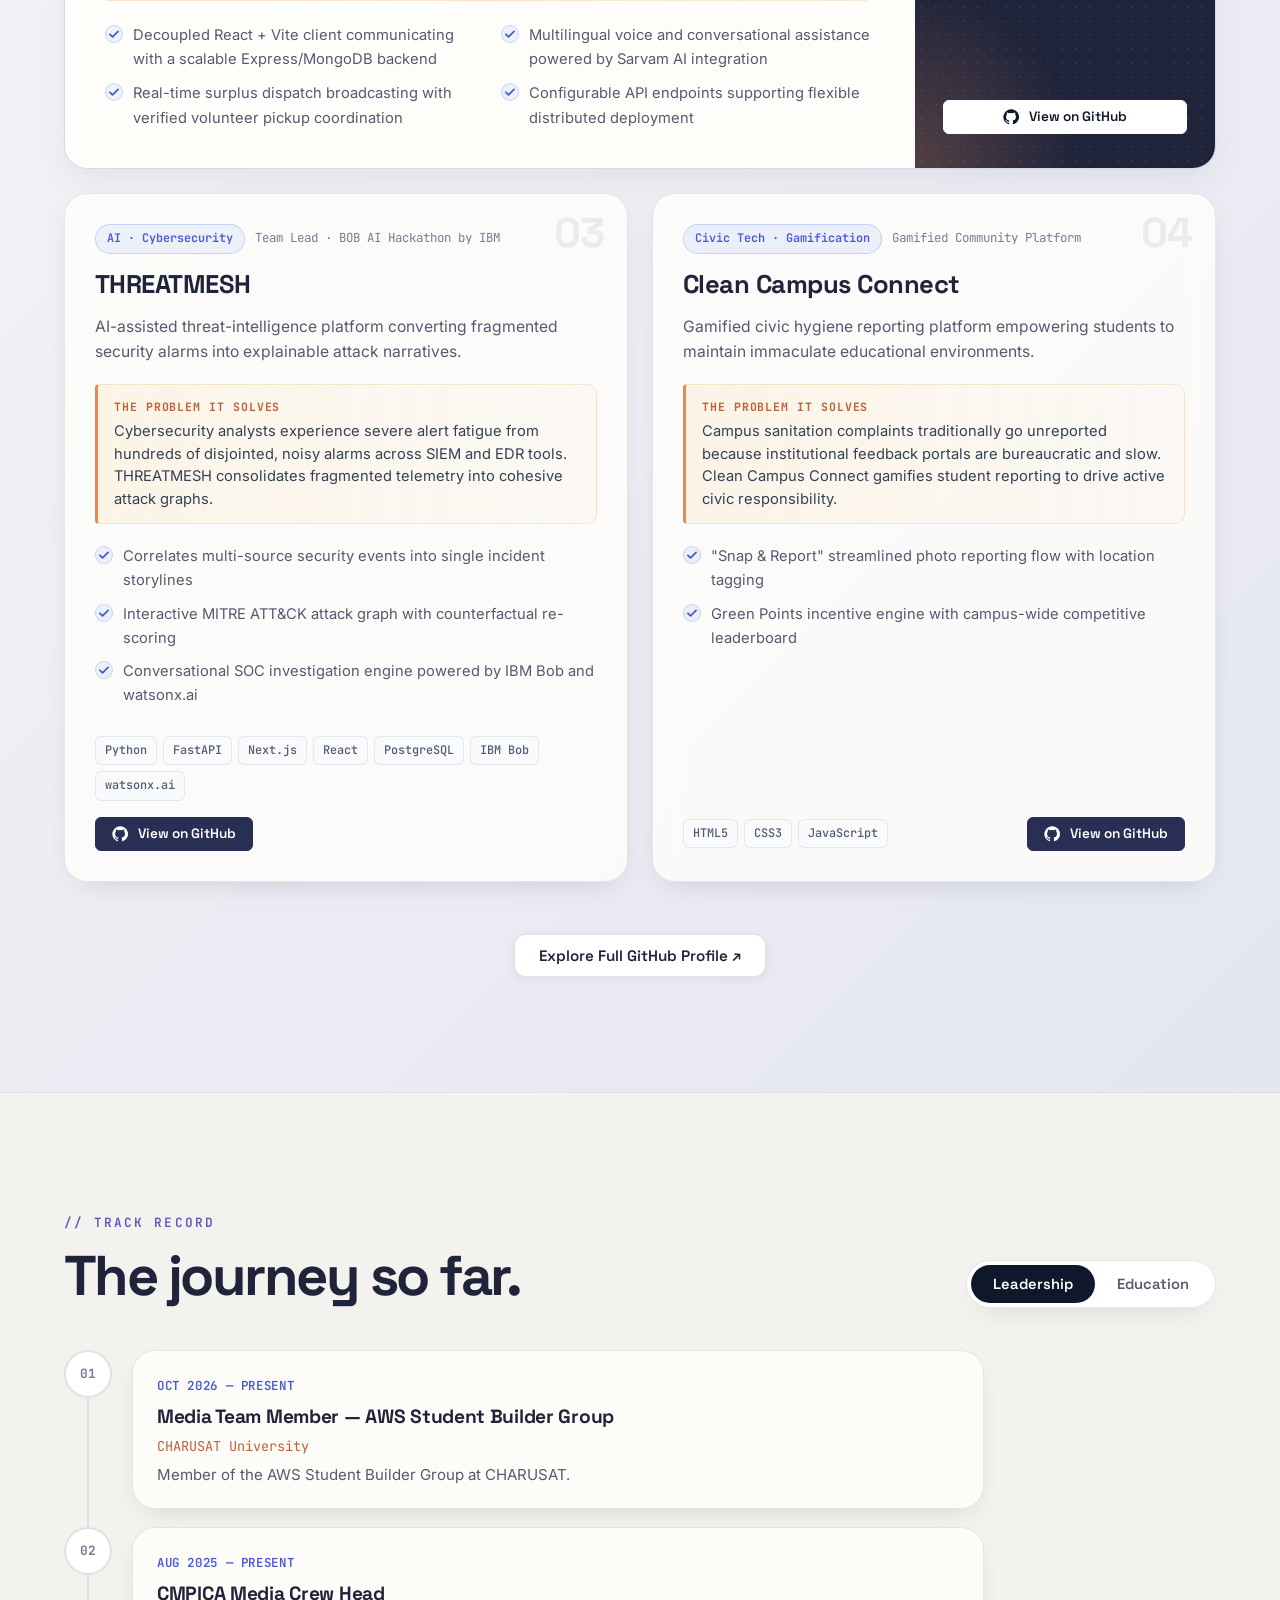
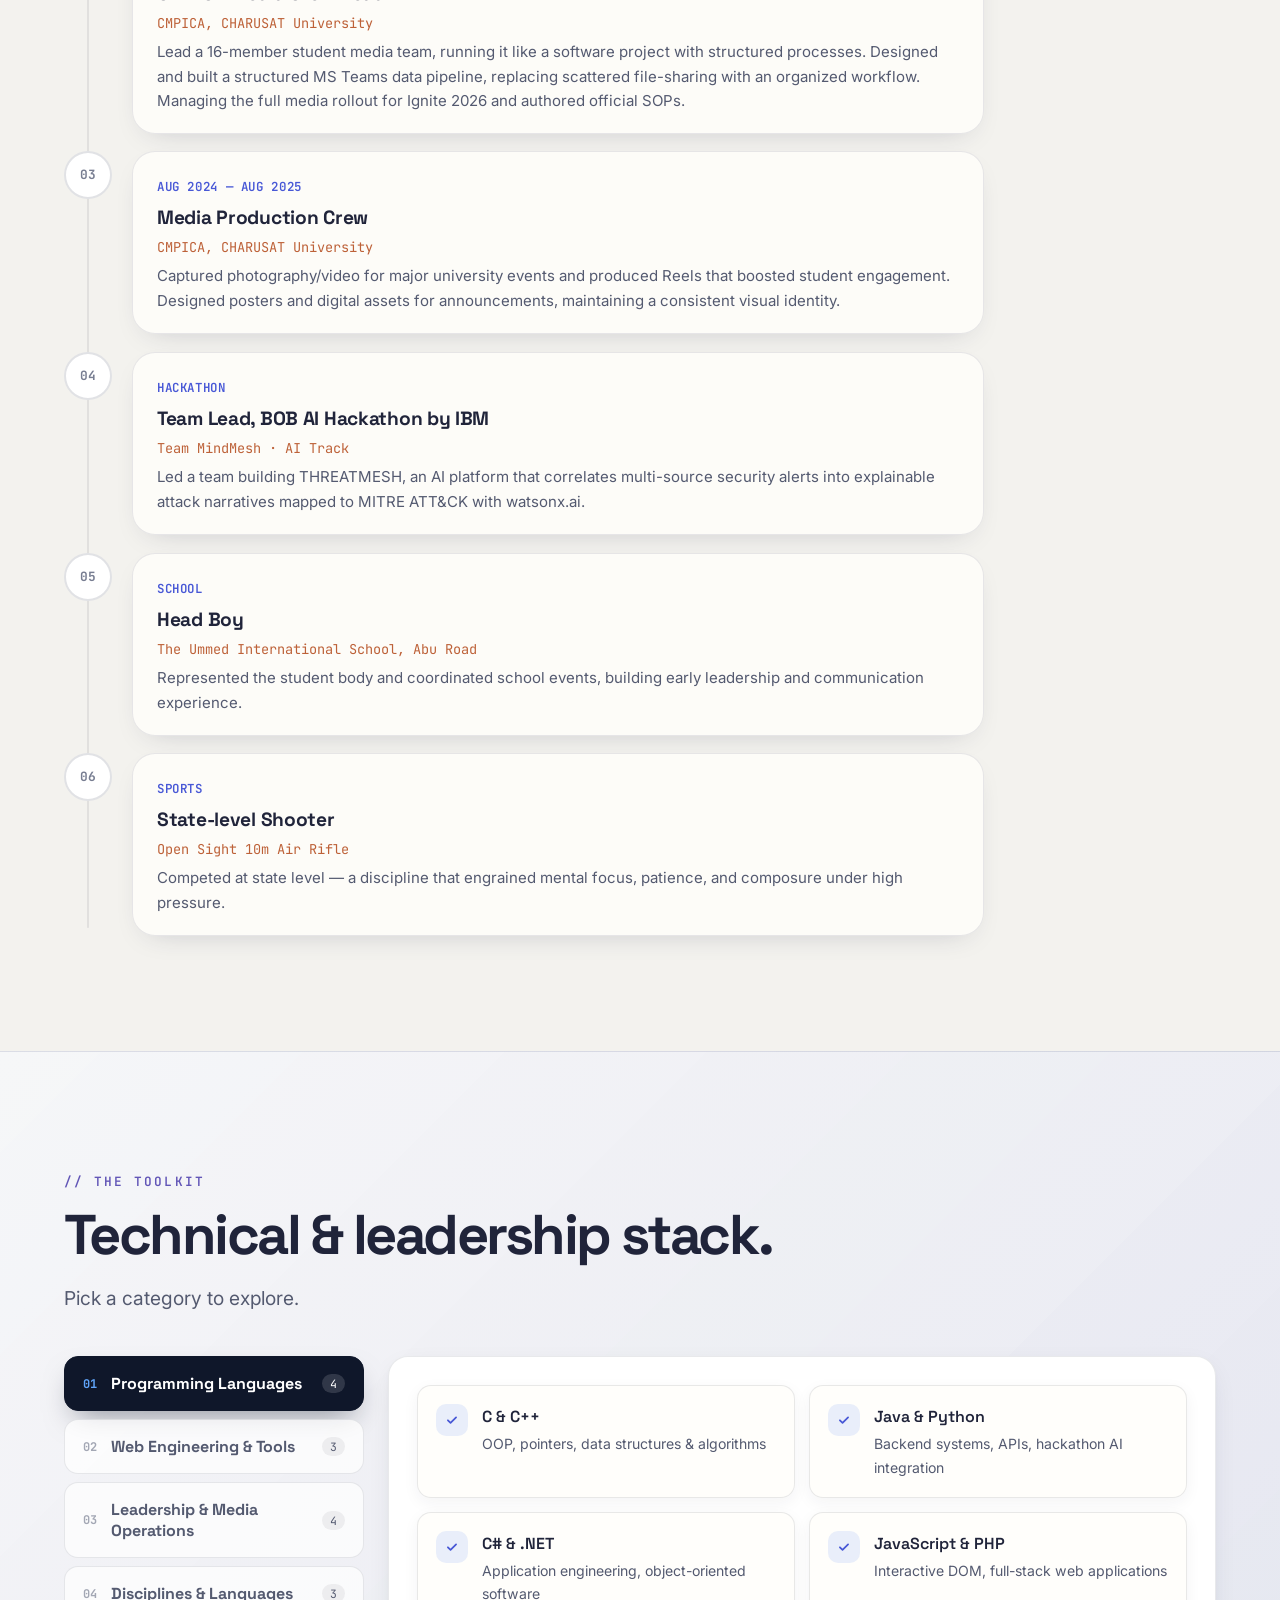
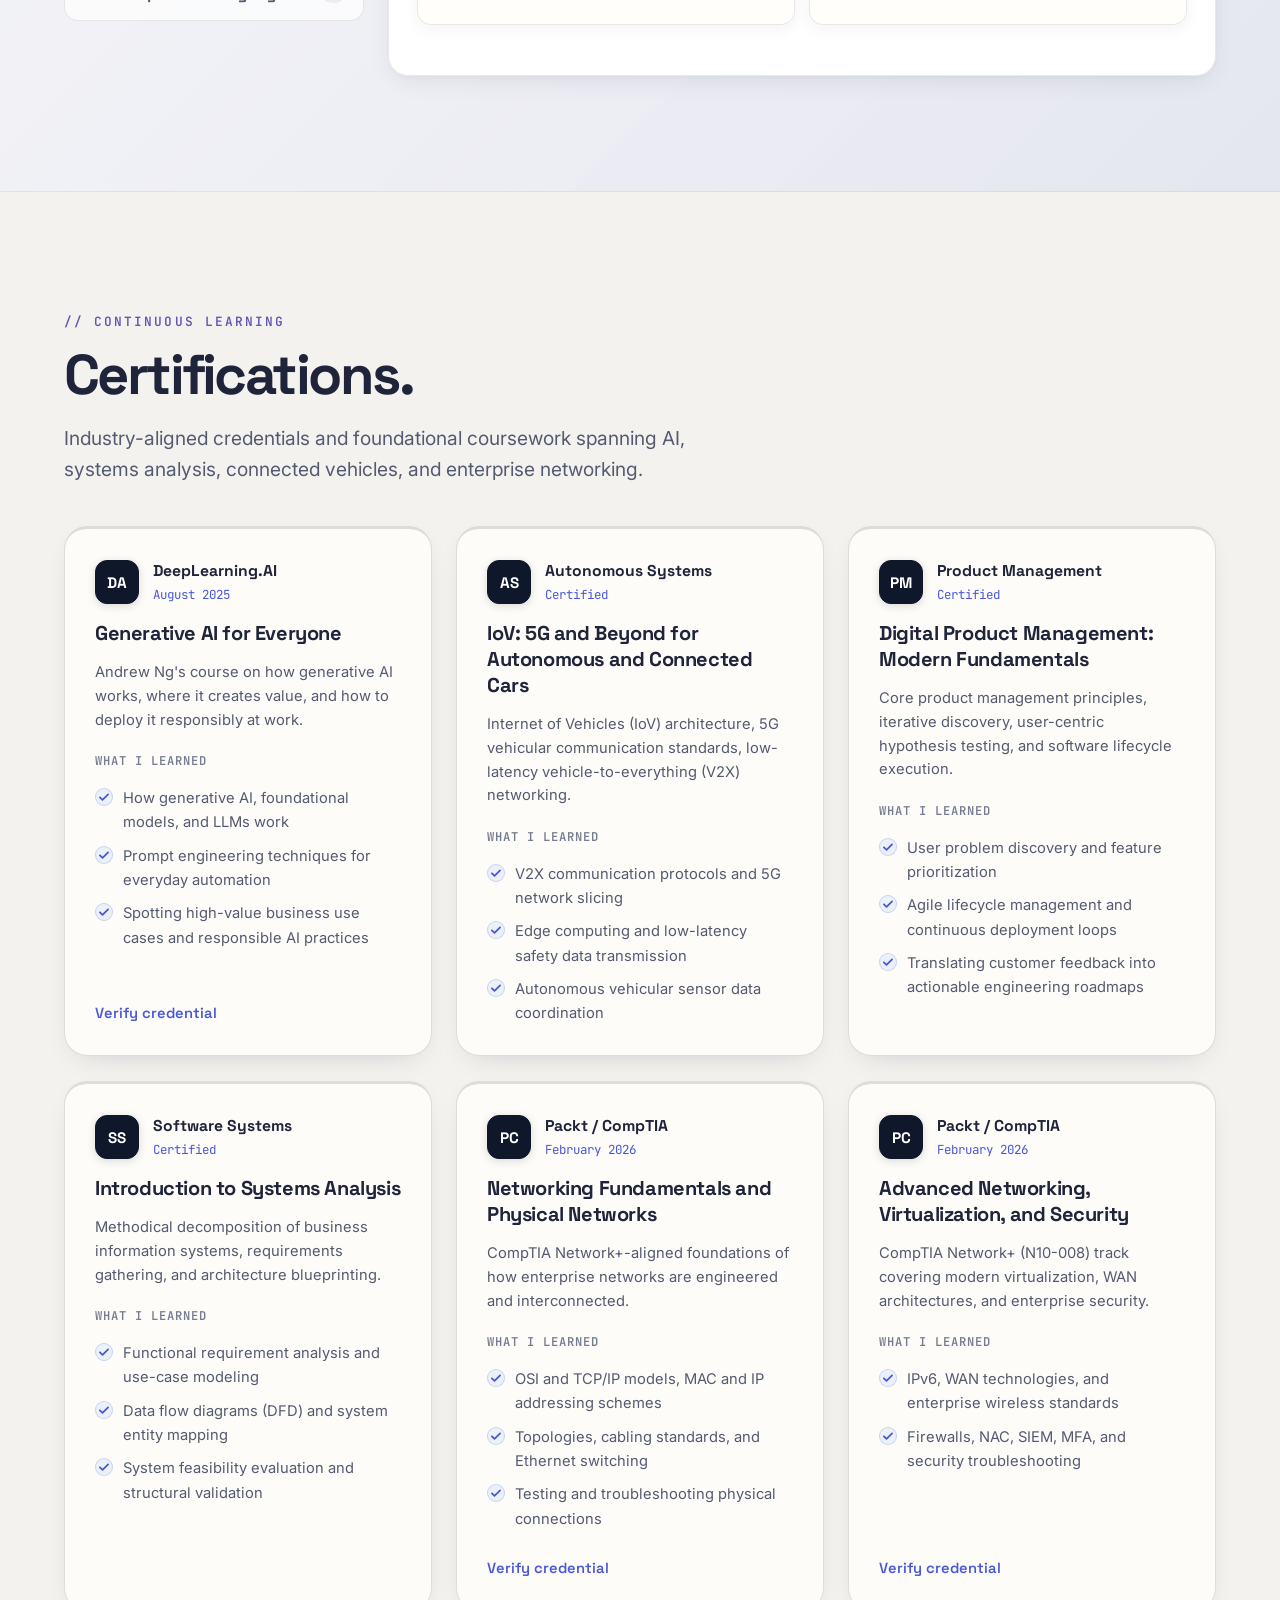
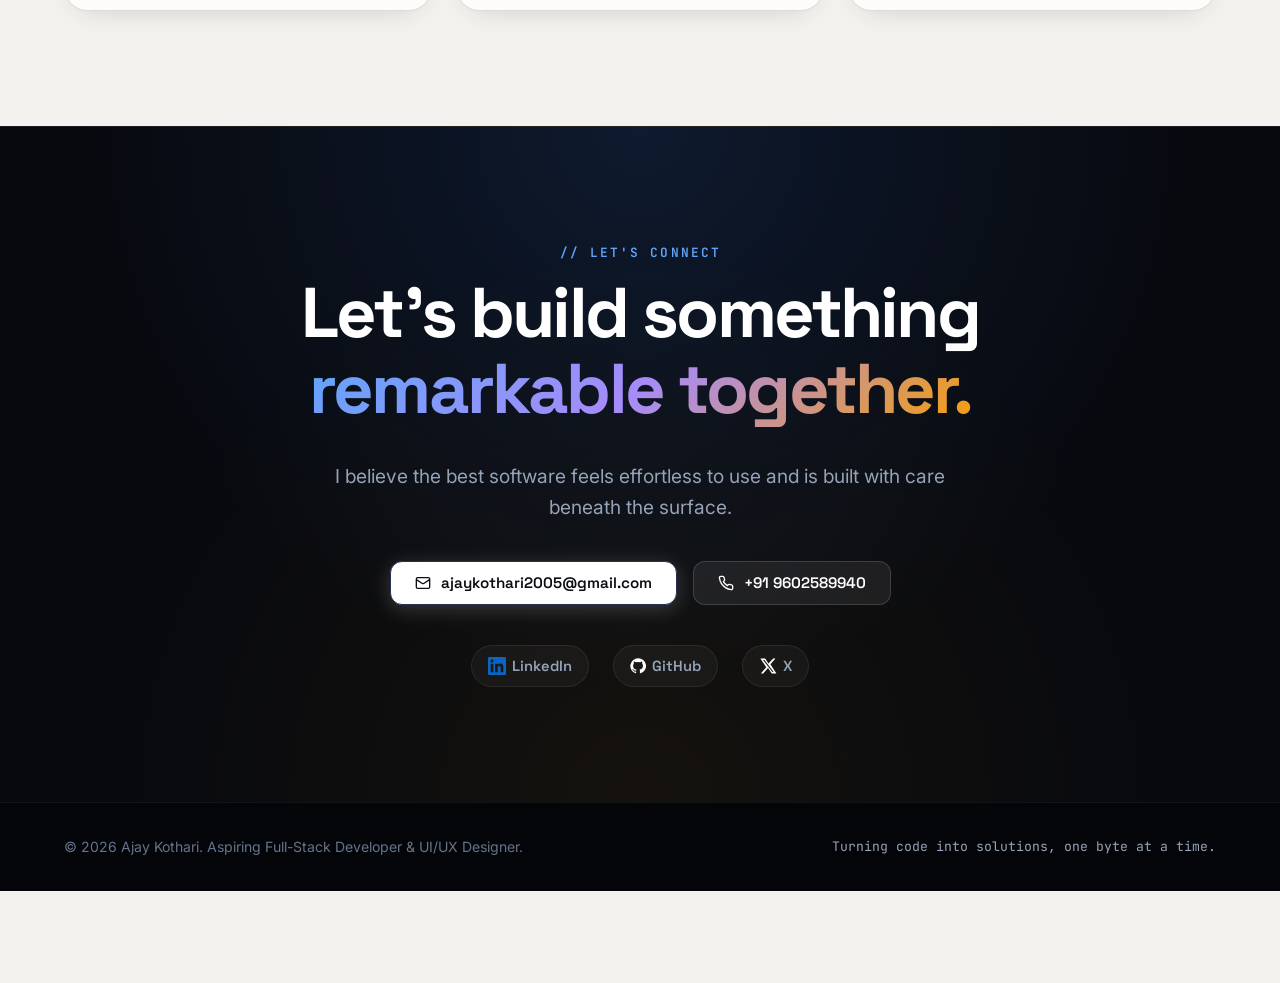
==== commit 7f3364f6: "Refresh hanging navigation and portfolio interactions Restore the top-hanging rope navigation with c" ====
--- a/index.html
+++ b/index.html
@@ -35,39 +35,119 @@
 
   <body>
     <a class="skip-link" href="#main">Skip to main content</a>
+    <div class="page-loader" id="pageLoader" aria-hidden="true">
+      <div class="page-loader__mark" aria-hidden="true">
+        <span>AJ</span>
+      </div>
+      <span class="page-loader__label">AJAY KOTHARI</span>
+      <span class="page-loader__track" aria-hidden="true"><span></span></span>
+    </div>
     <div class="scroll-progress" aria-hidden="true"></div>
-
-    <!-- ============ NAVIGATION ============ -->
-    <header class="nav" id="nav">
-      <div class="nav-inner">
-        <a href="#top" class="nav-logo" aria-label="Ajay Kothari, back to top">
-          <span class="logo-brand">AJAY</span><span class="logo-dot">.</span
-          ><span class="logo-sub">KOTHARI</span>
-        </a>
-        <nav aria-label="Primary">
-          <ul class="nav-links" id="navLinks">
-            <li><a href="#about">About</a></li>
-            <li><a href="#work">Projects</a></li>
-            <li><a href="#experience">Journey</a></li>
-            <li><a href="#skills">Skills</a></li>
-            <li><a href="#certifications">Certifications</a></li>
-            <li><a href="#contact">Contact</a></li>
-          </ul>
-        </nav>
-        <div class="nav-actions">
-          <a href="resume.html" class="btn btn-outline-glow btn-sm">Resume</a>
-          <button
-            class="nav-toggle"
-            id="navToggle"
-            aria-label="Open menu"
-            aria-expanded="false"
-            aria-controls="navLinks"
-          >
-            <span></span><span></span>
-          </button>
-        </div>
-      </div>
-    </header>
+    <nav class="rope-toy" id="ropeToy" aria-label="Section navigation">
+      <div class="rope-toy__item" data-base-length="24">
+        <span class="rope-toy__cord" aria-hidden="true"></span>
+        <button class="rope-toy__charm" type="button" data-target="about" aria-label="Go to About">
+          <span class="rope-toy__glyph" aria-hidden="true">
+            <svg viewBox="0 0 48 48">
+              <circle cx="24" cy="24" r="21" fill="#ffe5a8" />
+              <path d="M10 39c1.4-7.5 6.2-11.3 14-11.3S36.6 31.5 38 39v3H10z" fill="#4f7cff" />
+              <path d="M17 20c0-7.2 3.2-11 8-11 5.1 0 8 3.8 8 10.2 0 6.4-3.3 10-8.5 10S17 25.7 17 20Z" fill="#f4b183" />
+              <path d="M15.8 20c-.8-8 2.2-13.2 8.8-13.2 5.6 0 9.2 3.6 9.2 10.1l-3.7-3.5-5.4 1.8-5.1-.8z" fill="#263454" />
+              <path d="M20.8 22.4h.1m6.1 0h.1" stroke="#263454" stroke-width="2.2" stroke-linecap="round" />
+              <path d="m22 26 2.1 1.1 2.1-1.1" fill="none" stroke="#c66b58" stroke-width="1.5" stroke-linecap="round" stroke-linejoin="round" />
+            </svg>
+          </span>
+          <span class="rope-toy__name">About</span>
+          <span class="rope-toy__feedback" aria-hidden="true"></span>
+        </button>
+      </div>
+      <div class="rope-toy__item" data-base-length="24">
+        <span class="rope-toy__cord" aria-hidden="true"></span>
+        <button class="rope-toy__charm" type="button" data-target="work" aria-label="Go to Projects">
+          <span class="rope-toy__glyph" aria-hidden="true">
+            <svg viewBox="0 0 48 48">
+              <rect x="7" y="7" width="34" height="27" rx="4" fill="#65b8ff" />
+              <rect x="11" y="11" width="26" height="19" rx="2" fill="#dff6ff" />
+              <path d="m18 17-3 3 3 3m12-6 3 3-3 3m-4-8-3 10" fill="none" stroke="#6c55d9" stroke-width="2.2" stroke-linecap="round" stroke-linejoin="round" />
+              <path d="M4 36h40l-4 5H8z" fill="#384a78" />
+              <path d="M20 36h8l1 2h-10z" fill="#93a9d8" />
+            </svg>
+          </span>
+          <span class="rope-toy__name">Projects</span>
+          <span class="rope-toy__feedback" aria-hidden="true"></span>
+        </button>
+      </div>
+      <div class="rope-toy__item" data-base-length="24">
+        <span class="rope-toy__cord" aria-hidden="true"></span>
+        <button class="rope-toy__charm" type="button" data-target="experience" aria-label="Go to Journey">
+          <span class="rope-toy__glyph" aria-hidden="true">
+            <svg viewBox="0 0 48 48">
+              <circle cx="24" cy="24" r="20" fill="#d9f4e8" />
+              <circle cx="24" cy="24" r="15.5" fill="#ffffff" stroke="#44b88a" stroke-width="2" />
+              <path d="m30.8 16.3-4.6 11.2-9 4.3 4.2-10.4z" fill="#ff7b68" />
+              <path d="m30.8 16.3-9.4 5.1 4.8 6.1z" fill="#ffc857" />
+              <circle cx="24" cy="24" r="2.3" fill="#42547b" />
+              <path d="M24 8v3m0 26v3M8 24h3m26 0h3" stroke="#44b88a" stroke-width="1.8" stroke-linecap="round" />
+            </svg>
+          </span>
+          <span class="rope-toy__name">Journey</span>
+          <span class="rope-toy__feedback" aria-hidden="true"></span>
+        </button>
+      </div>
+      <div class="rope-toy__item" data-base-length="24">
+        <span class="rope-toy__cord" aria-hidden="true"></span>
+        <button class="rope-toy__charm" type="button" data-target="skills" aria-label="Go to Skills">
+          <span class="rope-toy__glyph" aria-hidden="true">
+            <svg viewBox="0 0 48 48">
+              <rect x="4" y="10" width="40" height="29" rx="6" fill="#9b8bff" />
+              <rect x="7" y="13" width="34" height="23" rx="4" fill="#f4f1ff" />
+              <g fill="#5b55c8">
+                <rect x="11" y="17" width="4" height="4" rx="1" /><rect x="17" y="17" width="4" height="4" rx="1" /><rect x="23" y="17" width="4" height="4" rx="1" /><rect x="29" y="17" width="4" height="4" rx="1" /><rect x="35" y="17" width="3" height="4" rx="1" />
+                <rect x="11" y="23" width="4" height="4" rx="1" /><rect x="17" y="23" width="4" height="4" rx="1" /><rect x="23" y="23" width="4" height="4" rx="1" /><rect x="29" y="23" width="4" height="4" rx="1" /><rect x="35" y="23" width="3" height="4" rx="1" />
+              </g>
+              <rect x="16" y="30" width="16" height="3" rx="1.5" fill="#ff9e7a" />
+            </svg>
+          </span>
+          <span class="rope-toy__name">Skills</span>
+          <span class="rope-toy__feedback" aria-hidden="true"></span>
+        </button>
+      </div>
+      <div class="rope-toy__item" data-base-length="24">
+        <span class="rope-toy__cord" aria-hidden="true"></span>
+        <button class="rope-toy__charm" type="button" data-target="certifications" aria-label="Go to Certifications">
+          <span class="rope-toy__glyph" aria-hidden="true">
+            <svg viewBox="0 0 48 48">
+              <path d="M12 7h20l5 5v23H12z" fill="#fff1bd" />
+              <path d="M32 7v7h5" fill="#ffc857" />
+              <path d="M17 17h13M17 21h13M17 25h8" stroke="#e4a52e" stroke-width="2" stroke-linecap="round" />
+              <path d="m21 31 3 2 3-2v10l-3-2-3 2z" fill="#ff7b68" />
+              <circle cx="31" cy="32" r="8" fill="#55c59a" stroke="#fff" stroke-width="1.5" />
+              <path d="m27.7 32 2.2 2.2 4.5-4.8" fill="none" stroke="#fff" stroke-width="2" stroke-linecap="round" stroke-linejoin="round" />
+            </svg>
+          </span>
+          <span class="rope-toy__name">Certifications</span>
+          <span class="rope-toy__feedback" aria-hidden="true"></span>
+        </button>
+      </div>
+      <div class="rope-toy__item" data-base-length="24">
+        <span class="rope-toy__cord" aria-hidden="true"></span>
+        <button class="rope-toy__charm" type="button" data-target="contact" aria-label="Go to Contact">
+          <span class="rope-toy__glyph" aria-hidden="true">
+            <svg viewBox="0 0 48 48">
+              <rect x="5" y="10" width="38" height="29" rx="6" fill="#ff8c7a" />
+              <path d="M9 15h30v19H9z" fill="#fff5ed" />
+              <path d="m9 16 15 12 15-12" fill="#ffe0cc" />
+              <path d="m9 16 15 12 15-12" fill="none" stroke="#e76668" stroke-width="2.2" stroke-linecap="round" stroke-linejoin="round" />
+              <path d="m9 34 11-10m19 10L28 24" fill="none" stroke="#f49a80" stroke-width="1.7" stroke-linecap="round" />
+              <circle cx="36" cy="12" r="5" fill="#ffd166" />
+              <path d="m36 9.8.7 1.5 1.7.2-1.2 1.1.3 1.7-1.5-.8-1.5.8.3-1.7-1.2-1.1 1.7-.2z" fill="#fff" />
+            </svg>
+          </span>
+          <span class="rope-toy__name">Contact</span>
+          <span class="rope-toy__feedback" aria-hidden="true"></span>
+        </button>
+      </div>
+    </nav>
 
     <main id="main">
       <!-- ============ HERO SECTION ============ -->
--- a/style.css
+++ b/style.css
@@ -10,47 +10,48 @@
 
 :root {
   /* Surface & Base Canvas (Light Theme) */
-  --bg-base: #f8fafc;
-  --bg-surface: #ffffff;
-  --bg-surface-alt: #f1f5f9;
-  --bg-card: #ffffff;
+  --bg-base: #f3f2ee;
+  --bg-surface: #fbfaf7;
+  --bg-surface-alt: #ebeef4;
+  --bg-card: #fffefa;
   --bg-card-hover: #ffffff;
-  --bg-glass: rgba(248, 250, 252, 0.85);
+  --bg-glass: rgba(251, 250, 247, 0.78);
 
   /* Hairline Borders */
-  --border-subtle: rgba(15, 23, 42, 0.08);
-  --border-card: rgba(15, 23, 42, 0.08);
-  --border-hover: rgba(15, 23, 42, 0.22);
+  --border-subtle: rgba(33, 39, 62, 0.1);
+  --border-card: rgba(33, 39, 62, 0.1);
+  --border-hover: rgba(70, 76, 145, 0.32);
 
   /* Typography (High Clarity, Eye-Soothing Slate) */
-  --text-primary: #0f172a;
-  --text-secondary: #475569;
-  --text-muted: #64748b;
-  --text-dim: #94a3b8;
-  --text-highlight: #020617;
+  --text-primary: #20243a;
+  --text-secondary: #545a70;
+  --text-muted: #777d91;
+  --text-dim: #a3a7b4;
+  --text-highlight: #171b2d;
 
   /* Sophisticated Accents */
-  --accent-blue: #2563eb;
-  --accent-blue-soft: #3b82f6;
-  --accent-indigo: #4f46e5;
-  --accent-amber: #d97706;
-  --accent-amber-soft: #b45309;
-  --accent-emerald: #10b981;
+  --accent-blue: #4858d6;
+  --accent-blue-soft: #6574ed;
+  --accent-indigo: #7957d5;
+  --accent-amber: #e58a54;
+  --accent-amber-soft: #bd6138;
+  --accent-emerald: #299b79;
 
   /* Subtle Card Shadows */
-  --shadow-sm: 0 1px 3px rgba(15, 23, 42, 0.04);
+  --shadow-sm: 0 2px 8px rgba(34, 39, 65, 0.06);
   --shadow-card:
-    0 4px 20px -2px rgba(15, 23, 42, 0.05),
-    0 2px 6px -1px rgba(15, 23, 42, 0.02);
+    0 8px 28px -8px rgba(34, 39, 65, 0.12),
+    0 2px 8px -2px rgba(34, 39, 65, 0.05);
   --shadow-card-hover:
-    0 16px 36px -4px rgba(15, 23, 42, 0.09), 0 4px 12px rgba(15, 23, 42, 0.03);
+    0 24px 52px -14px rgba(47, 48, 91, 0.22),
+    0 8px 20px -8px rgba(34, 39, 65, 0.12);
 
   /* Gradients */
   --grad-headline: linear-gradient(
     135deg,
-    #0f172a 0%,
-    #2563eb 55%,
-    #d97706 100%
+    #292f60 0%,
+    #5262df 55%,
+    #df8057 100%
   );
   --grad-connect: linear-gradient(
     135deg,
@@ -66,13 +67,13 @@
   --font-mono: "JetBrains Mono", SFMono-Regular, monospace;
 
   /* Geometry & Timing */
-  --radius-xl: 20px;
-  --radius-lg: 16px;
-  --radius-md: 10px;
+  --radius-xl: 26px;
+  --radius-lg: 20px;
+  --radius-md: 12px;
   --radius-sm: 6px;
   --radius-pill: 9999px;
   --maxw: 1200px;
-  --nav-h: 70px;
+  --nav-h: 0px;
   --ease: cubic-bezier(0.16, 1, 0.3, 1);
 }
 
@@ -87,7 +88,7 @@
 
 html {
   scroll-behavior: smooth;
-  scroll-padding-top: calc(var(--nav-h) + 24px);
+  scroll-padding-top: 24px;
   background-color: var(--bg-base);
   color-scheme: light dark;
 }
@@ -101,12 +102,12 @@
   background-image:
     radial-gradient(
       circle at 14% 12%,
-      rgba(37, 99, 235, 0.035) 0%,
+      rgba(102, 112, 215, 0.085) 0%,
       transparent 45%
     ),
     radial-gradient(
       circle at 86% 28%,
-      rgba(217, 119, 6, 0.025) 0%,
+      rgba(231, 143, 90, 0.07) 0%,
       transparent 40%
     );
   background-attachment: fixed;
@@ -167,6 +168,74 @@
 }
 .skip-link:focus {
   top: 16px;
+}
+
+.page-loader {
+  position: fixed;
+  inset: 0;
+  z-index: 2000;
+  display: grid;
+  align-content: center;
+  justify-items: center;
+  gap: 15px;
+  background:
+    radial-gradient(ellipse at 50% 42%, rgba(81, 103, 190, 0.25), transparent 34%),
+    #111522;
+  color: #f8fafc;
+  opacity: 0;
+  visibility: hidden;
+  pointer-events: none;
+  transition: opacity 380ms ease, visibility 380ms ease;
+}
+.page-loading .page-loader {
+  opacity: 1;
+  visibility: visible;
+  pointer-events: auto;
+}
+.page-loader__mark {
+  display: grid;
+  width: 70px;
+  height: 70px;
+  place-items: center;
+  border: 1px solid rgba(255, 255, 255, 0.32);
+  border-radius: 23px;
+  background: linear-gradient(145deg, rgba(255, 255, 255, 0.22), rgba(255, 255, 255, 0.04));
+  box-shadow: 0 16px 50px rgba(47, 107, 255, 0.2), inset 0 1px rgba(255, 255, 255, 0.4);
+  animation: loader-float 1.7s ease-in-out infinite;
+}
+.page-loader__mark span {
+  color: #a8c5ff;
+  font: 700 1.35rem/1 var(--font-display);
+  letter-spacing: -0.08em;
+}
+.page-loader__label {
+  color: rgba(241, 245, 249, 0.8);
+  font-family: var(--font-mono);
+  font-size: 0.7rem;
+  letter-spacing: 0.18em;
+}
+.page-loader__track {
+  width: 92px;
+  height: 2px;
+  overflow: hidden;
+  border-radius: 2px;
+  background: rgba(255, 255, 255, 0.16);
+}
+.page-loader__track span {
+  display: block;
+  width: 42%;
+  height: 100%;
+  border-radius: inherit;
+  background: linear-gradient(90deg, #78a6ff, #d6a9ff);
+  animation: loader-progress 1.15s ease-in-out infinite;
+}
+@keyframes loader-float {
+  0%, 100% { transform: translateY(0) rotate(-3deg); }
+  50% { transform: translateY(-7px) rotate(3deg); }
+}
+@keyframes loader-progress {
+  0% { transform: translateX(-110%); }
+  100% { transform: translateX(250%); }
 }
 
 .scroll-progress {
@@ -328,143 +397,6 @@
   border-color: #0f172a;
 }
 
-/* ================= NAVIGATION ================= */
-.nav {
-  position: fixed;
-  top: 0;
-  left: 0;
-  right: 0;
-  height: var(--nav-h);
-  z-index: 500;
-  background: rgba(248, 250, 252, 0.85);
-  backdrop-filter: blur(20px) saturate(180%);
-  -webkit-backdrop-filter: blur(20px) saturate(180%);
-  border-bottom: 1px solid var(--border-subtle);
-  transition: all 0.3s var(--ease);
-}
-
-.nav.scrolled {
-  background: rgba(255, 255, 255, 0.95);
-  border-bottom-color: rgba(15, 23, 42, 0.12);
-  box-shadow: 0 4px 20px rgba(15, 23, 42, 0.05);
-}
-
-.nav-inner {
-  max-width: var(--maxw);
-  height: 100%;
-  margin: 0 auto;
-  padding: 0 24px;
-  display: flex;
-  align-items: center;
-  justify-content: space-between;
-  gap: 20px;
-}
-
-.nav-logo {
-  font-family: var(--font-display);
-  font-weight: 800;
-  font-size: 1.15rem;
-  letter-spacing: -0.02em;
-  display: flex;
-  align-items: baseline;
-  gap: 1px;
-}
-
-.nav-logo .logo-brand {
-  color: #0f172a;
-}
-
-.nav-logo .logo-dot {
-  color: var(--accent-blue);
-  font-size: 1.25rem;
-  line-height: 0;
-}
-
-.nav-logo .logo-sub {
-  font-family: var(--font-mono);
-  font-size: 0.75rem;
-  font-weight: 600;
-  color: var(--text-muted);
-  margin-left: 2px;
-}
-
-.nav-links {
-  display: flex;
-  align-items: center;
-  gap: 4px;
-  background: rgba(255, 255, 255, 0.9);
-  padding: 4px 6px;
-  border-radius: var(--radius-pill);
-  border: 1px solid var(--border-subtle);
-  box-shadow: var(--shadow-sm);
-}
-
-.nav-links a {
-  display: block;
-  padding: 7px 15px;
-  font-family: var(--font-display);
-  font-size: 0.88rem;
-  font-weight: 500;
-  color: var(--text-secondary);
-  border-radius: var(--radius-pill);
-  transition: all 0.2s var(--ease);
-}
-
-.nav-links a:hover {
-  color: #0f172a;
-  background: rgba(15, 23, 42, 0.04);
-}
-
-.nav-links a.active {
-  color: #0f172a;
-  background: #ffffff;
-  font-weight: 600;
-  box-shadow: 0 1px 4px rgba(15, 23, 42, 0.08);
-}
-
-.nav-actions {
-  display: flex;
-  align-items: center;
-  gap: 12px;
-}
-
-.nav-toggle {
-  display: none;
-  width: 42px;
-  height: 42px;
-  border: 1px solid var(--border-subtle);
-  background: #ffffff;
-  border-radius: var(--radius-sm);
-  cursor: pointer;
-  position: relative;
-}
-
-.nav-toggle span {
-  position: absolute;
-  left: 11px;
-  right: 11px;
-  height: 2px;
-  background: #0f172a;
-  border-radius: 2px;
-  transition: all 0.3s var(--ease);
-}
-
-.nav-toggle span:nth-child(1) {
-  top: 15px;
-}
-.nav-toggle span:nth-child(2) {
-  top: 24px;
-}
-
-.nav.menu-open .nav-toggle span:nth-child(1) {
-  top: 20px;
-  transform: rotate(45deg);
-}
-.nav.menu-open .nav-toggle span:nth-child(2) {
-  top: 20px;
-  transform: rotate(-45deg);
-}
-
 /* ================= HERO SECTION ================= */
 .hero {
   position: relative;
@@ -472,7 +404,7 @@
   display: flex;
   flex-direction: column;
   justify-content: center;
-  padding: calc(var(--nav-h) + 40px) 0 60px;
+  padding: 76px 0 60px;
   overflow: hidden;
 }
 
@@ -1404,6 +1336,339 @@
   filter: blur(0);
 }
 
+/* Glass rope dock doubles as the page's only section navigation. */
+.rope-toy {
+  display: grid;
+  position: fixed;
+  top: 0;
+  right: max(14px, calc((100vw - var(--maxw)) / 2 - 178px));
+  z-index: 600;
+  width: 164px;
+  height: 492px;
+  grid-template-rows: repeat(6, 82px);
+  pointer-events: none;
+  transform: none;
+}
+.rope-toy__item {
+  --pull-x: 0px;
+  --pull-y: 0px;
+  --cord-length: var(--base-length);
+  --cord-angle: 0deg;
+  position: relative;
+  width: 164px;
+  height: 82px;
+  pointer-events: none;
+  perspective: 320px;
+  transform-origin: 68px 0;
+  animation: rope-swing 3.8s ease-in-out infinite;
+}
+.rope-toy__item:nth-child(2) { animation-delay: -0.7s; }
+.rope-toy__item:nth-child(3) { animation-delay: -1.4s; }
+.rope-toy__item:nth-child(4) { animation-delay: -2.1s; }
+.rope-toy__item:nth-child(5) { animation-delay: -2.8s; }
+.rope-toy__item:nth-child(6) { animation-delay: -3.5s; }
+.rope-toy__cord {
+  position: absolute;
+  top: 0;
+  left: 66.5px;
+  width: 3px;
+  height: var(--cord-length);
+  border-radius: 3px;
+  background:
+    repeating-linear-gradient(
+      135deg,
+      #8b5e34 0 1px,
+      #f1d2a4 1px 2px,
+      #b7793d 2px 3px
+    );
+  box-shadow: 0 0 0 1px rgba(255, 255, 255, 0.58), 0 1px 2px rgba(15, 23, 42, 0.18);
+  transform: rotate(var(--cord-angle));
+  transform-origin: top center;
+  transition: height 650ms var(--ease), transform 650ms var(--ease);
+  pointer-events: none;
+  z-index: 0;
+}
+.rope-toy__charm {
+  position: absolute;
+  top: calc(var(--base-length) - 26px);
+  left: 40px;
+  width: 56px;
+  height: 52px;
+  display: grid;
+  place-items: center;
+  padding: 0;
+  border: 1px solid rgba(255, 255, 255, 0.88);
+  border-radius: 18px;
+  background:
+    linear-gradient(145deg, rgba(255, 255, 255, 0.84), rgba(255, 255, 255, 0.24) 46%, var(--dock-tint)),
+    rgba(255, 255, 255, 0.56);
+  box-shadow:
+    inset 0 1.5px 1px rgba(255, 255, 255, 0.95),
+    inset 0 -1px 1px rgba(35, 39, 66, 0.1),
+    0 9px 18px rgba(31, 36, 64, 0.15),
+    0 2px 4px rgba(31, 36, 64, 0.1);
+  -webkit-backdrop-filter: blur(16px) saturate(175%);
+  backdrop-filter: blur(16px) saturate(175%);
+  cursor: grab;
+  pointer-events: auto;
+  touch-action: none;
+  transform: translate(var(--pull-x), var(--pull-y));
+  transform-style: preserve-3d;
+  will-change: transform;
+  transition: transform 650ms cubic-bezier(0.2, 1.8, 0.4, 1);
+}
+.rope-toy__charm::before {
+  content: "";
+  position: absolute;
+  inset: 1px;
+  border-radius: 16px;
+  background:
+    radial-gradient(ellipse at 24% 4%, rgba(255, 255, 255, 0.95), transparent 44%),
+    linear-gradient(125deg, transparent 34%, rgba(255, 255, 255, 0.25) 35%, transparent 65%);
+  pointer-events: none;
+}
+.rope-toy__item:nth-child(1) { --dock-tint: rgba(244, 114, 182, 0.42); --icon-color: #c02670; }
+.rope-toy__item:nth-child(2) { --dock-tint: rgba(96, 165, 250, 0.48); --icon-color: #2563eb; }
+.rope-toy__item:nth-child(3) { --dock-tint: rgba(251, 146, 60, 0.46); --icon-color: #c2410c; }
+.rope-toy__item:nth-child(4) { --dock-tint: rgba(52, 211, 153, 0.4); --icon-color: #047857; }
+.rope-toy__item:nth-child(5) { --dock-tint: rgba(250, 204, 21, 0.44); --icon-color: #a16207; }
+.rope-toy__item:nth-child(6) { --dock-tint: rgba(45, 212, 191, 0.42); --icon-color: #0f766e; }
+.rope-toy__charm.active {
+  border-color: rgba(255, 255, 255, 0.98);
+  box-shadow:
+    inset 0 1.5px 1px rgba(255, 255, 255, 0.98),
+    inset 0 -1px 1px rgba(35, 39, 66, 0.12),
+    0 0 0 2px rgba(255, 255, 255, 0.72),
+    0 12px 24px rgba(31, 36, 64, 0.2),
+    0 0 24px color-mix(in srgb, var(--dock-tint), transparent 20%);
+}
+.rope-toy__glyph {
+  position: relative;
+  z-index: 1;
+  display: grid;
+  place-items: center;
+  width: 100%;
+  height: 100%;
+  transform: translateZ(12px) rotateX(6deg);
+  filter:
+    drop-shadow(0 1px 0 rgba(255, 255, 255, 0.9))
+    drop-shadow(0 3px 2px rgba(29, 35, 65, 0.25));
+  transition: transform 280ms var(--ease), filter 280ms var(--ease);
+}
+.rope-toy__glyph svg {
+  display: block;
+  width: 39px;
+  height: 39px;
+  overflow: visible;
+  filter: drop-shadow(0 2px 1px rgba(36, 45, 75, 0.18));
+}
+.rope-toy__name {
+  position: absolute;
+  top: 50%;
+  right: 100px;
+  width: 92px;
+  color: #20243b;
+  font-size: 0.78rem;
+  font-weight: 700;
+  line-height: 1.2;
+  text-align: right;
+  text-shadow: 0 1px 2px rgba(255, 255, 255, 0.72);
+  opacity: 0;
+  transform: translate(5px, -50%);
+  transition: opacity 220ms ease, transform 220ms ease;
+  pointer-events: none;
+}
+.rope-toy__item:hover .rope-toy__name,
+.rope-toy__item:focus-within .rope-toy__name {
+  opacity: 1;
+  transform: translate(0, -50%);
+}
+.rope-toy__item.is-dragging .rope-toy__name {
+  opacity: 0;
+}
+.rope-toy__feedback {
+  position: absolute;
+  right: 100px;
+  top: 2px;
+  color: #fff;
+  font-family: var(--font-display);
+  font-size: 0.7rem;
+  font-weight: 800;
+  white-space: nowrap;
+  text-shadow: 0 1px 8px rgba(19, 22, 42, 0.7);
+  opacity: 0;
+  pointer-events: none;
+}
+.rope-toy__item:hover,
+.rope-toy__item:focus-within {
+  z-index: 1;
+}
+.rope-toy__item.is-springing .rope-toy__glyph {
+  animation: charm-pop 650ms var(--ease);
+}
+.rope-toy__item.is-springing .rope-toy__feedback {
+  animation: feedback-pop 850ms var(--ease);
+}
+@keyframes charm-pop {
+  0%, 100% { transform: scale(1) rotate(0); }
+  28% { transform: scale(1.35) rotate(-14deg); }
+  55% { transform: scale(0.88) rotate(10deg); }
+  78% { transform: scale(1.12) rotate(-5deg); }
+}
+@keyframes feedback-pop {
+  0% { opacity: 0; transform: translate(-4px, 8px) scale(0.7); }
+  22%, 68% { opacity: 1; transform: translate(0, -3px) scale(1); }
+  100% { opacity: 0; transform: translate(6px, -18px) scale(0.9); }
+}
+.rope-toy__charm:hover .rope-toy__glyph,
+.rope-toy__charm:focus-visible .rope-toy__glyph {
+  transform: translateZ(18px) rotateX(12deg) scale(1.12);
+  filter:
+    drop-shadow(0 2px 0 rgba(255, 255, 255, 0.95))
+    drop-shadow(0 7px 4px rgba(29, 35, 65, 0.32));
+}
+.rope-toy__charm:focus-visible {
+  outline: 2px solid var(--accent-blue);
+  outline-offset: 3px;
+}
+.rope-toy__item.is-dragging .rope-toy__cord,
+.rope-toy__item.is-dragging .rope-toy__charm {
+  transition: none;
+}
+.rope-toy__item.is-dragging {
+  animation-play-state: paused;
+}
+.rope-toy__item.is-dragging .rope-toy__charm {
+  cursor: grabbing;
+}
+@keyframes rope-swing {
+  0%, 100% { rotate: -3deg; }
+  50% { rotate: 3deg; }
+}
+@media (max-width: 1599px) {
+  body { padding-bottom: 92px; }
+  .rope-toy {
+    top: auto;
+    right: auto;
+    bottom: max(12px, env(safe-area-inset-bottom));
+    left: 50%;
+    width: min(420px, calc(100vw - 16px));
+    height: 66px;
+    grid-template-columns: repeat(6, minmax(0, 1fr));
+    grid-template-rows: 56px;
+    gap: 0;
+    padding: 5px 4px;
+    border: 1px solid rgba(255, 255, 255, 0.68);
+    border-radius: 23px;
+    background:
+      linear-gradient(145deg, rgba(255, 255, 255, 0.38), rgba(255, 255, 255, 0.08)),
+      rgba(42, 47, 76, 0.82);
+    box-shadow:
+      inset 0 1px 1px rgba(255, 255, 255, 0.8),
+      0 16px 40px rgba(27, 31, 54, 0.27),
+      0 4px 12px rgba(27, 31, 54, 0.14);
+    -webkit-backdrop-filter: blur(24px) saturate(180%);
+    backdrop-filter: blur(24px) saturate(180%);
+    transform: translateX(-50%);
+  }
+  .rope-toy__item {
+    width: 100%;
+    height: 56px;
+    perspective: 260px;
+    --base-length: 22px;
+    transform-origin: 50% 0;
+  }
+  .rope-toy__cord {
+    left: calc(50% - 1.5px);
+    top: 0;
+    height: var(--cord-length);
+  }
+  .rope-toy__charm {
+    top: calc(var(--base-length) - 22px);
+    left: 50%;
+    width: 44px;
+    height: 44px;
+    border-radius: 15px;
+    transform: translate(calc(-50% + var(--pull-x)), var(--pull-y));
+  }
+  .rope-toy__charm::before { border-radius: 13px; }
+  .rope-toy__glyph svg {
+    width: 34px;
+    height: 34px;
+  }
+  .rope-toy__name {
+    top: auto;
+    right: auto;
+    bottom: calc(100% + 13px);
+    left: 50%;
+    width: max-content;
+    max-width: min(150px, 42vw);
+    padding: 6px 10px;
+    border: 1px solid rgba(255, 255, 255, 0.72);
+    border-radius: 11px;
+    background: rgba(34, 39, 63, 0.84);
+    color: #fff;
+    text-shadow: 0 1px 4px rgba(19, 22, 42, 0.45);
+    text-align: center;
+    transform: translate(-50%, 5px);
+    -webkit-backdrop-filter: blur(16px);
+    backdrop-filter: blur(16px);
+  }
+  .rope-toy__item:hover .rope-toy__name,
+  .rope-toy__item:focus-within .rope-toy__name {
+    transform: translate(-50%, 0);
+  }
+  .rope-toy__feedback {
+    top: -14px;
+    right: auto;
+    left: 50%;
+    transform: translateX(-50%);
+  }
+}
+@media (min-width: 1600px) {
+  .rope-toy {
+    right: max(0px, calc((100vw - var(--maxw)) / 2 - 238px));
+  }
+  .rope-toy { display: grid; }
+  .rope-toy__item { --base-length: 54px; }
+  .rope-toy__charm {
+    top: calc(var(--base-length) - 26px);
+    width: 56px;
+    height: 52px;
+  }
+}
+@media (prefers-reduced-motion: reduce) {
+  .page-loader__mark,
+  .page-loader__track span,
+  .rope-toy__item {
+    animation: none;
+  }
+  .page-loader {
+    transition-duration: 0.01ms;
+  }
+  .rope-toy__charm,
+  .rope-toy__feedback,
+  .rope-toy__cord {
+    animation: none;
+  }
+  .rope-toy__item.is-springing .rope-toy__feedback {
+    opacity: 1;
+  }
+  .rope-toy__cord,
+  .rope-toy__charm,
+  .rope-toy__glyph {
+    transition-duration: 0.01ms;
+  }
+  .rope-toy__item.is-springing .rope-toy__glyph,
+  .rope-toy__item.is-springing .rope-toy__feedback {
+    animation: none;
+  }
+  .rope-toy__item.is-springing .rope-toy__feedback {
+    opacity: 1;
+    transform: none;
+  }
+}
+
 /* ================= RESPONSIVE ================= */
 @media (max-width: 1080px) {
   .skills-grid {
@@ -1415,44 +1680,10 @@
 }
 
 @media (max-width: 900px) {
-  .nav-toggle {
-    display: block;
-  }
-  .nav-links {
-    position: fixed;
-    top: var(--nav-h);
-    left: 0;
-    right: 0;
-    flex-direction: column;
-    gap: 0;
-    padding: 16px 24px 32px;
-    background: rgba(255, 255, 255, 0.98);
-    backdrop-filter: blur(24px);
-    -webkit-backdrop-filter: blur(24px);
-    border-bottom: 1px solid var(--border-subtle);
-    border-radius: 0;
-    opacity: 0;
-    visibility: hidden;
-    transform: translateY(-10px);
-    transition: all 0.3s var(--ease);
-    box-shadow: 0 10px 30px rgba(0, 0, 0, 0.08);
-  }
-  .nav.menu-open .nav-links {
-    opacity: 1;
-    visibility: visible;
-    transform: translateY(0);
-  }
-  .nav-links a {
-    font-size: 1.15rem;
-    padding: 14px 8px;
-    border-radius: 0;
-    border-bottom: 1px solid var(--border-subtle);
-    width: 100%;
-  }
-
   .hero {
-    padding-top: calc(var(--nav-h) + 36px);
-  }
+    padding-top: 36px;
+  }
+
   .hero-grid,
   .about-grid,
   .journey-grid {
@@ -1529,43 +1760,43 @@
    DESIGN LAYER v2 — texture, highlight cards, interactivity
    ========================================================= */
 
-/* ---------- Background texture: dot grid + soft color washes ---------- */
+/* ---------- Warm paper canvas with restrained studio color ---------- */
 body {
-  background-color: #f6f8fb;
+  background-color: #f3f2ee;
   background-image:
-    radial-gradient(rgba(15, 23, 42, 0.07) 1px, transparent 1px),
+    radial-gradient(rgba(47, 52, 79, 0.1) 0.7px, transparent 0.7px),
     radial-gradient(
-      circle at 12% 8%,
-      rgba(37, 99, 235, 0.07) 0%,
-      transparent 42%
+      circle at 4% 12%,
+      rgba(99, 108, 205, 0.12) 0%,
+      transparent 34%
     ),
     radial-gradient(
-      circle at 88% 30%,
-      rgba(217, 119, 6, 0.05) 0%,
-      transparent 40%
+      circle at 94% 48%,
+      rgba(234, 151, 104, 0.12) 0%,
+      transparent 30%
     ),
     radial-gradient(
-      circle at 50% 95%,
-      rgba(99, 102, 241, 0.05) 0%,
-      transparent 45%
+      circle at 52% 94%,
+      rgba(104, 132, 188, 0.09) 0%,
+      transparent 38%
     );
   background-size:
-    22px 22px,
+    20px 20px,
     100% 100%,
     100% 100%,
     100% 100%;
   background-attachment: fixed;
 }
 
-/* Hero: faint blueprint grid that fades out */
+/* Hero: softly gridded studio paper */
 .hero::before {
   content: "";
   position: absolute;
   inset: 0;
   background-image:
-    linear-gradient(rgba(37, 99, 235, 0.06) 1px, transparent 1px),
-    linear-gradient(90deg, rgba(37, 99, 235, 0.06) 1px, transparent 1px);
-  background-size: 64px 64px;
+    linear-gradient(rgba(57, 67, 126, 0.055) 1px, transparent 1px),
+    linear-gradient(90deg, rgba(57, 67, 126, 0.055) 1px, transparent 1px);
+  background-size: 72px 72px;
   -webkit-mask-image: radial-gradient(
     ellipse 70% 60% at 50% 40%,
     #000 30%,
@@ -1580,31 +1811,37 @@
   z-index: 0;
 }
 
-/* Alt sections: diagonal fine lines instead of flat grey */
+/* Cool lavender breaks between paper sections */
 .section-alt {
-  background-color: #eef2f7;
-  background-image: repeating-linear-gradient(
-    135deg,
-    rgba(15, 23, 42, 0.025) 0 1px,
-    transparent 1px 14px
-  );
+  background-color: rgba(232, 233, 241, 0.76);
+  background-image: linear-gradient(135deg, rgba(255,255,255,.68), rgba(230,232,243,.7));
+  border-color: rgba(46, 52, 88, 0.1);
+}
+
+.section {
+  padding: clamp(76px, 9vw, 118px) 0;
+}
+
+.section-head {
+  margin-bottom: 42px;
+}
+
+.section-title {
+  letter-spacing: -0.045em;
+}
+
+.eyebrow {
+  letter-spacing: 0.16em;
+  color: #6256b7;
 }
 
 /* ---------- Dark portrait card ---------- */
 .portrait-card {
   background:
-    radial-gradient(
-      120% 80% at 100% 0%,
-      rgba(59, 130, 246, 0.28) 0%,
-      transparent 55%
-    ),
-    radial-gradient(
-      90% 70% at 0% 100%,
-      rgba(245, 158, 11, 0.18) 0%,
-      transparent 55%
-    ),
-    #0b1020;
-  border: 1px solid rgba(255, 255, 255, 0.08);
+    radial-gradient(120% 80% at 100% 0%, rgba(113, 129, 232, 0.4), transparent 55%),
+    radial-gradient(90% 70% at 0% 100%, rgba(234, 151, 104, 0.24), transparent 55%),
+    #20243a;
+  border: 1px solid rgba(255, 255, 255, 0.14);
   box-shadow:
     0 30px 60px -18px rgba(15, 23, 42, 0.45),
     0 0 0 1px rgba(15, 23, 42, 0.04);
@@ -1659,10 +1896,10 @@
   align-items: center;
   gap: 10px;
   padding: 10px 14px;
-  background: rgba(255, 255, 255, 0.92);
-  backdrop-filter: blur(12px);
-  -webkit-backdrop-filter: blur(12px);
-  border: 1px solid rgba(15, 23, 42, 0.08);
+  background: rgba(255, 254, 250, 0.78);
+  backdrop-filter: blur(18px) saturate(145%);
+  -webkit-backdrop-filter: blur(18px) saturate(145%);
+  border: 1px solid rgba(255, 255, 255, 0.9);
   border-radius: 14px;
   box-shadow: 0 14px 30px -10px rgba(15, 23, 42, 0.25);
   font-size: 0.78rem;
@@ -1718,7 +1955,8 @@
 .stat {
   border-right: none;
   padding: 22px 22px;
-  background: rgba(255, 255, 255, 0.75);
+  background: rgba(255, 254, 250, 0.76);
+  backdrop-filter: blur(12px);
   border: 1px solid var(--border-subtle);
   border-radius: 16px;
   box-shadow: var(--shadow-sm);
@@ -1745,7 +1983,8 @@
   position: relative;
   overflow: hidden;
   padding: 22px 0;
-  background: #ffffff;
+  background: rgba(255, 254, 250, 0.72);
+  backdrop-filter: blur(12px);
   border-top: 1px solid var(--border-subtle);
   border-bottom: 1px solid var(--border-subtle);
   -webkit-mask-image: linear-gradient(
@@ -1823,7 +2062,9 @@
 }
 
 .project-card {
-  border: 1px solid rgba(15, 23, 42, 0.08);
+  border: 1px solid rgba(51, 57, 91, 0.11);
+  border-radius: 24px;
+  background: rgba(255, 254, 250, 0.88);
   box-shadow:
     0 1px 2px rgba(15, 23, 42, 0.04),
     0 10px 30px -12px rgba(15, 23, 42, 0.12);
@@ -1884,8 +2125,8 @@
   gap: 0;
   padding: 0;
   overflow: hidden;
-  background: #ffffff;
-  border-color: rgba(37, 99, 235, 0.18);
+  background: rgba(255, 254, 250, 0.94);
+  border-color: rgba(83, 91, 177, 0.22);
 }
 .project-main {
   padding: 38px 40px;
@@ -1911,7 +2152,7 @@
       rgba(245, 158, 11, 0.2) 0%,
       transparent 60%
     ),
-    #0b1020;
+    #20243a;
 }
 .project-side::before {
   content: "";
@@ -2279,7 +2520,8 @@
   padding: 18px;
   border-radius: 14px;
   border: 1px solid var(--border-subtle);
-  background: #f8fafc;
+  background: rgba(255, 254, 250, 0.78);
+  box-shadow: 0 5px 16px rgba(36, 39, 68, 0.05);
   transition:
     transform 0.3s var(--ease),
     border-color 0.3s,
@@ -2328,6 +2570,8 @@
 /* ---------- Certifications: cards with accent edge ---------- */
 .cert-card {
   border-top: 3px solid transparent;
+  background: rgba(255, 254, 250, 0.86);
+  backdrop-filter: blur(10px);
   background-clip: padding-box;
 }
 .cert-card:hover,
@@ -2446,3 +2690,116 @@
     animation: none !important;
   }
 }
+
+/* ---------- Portfolio art direction: warm paper, ink, and glass ---------- */
+body {
+  background-color: #f3f2ee;
+  background-image:
+    radial-gradient(rgba(39, 43, 72, 0.085) 0.65px, transparent 0.65px),
+    radial-gradient(ellipse at 8% 14%, rgba(117, 126, 216, 0.13), transparent 34%),
+    radial-gradient(ellipse at 92% 43%, rgba(235, 157, 104, 0.12), transparent 30%),
+    radial-gradient(ellipse at 54% 94%, rgba(108, 148, 174, 0.09), transparent 38%);
+  background-size: 20px 20px, 100% 100%, 100% 100%, 100% 100%;
+  background-attachment: fixed;
+}
+
+.hero {
+  padding-top: clamp(32px, 5vw, 66px);
+}
+
+.hero-ambient-glow {
+  background: radial-gradient(
+    circle,
+    rgba(105, 115, 210, 0.14) 0%,
+    rgba(236, 157, 104, 0.08) 40%,
+    transparent 72%
+  );
+}
+
+.hero::before {
+  background-image:
+    linear-gradient(rgba(67, 75, 132, 0.045) 1px, transparent 1px),
+    linear-gradient(90deg, rgba(67, 75, 132, 0.045) 1px, transparent 1px);
+}
+
+.section-alt {
+  background-color: rgba(231, 232, 240, 0.86);
+  background-image: linear-gradient(135deg, rgba(255, 255, 255, 0.6), rgba(226, 228, 239, 0.64));
+  border-color: rgba(46, 52, 88, 0.1);
+}
+
+.status-pill,
+.hero-badge,
+.stat,
+.tech-logo,
+.project-card,
+.skill-card,
+.cert-card,
+.timeline-card,
+.seg {
+  border-color: rgba(46, 52, 88, 0.11);
+  box-shadow: 0 10px 30px -17px rgba(37, 39, 71, 0.28);
+}
+
+.status-pill,
+.hero-badge,
+.stat,
+.tech-logo,
+.project-card,
+.skill-card,
+.cert-card,
+.timeline-card {
+  background-color: rgba(255, 254, 250, 0.82);
+  -webkit-backdrop-filter: blur(12px) saturate(130%);
+  backdrop-filter: blur(12px) saturate(130%);
+}
+
+.stat {
+  border-radius: 20px;
+}
+
+.project-card,
+.skill-card,
+.cert-card,
+.timeline-card {
+  border-radius: 23px;
+}
+
+.project-card.featured {
+  background: rgba(255, 254, 250, 0.94);
+  border-color: rgba(75, 85, 180, 0.22);
+}
+
+.project-side {
+  background:
+    radial-gradient(120% 70% at 100% 0%, rgba(114, 126, 231, 0.4), transparent 60%),
+    radial-gradient(90% 60% at 0% 100%, rgba(230, 142, 96, 0.26), transparent 60%),
+    #20243a;
+}
+
+.btn-primary,
+.project-foot .project-link {
+  background: #292e54;
+  border-color: #292e54;
+}
+
+.btn-primary:hover,
+.project-foot .project-link:hover {
+  background: #3b4272;
+  border-color: #3b4272;
+}
+
+.rope-toy__charm:active {
+  box-shadow:
+    inset 0 2px 5px rgba(30, 35, 65, 0.18),
+    0 3px 7px rgba(31, 36, 64, 0.15);
+}
+
+@media (max-width: 1599px) {
+  .rope-toy {
+    padding-bottom: max(5px, env(safe-area-inset-bottom));
+  }
+  .rope-toy__name {
+    left: 50%;
+  }
+}
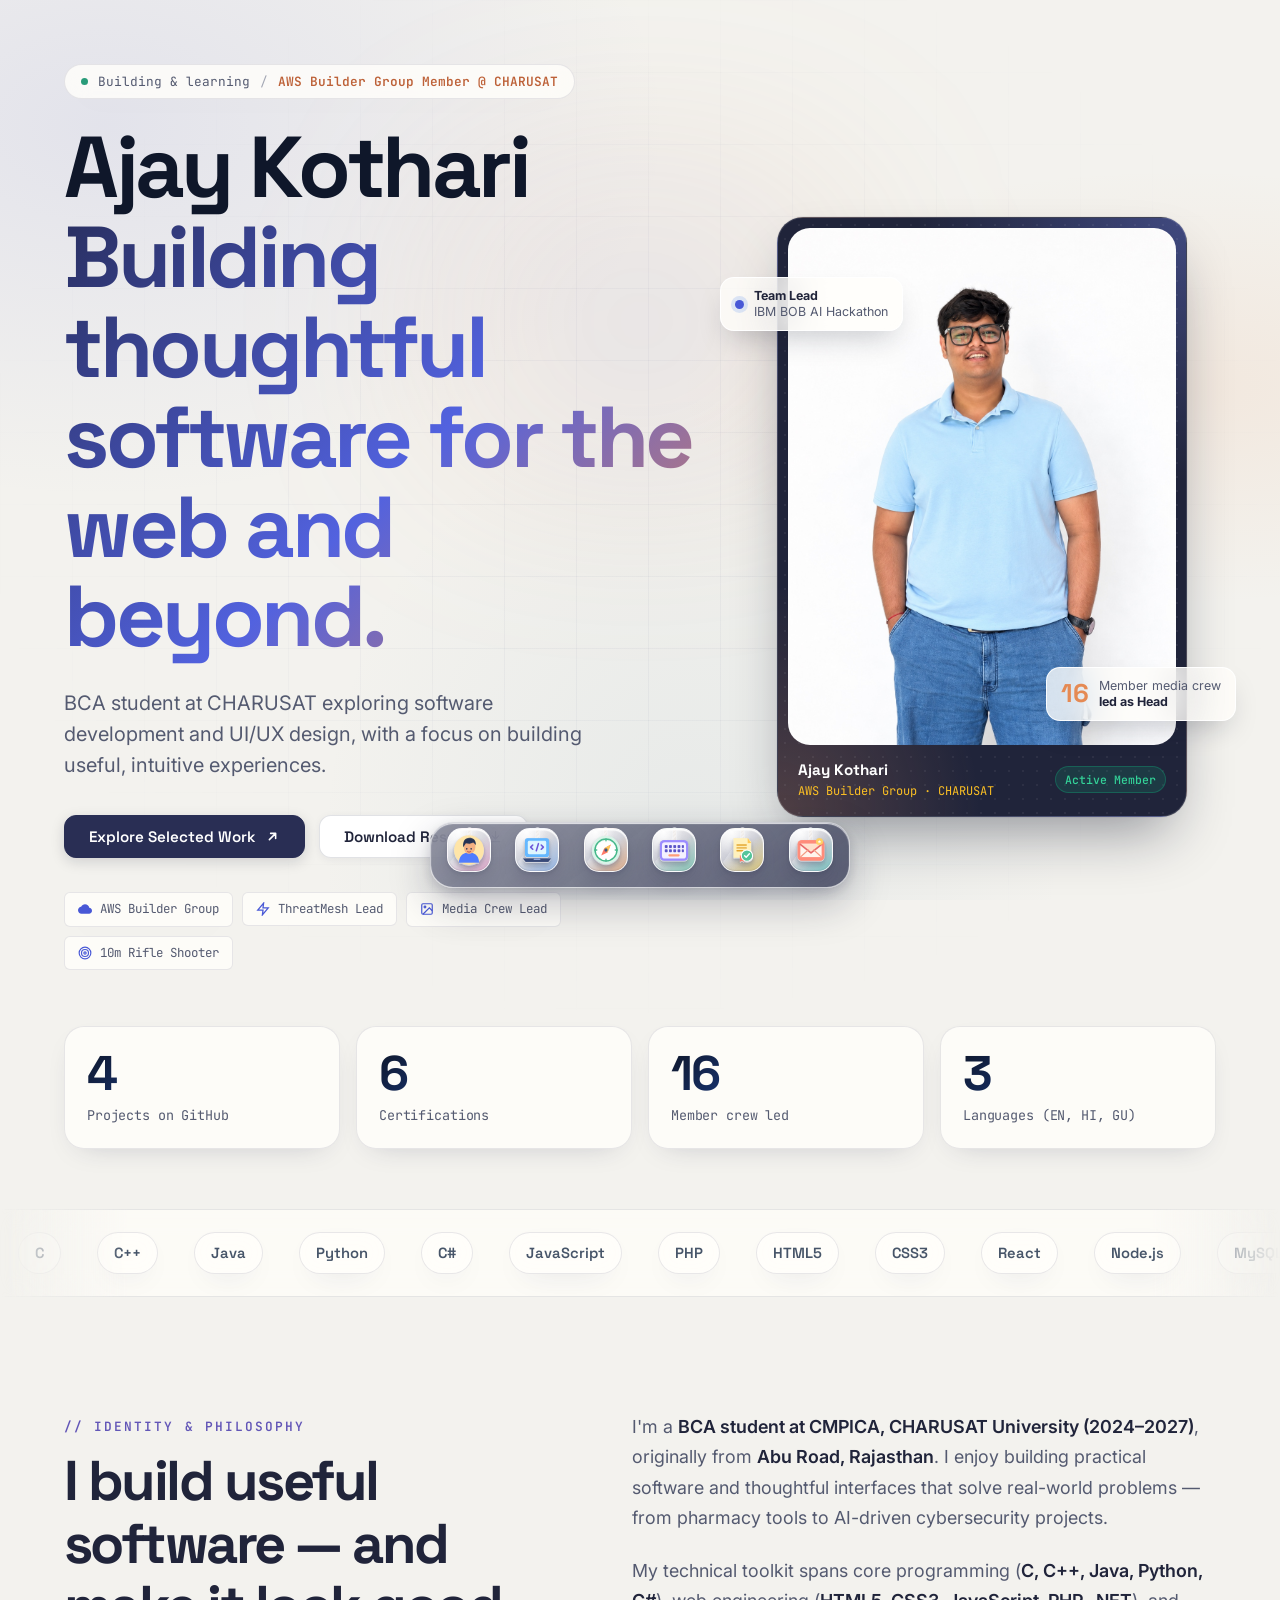
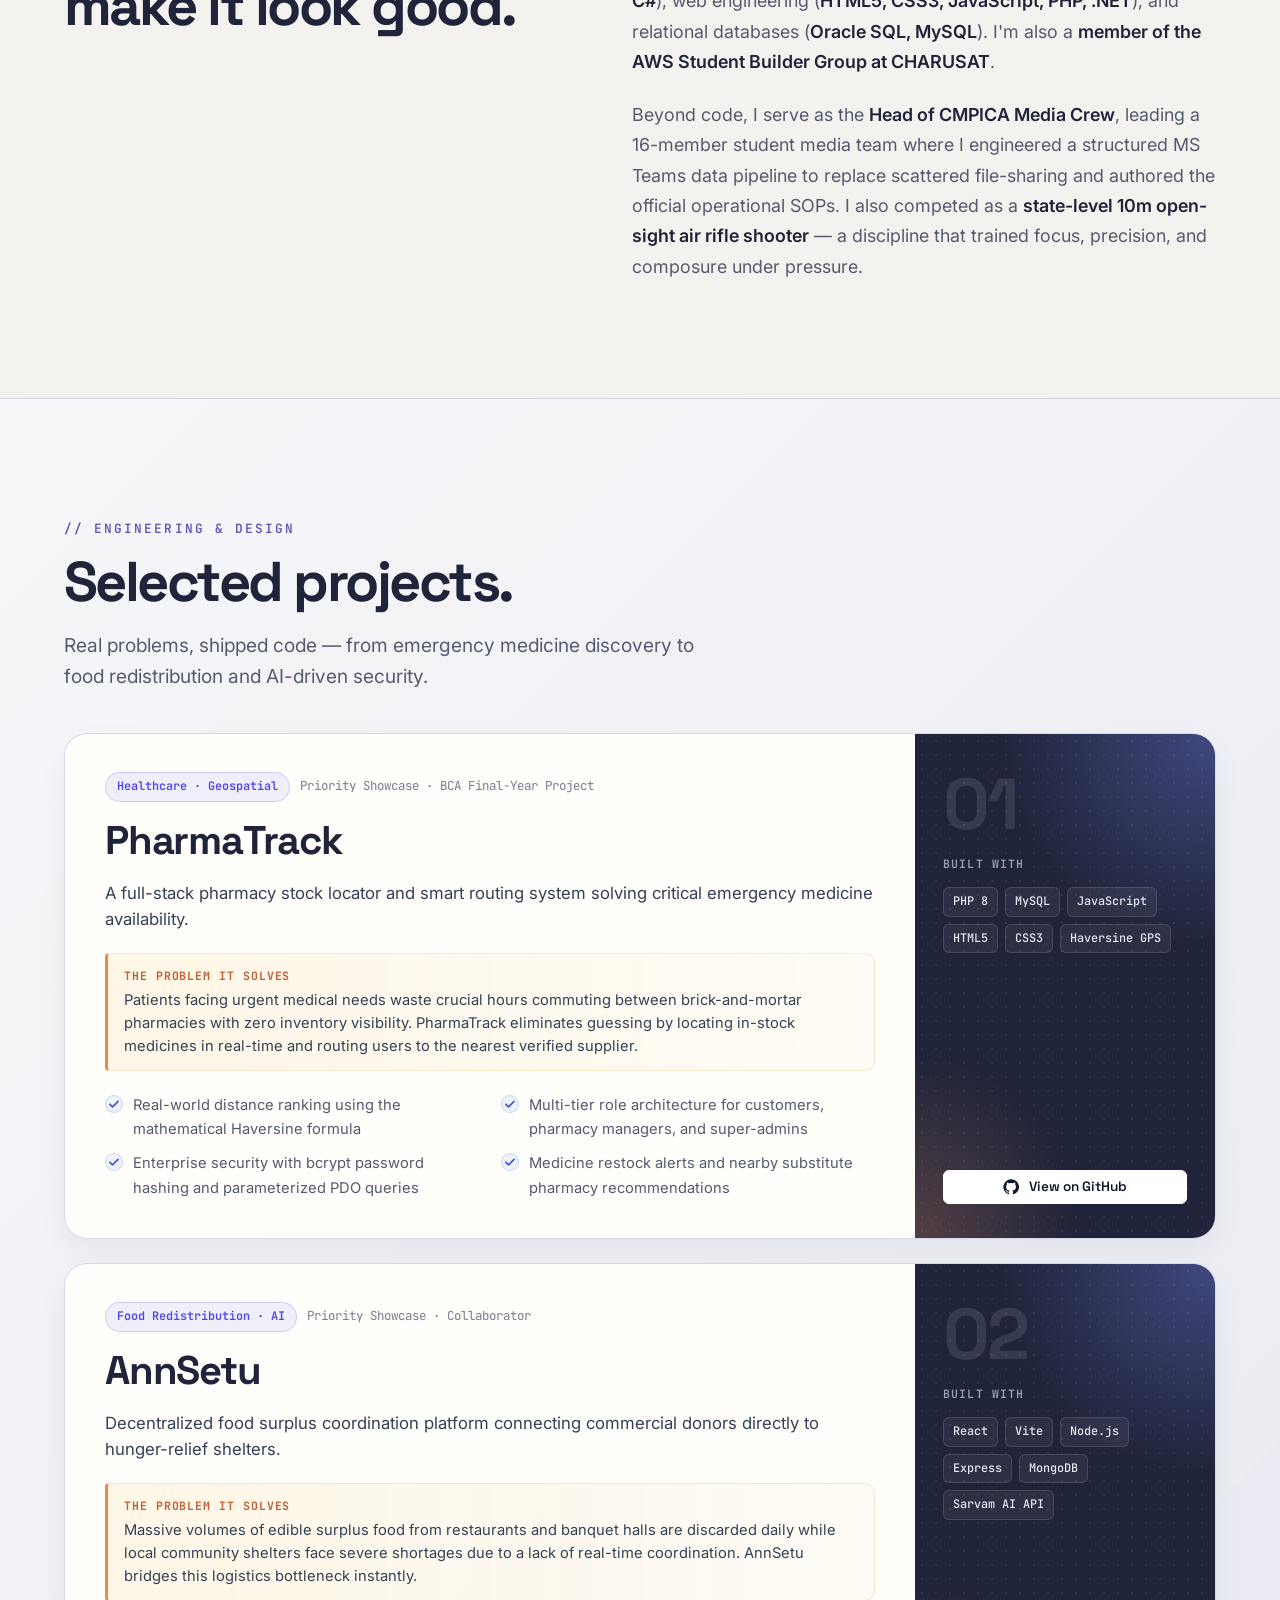
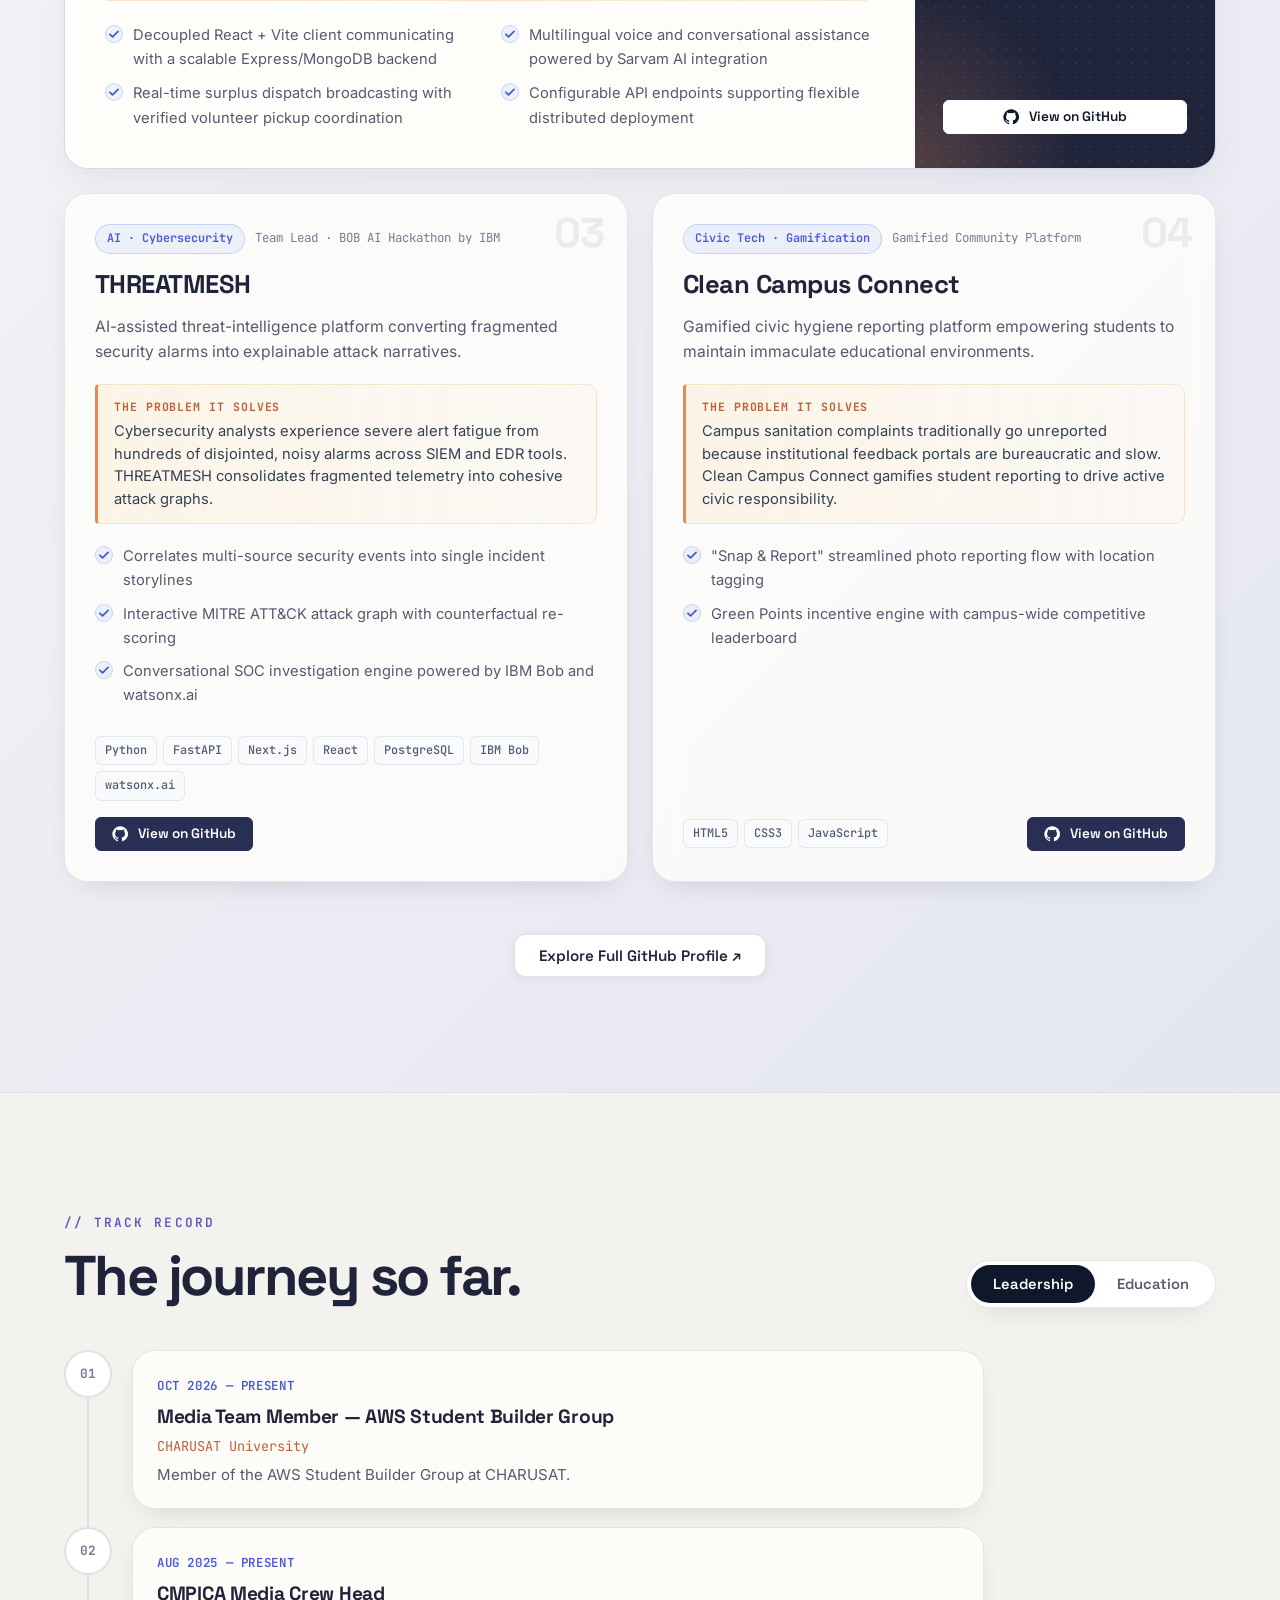
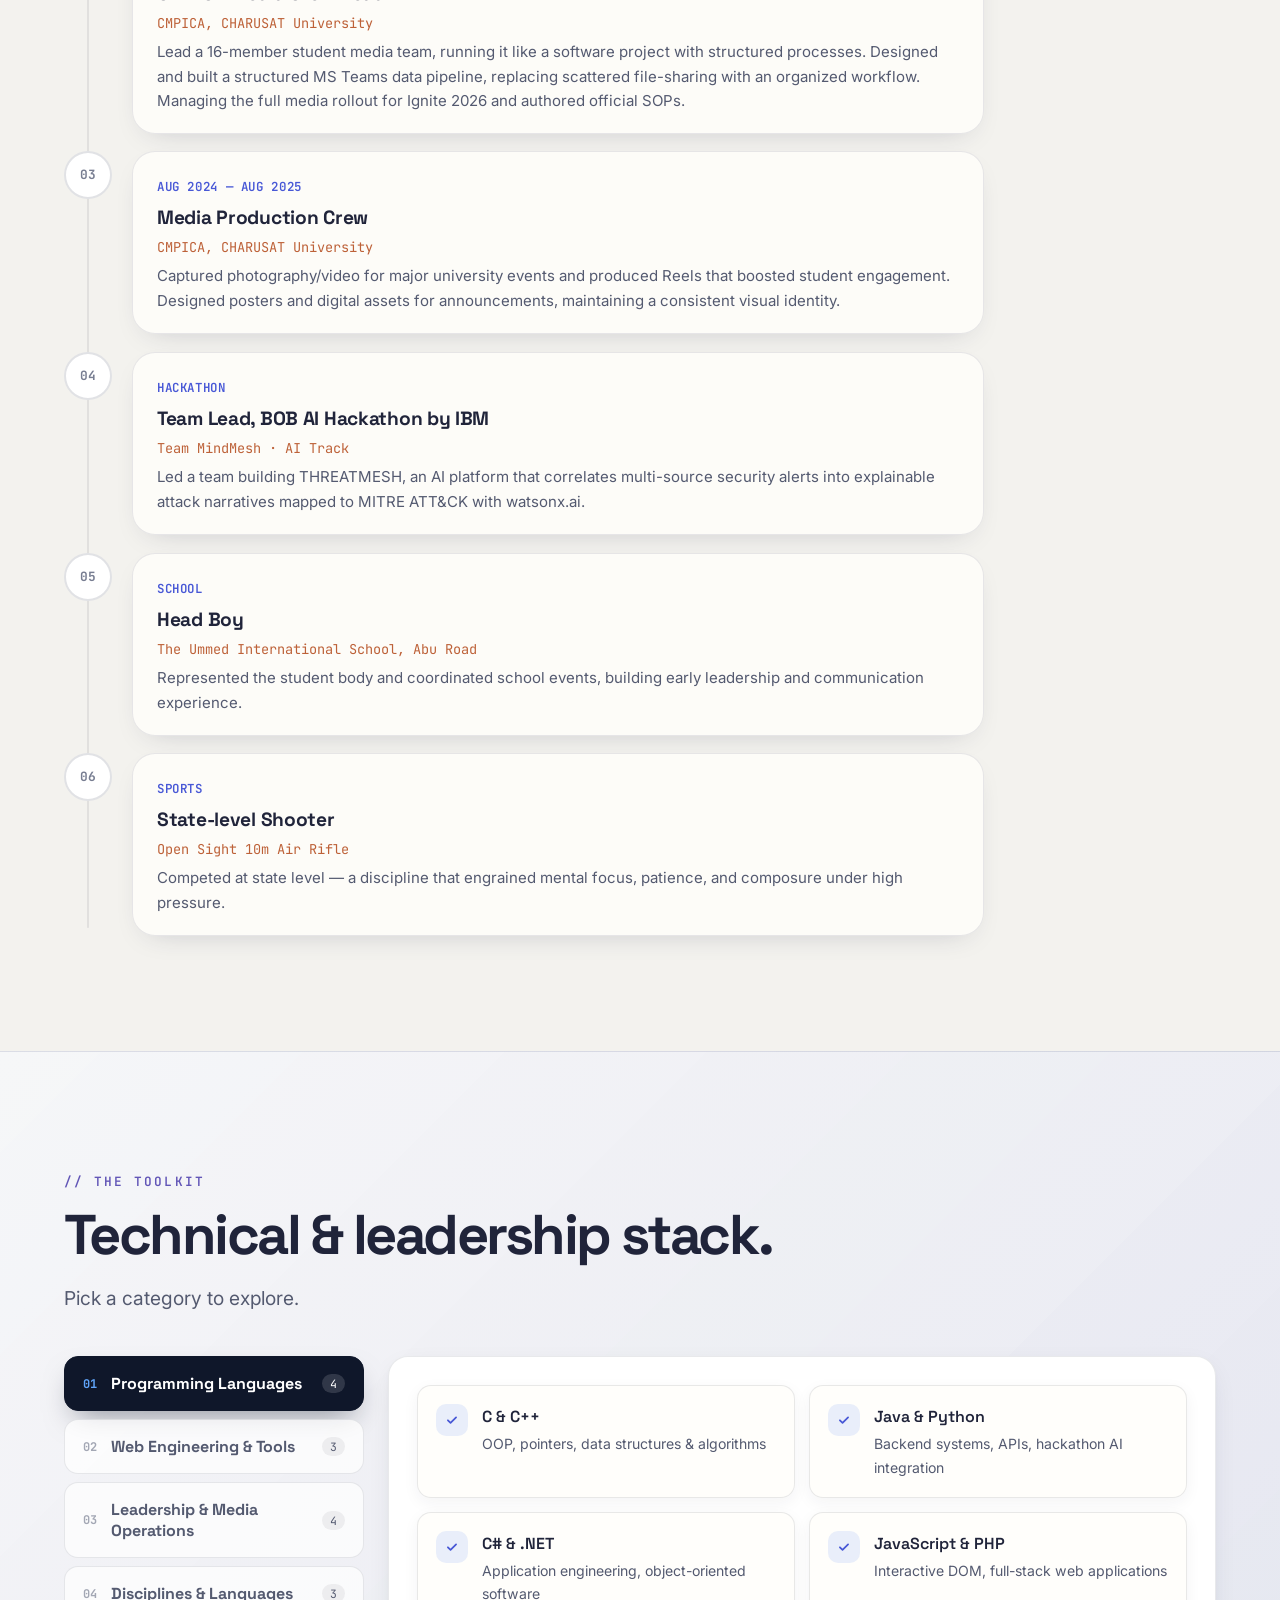
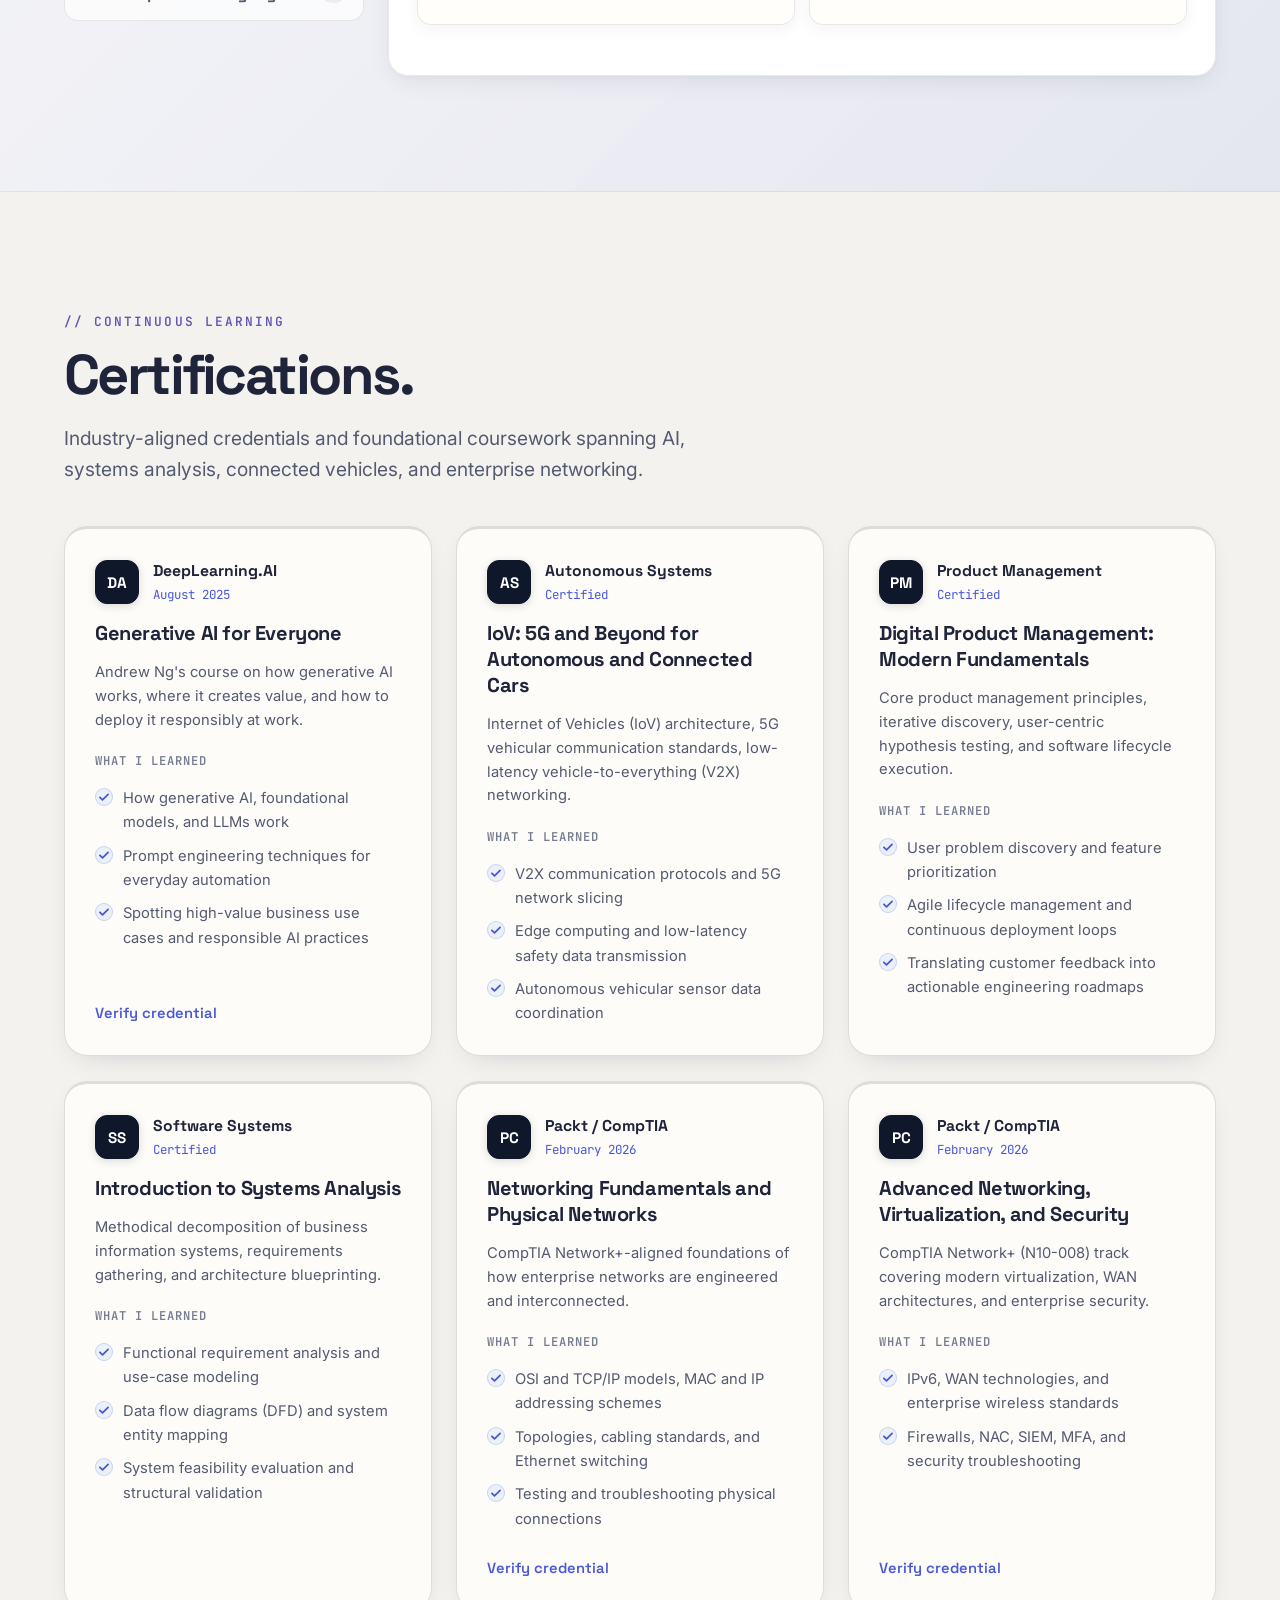
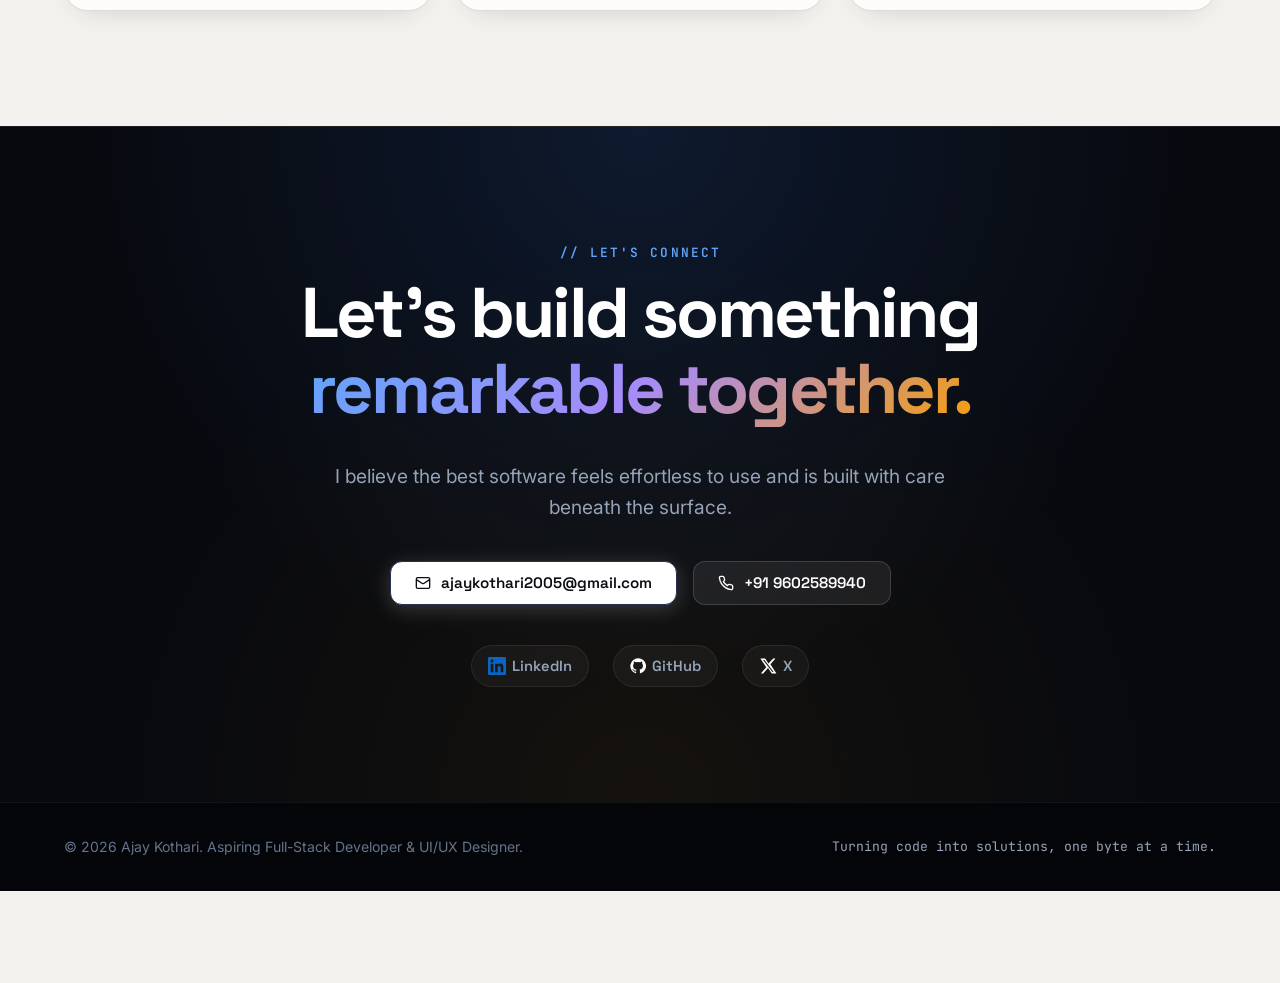
==== commit a7ea2a1e: "Fix initial styling and add multilingual greeting loader Load the local stylesheet before the option" ====
--- a/index.html
+++ b/index.html
@@ -26,11 +26,13 @@
     />
     <link rel="preconnect" href="https://fonts.googleapis.com" />
     <link rel="preconnect" href="https://fonts.gstatic.com" crossorigin />
+    <link rel="stylesheet" href="style.css" />
     <link
       href="https://fonts.googleapis.com/css2?family=Inter:wght@400;500;600;700&family=JetBrains+Mono:wght@400;500;600&family=Space+Grotesk:wght@500;600;700;800&display=swap"
       rel="stylesheet"
+      media="print"
+      onload="this.media='all'"
     />
-    <link rel="stylesheet" href="style.css" />
   </head>
 
   <body>
@@ -39,6 +41,15 @@
       <div class="page-loader__mark" aria-hidden="true">
         <span>AJ</span>
       </div>
+      <span class="page-loader__greeting" aria-hidden="true">
+        <span lang="en">Hello</span>
+        <span lang="hi">नमस्ते</span>
+        <span lang="fr">Bonjour</span>
+        <span lang="ja">こんにちは</span>
+        <span lang="es">Hola</span>
+        <span lang="ar" dir="rtl">مرحبا</span>
+        <span lang="ta">வணக்கம்</span>
+      </span>
       <span class="page-loader__label">AJAY KOTHARI</span>
       <span class="page-loader__track" aria-hidden="true"><span></span></span>
     </div>
--- a/style.css
+++ b/style.css
@@ -5,8 +5,6 @@
    Dark cinematic theme preserved exclusively for // Let's Connect
    Silky text reveal scroll motion.
    ========================================================= */
-
-@import url("https://fonts.googleapis.com/css2?family=Inter:wght@400;500;600;700&family=JetBrains+Mono:wght@400;500;600&family=Space+Grotesk:wght@500;600;700;800&display=swap");
 
 :root {
   /* Surface & Base Canvas (Light Theme) */
@@ -208,6 +206,37 @@
   font: 700 1.35rem/1 var(--font-display);
   letter-spacing: -0.08em;
 }
+.page-loader__greeting {
+  position: relative;
+  display: grid;
+  place-items: center;
+  min-width: 9ch;
+  height: 1.25em;
+  color: #fff;
+  font-family: "Noto Sans Devanagari", "Noto Sans JP", "Noto Sans Arabic", "Segoe UI", sans-serif;
+  font-size: clamp(1.8rem, 5vw, 2.4rem);
+  font-weight: 700;
+  line-height: 1.25;
+  text-align: center;
+}
+.page-loader__greeting span {
+  position: absolute;
+  inset: 0;
+  display: grid;
+  place-items: center;
+  opacity: 0;
+  animation: greeting-cycle 190ms ease both;
+}
+.page-loader__greeting span:nth-child(1) { animation-delay: 0ms; }
+.page-loader__greeting span:nth-child(2) { animation-delay: 190ms; }
+.page-loader__greeting span:nth-child(3) { animation-delay: 380ms; }
+.page-loader__greeting span:nth-child(4) { animation-delay: 570ms; }
+.page-loader__greeting span:nth-child(5) { animation-delay: 760ms; }
+.page-loader__greeting span:nth-child(6) { animation-delay: 950ms; }
+.page-loader__greeting span:nth-child(7) { animation-delay: 1140ms; }
+.page-loader__greeting span[dir="rtl"] {
+  direction: rtl;
+}
 .page-loader__label {
   color: rgba(241, 245, 249, 0.8);
   font-family: var(--font-mono);
@@ -236,6 +265,11 @@
 @keyframes loader-progress {
   0% { transform: translateX(-110%); }
   100% { transform: translateX(250%); }
+}
+@keyframes greeting-cycle {
+  0% { opacity: 0; transform: translateY(6px); }
+  20%, 80% { opacity: 1; transform: translateY(0); }
+  100% { opacity: 0; transform: translateY(-5px); }
 }
 
 .scroll-progress {
@@ -1640,8 +1674,12 @@
 @media (prefers-reduced-motion: reduce) {
   .page-loader__mark,
   .page-loader__track span,
+  .page-loader__greeting span,
   .rope-toy__item {
     animation: none;
+  }
+  .page-loader__greeting span:first-child {
+    opacity: 1;
   }
   .page-loader {
     transition-duration: 0.01ms;
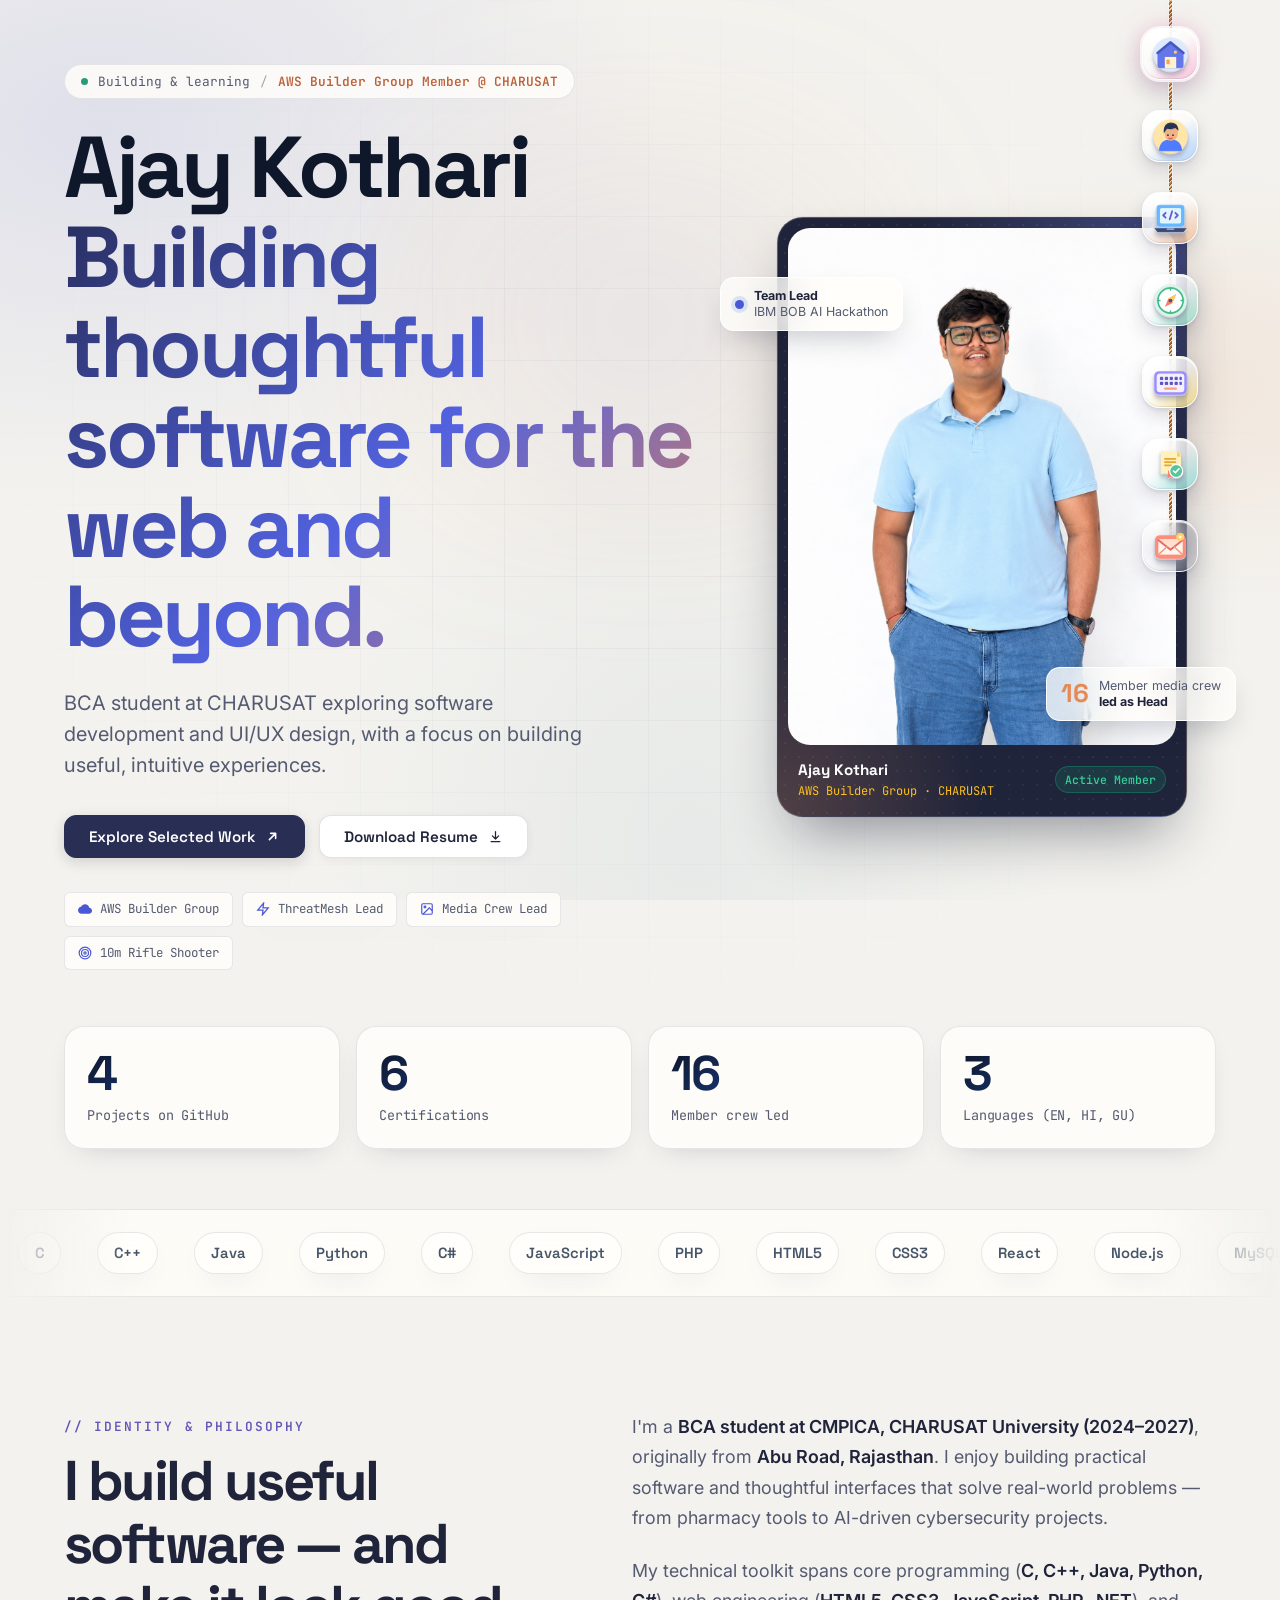
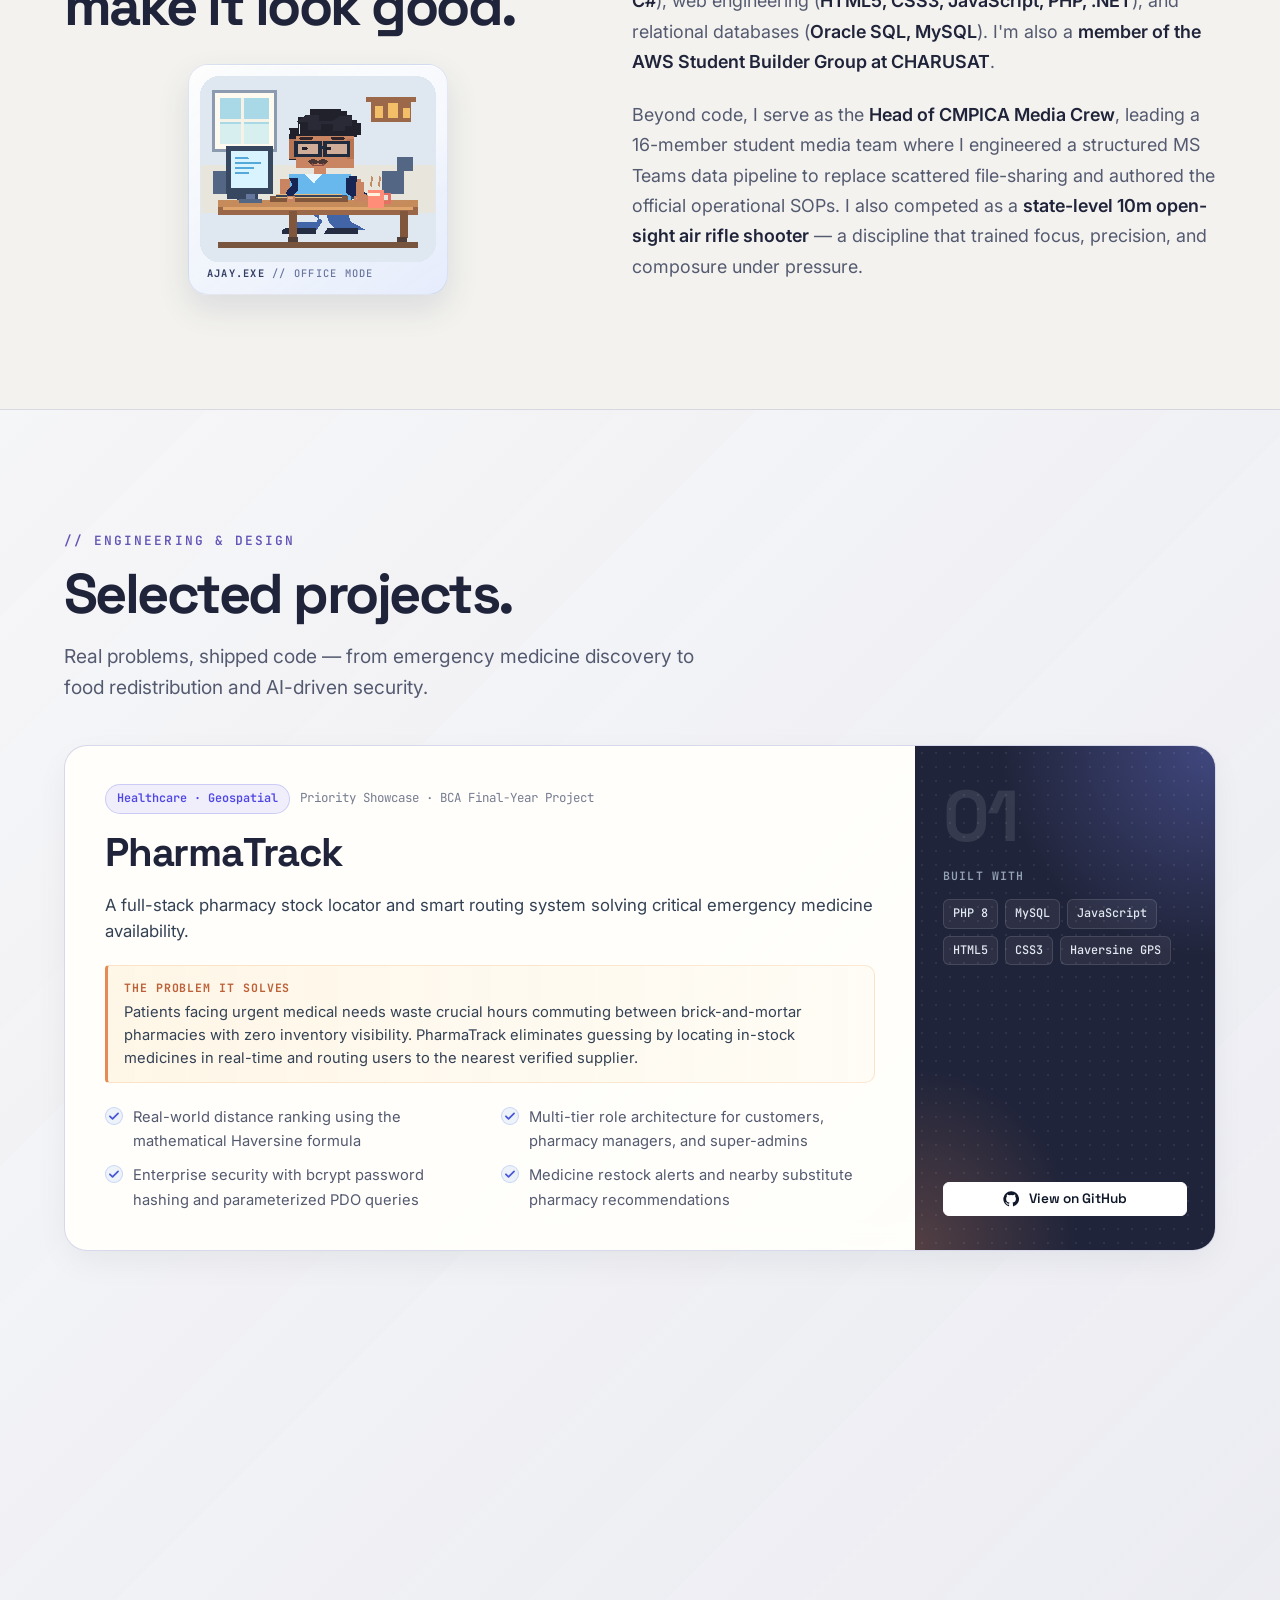
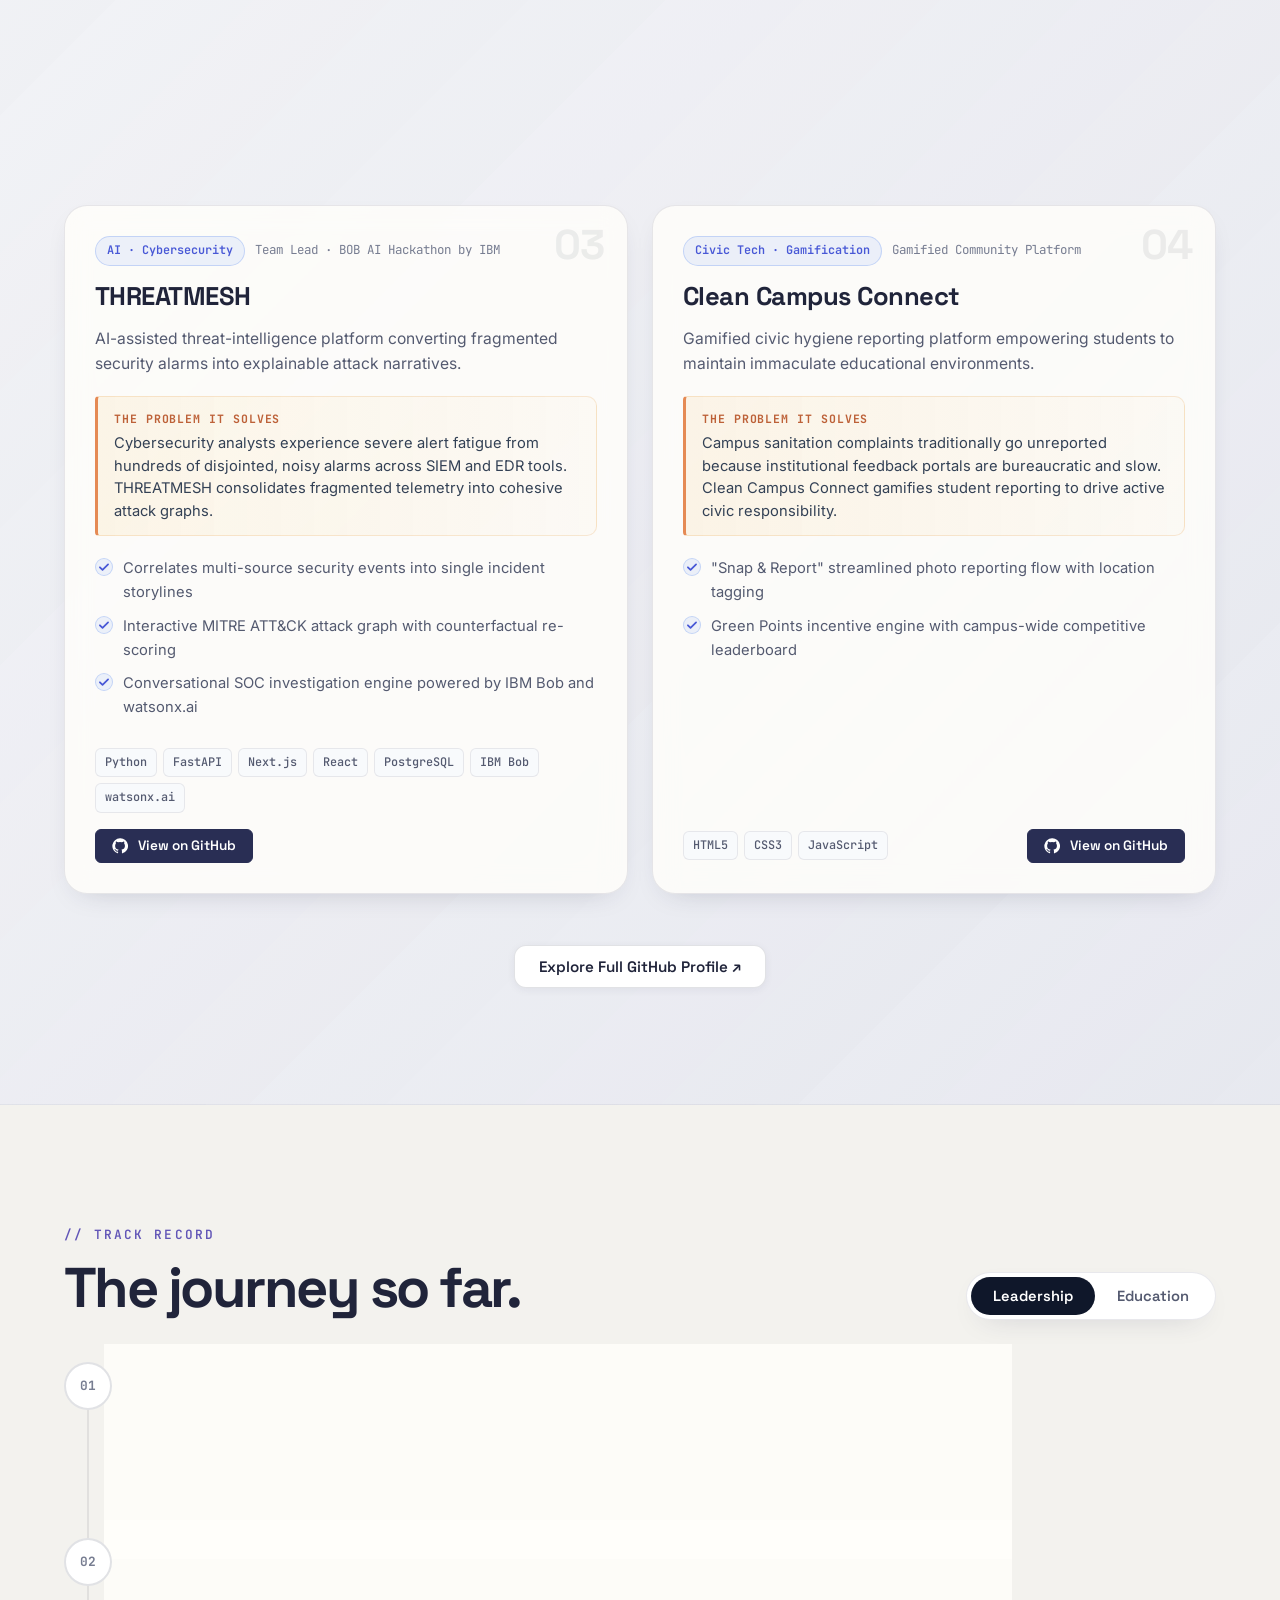
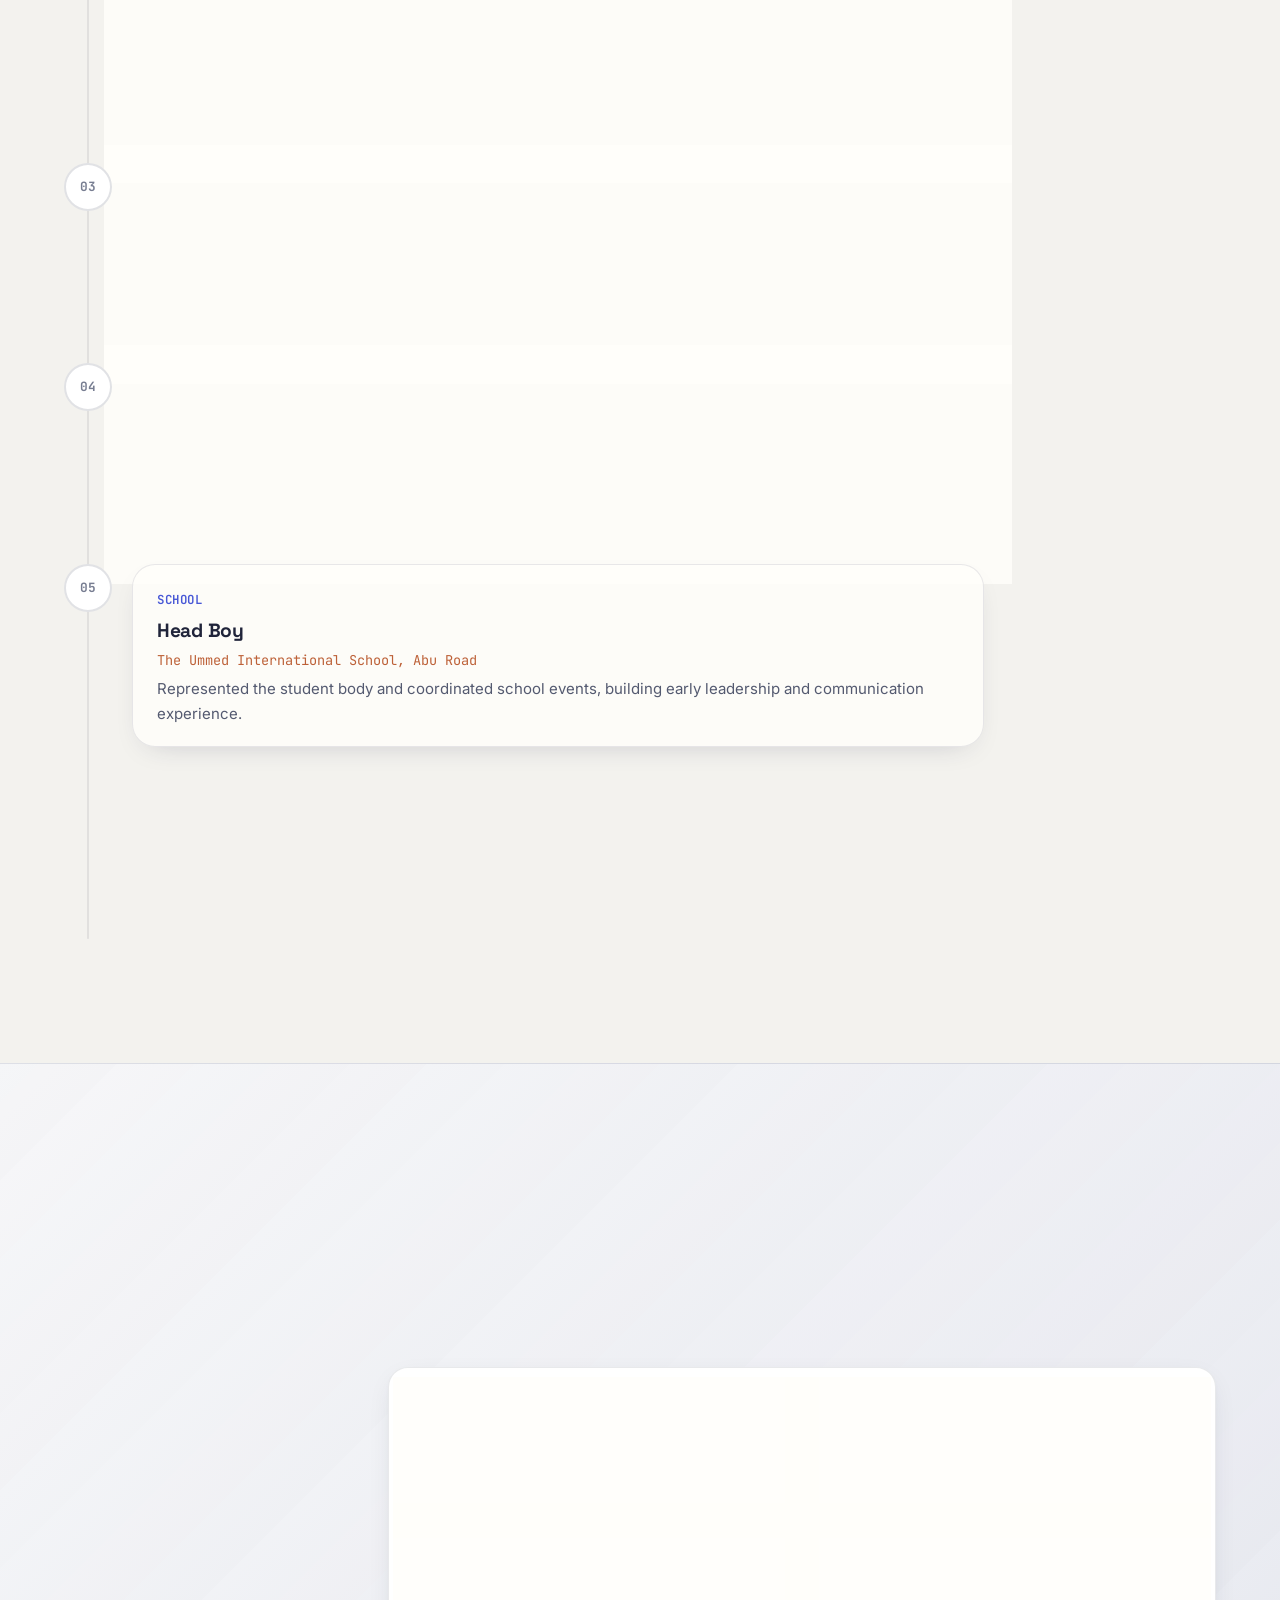
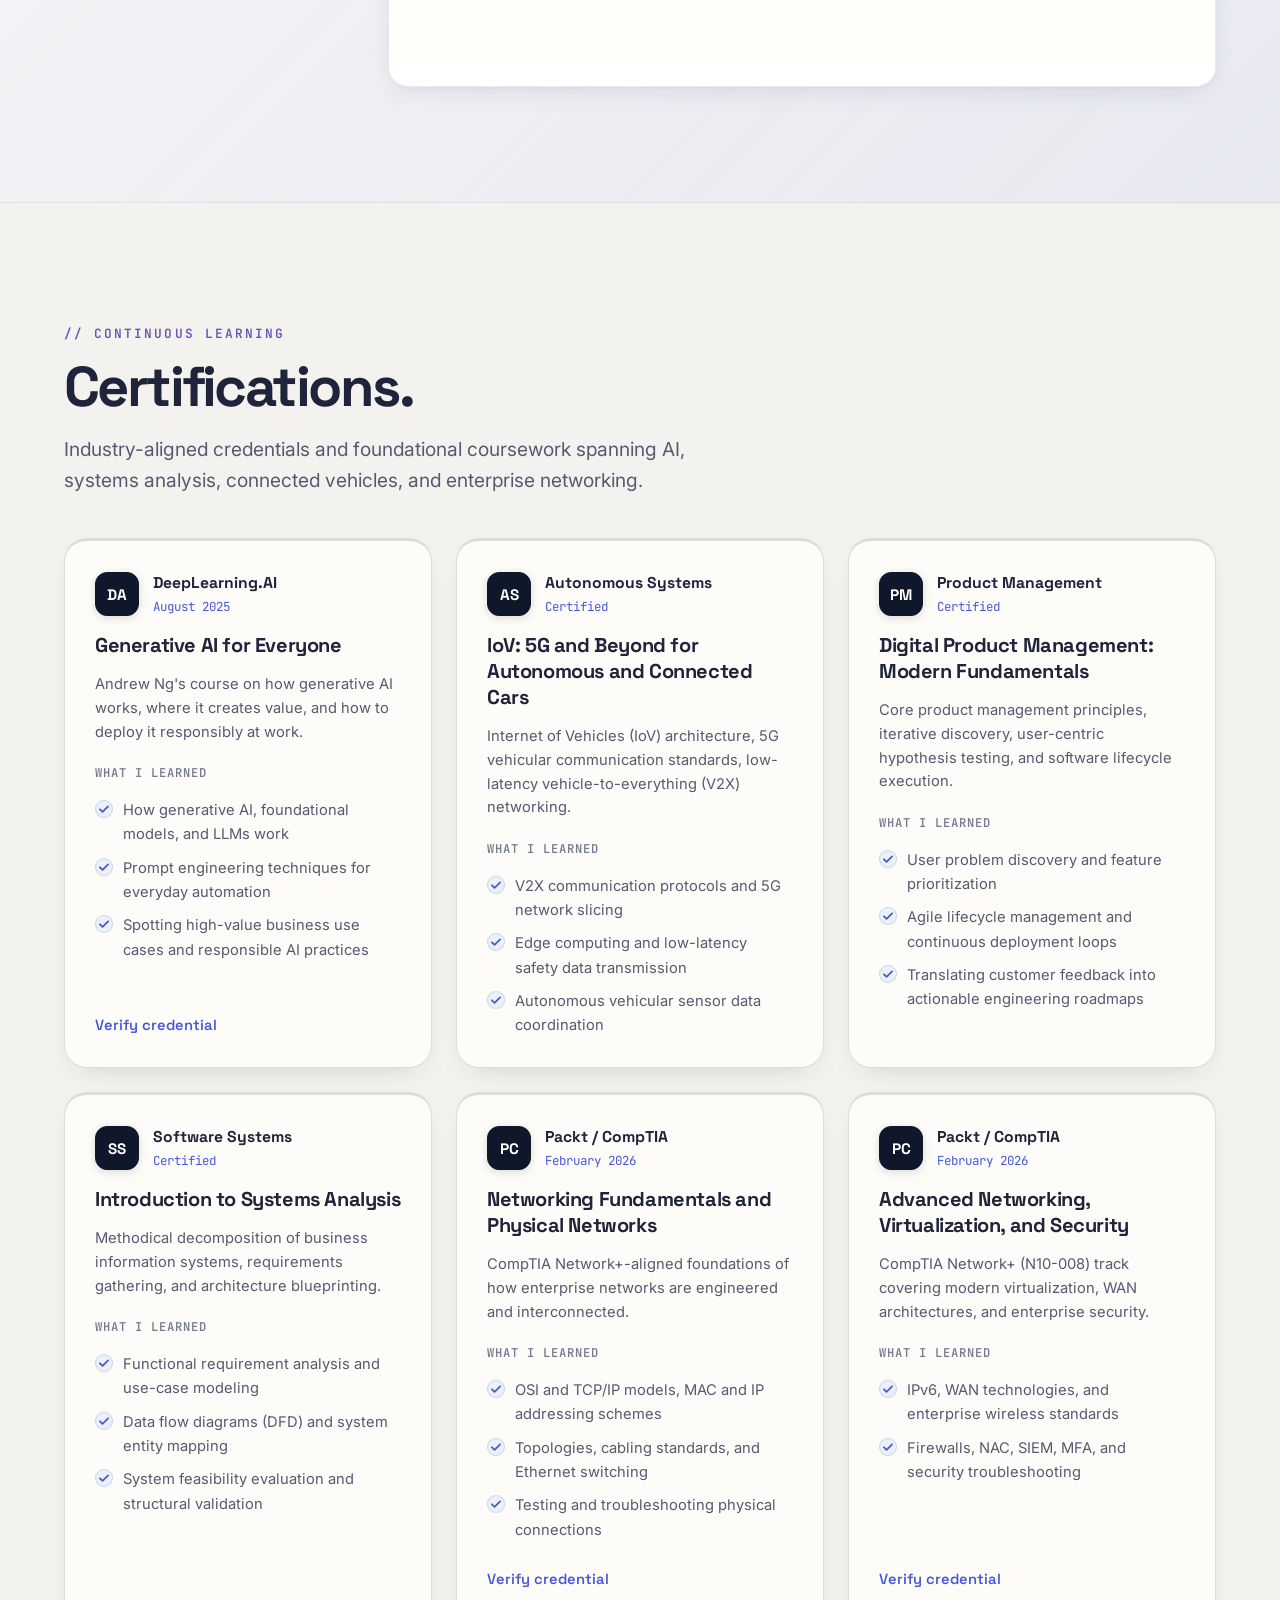
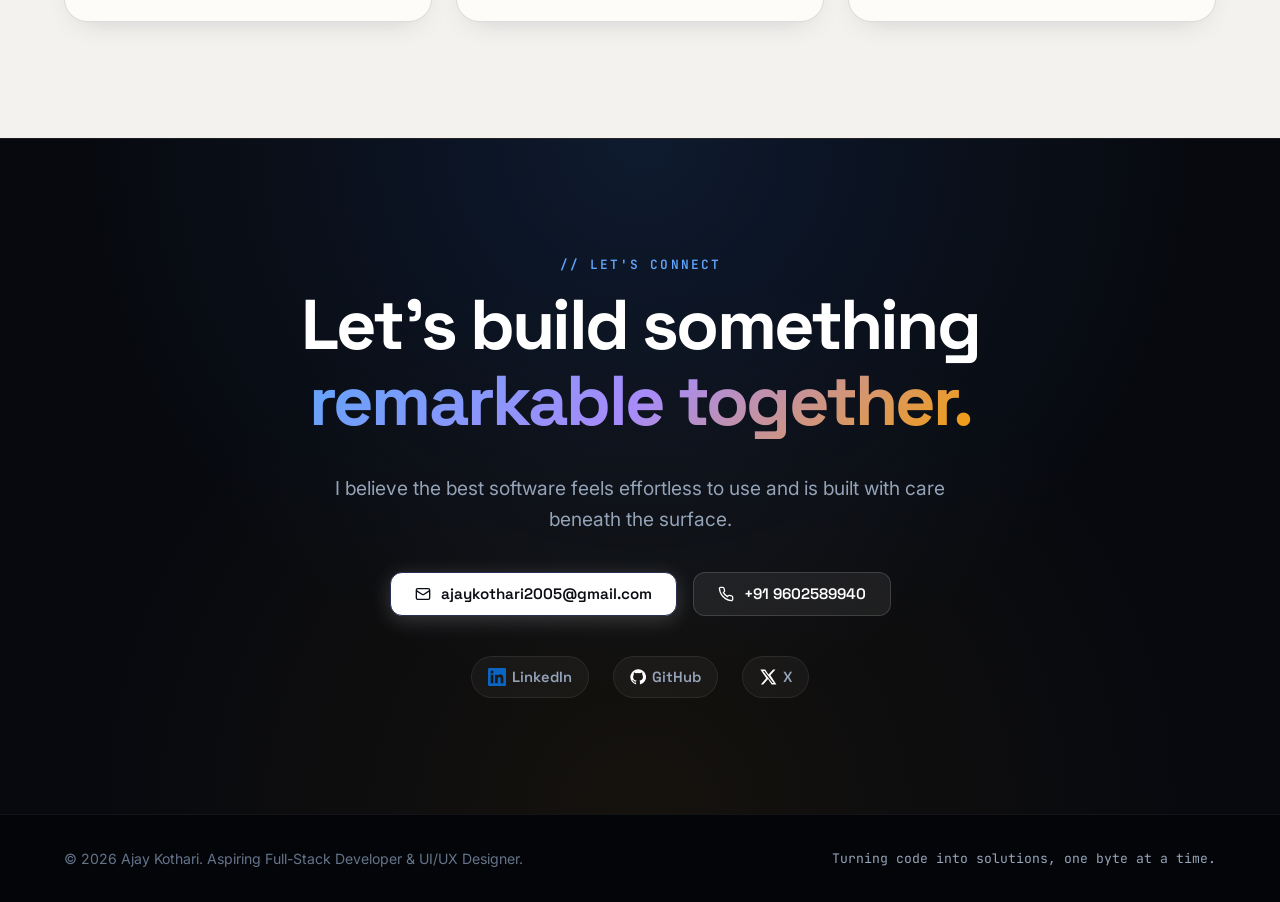
==== commit 8df2eae2: "Enhance portfolio office scene and backgrounds Add a centered animated desktop-office miniature and " ====
--- a/index.html
+++ b/index.html
@@ -55,6 +55,23 @@
     </div>
     <div class="scroll-progress" aria-hidden="true"></div>
     <nav class="rope-toy" id="ropeToy" aria-label="Section navigation">
+      <div class="rope-toy__item" data-base-length="24">
+        <span class="rope-toy__cord" aria-hidden="true"></span>
+        <button class="rope-toy__charm" type="button" data-target="top" aria-label="Go to Home">
+          <span class="rope-toy__glyph" aria-hidden="true">
+            <svg viewBox="0 0 48 48">
+              <circle cx="24" cy="24" r="21" fill="#dce9ff" />
+              <path d="m8 22 16-13 16 13v16a3 3 0 0 1-3 3H11a3 3 0 0 1-3-3z" fill="#6577e8" />
+              <path d="M17 41V27h14v14" fill="#fff2cc" />
+              <path d="m8 22 16-13 16 13" fill="none" stroke="#4355bf" stroke-width="3" stroke-linecap="round" stroke-linejoin="round" />
+              <rect x="19" y="30" width="4" height="6" rx="1" fill="#f4a261" />
+              <circle cx="30" cy="21" r="2" fill="#ffd166" />
+            </svg>
+          </span>
+          <span class="rope-toy__name">Home</span>
+          <span class="rope-toy__feedback" aria-hidden="true"></span>
+        </button>
+      </div>
       <div class="rope-toy__item" data-base-length="24">
         <span class="rope-toy__cord" aria-hidden="true"></span>
         <button class="rope-toy__charm" type="button" data-target="about" aria-label="Go to About">
@@ -368,6 +385,74 @@
             <h2 class="section-title reveal" data-field="about-title">
               I build useful software — and make it look good.
             </h2>
+            <figure class="voxel-mini reveal">
+              <svg viewBox="0 0 240 190" role="img" aria-labelledby="voxelTitle voxelDescription">
+                <title id="voxelTitle">Ajay at his office desktop with coffee</title>
+                <desc id="voxelDescription">A centered block-style miniature inspired by Ajay, seated in an office chair at a wooden desk with a desktop computer, typing and lifting a coffee mug for a sip.</desc>
+                <rect x="1" y="1" width="238" height="188" rx="20" fill="#dfe8f1" />
+                <path d="M2 91h236v48H2z" fill="#e8e5dc" />
+                <path d="M15 17h62v59H15z" fill="#fffaf0" stroke="#8d9bb0" stroke-width="3" />
+                <path d="M21 23h50v47H21z" fill="#a9d9e7" />
+                <path d="M21 49h50v21H21z" fill="#d8eff0" />
+                <path d="M44 23v47M21 46h50" stroke="#f7f2e8" stroke-width="3" />
+                <path d="M168 22h51v5h-51zm5 5v20h41V27z" fill="#9b684a" />
+                <path d="M177 31h9v12h-9zm14-3h10v15h-10zm15 5h7v10h-7z" fill="#f2be68" />
+                <path d="M14 97h16V83h15v14h-9v23H14z" fill="#536785" />
+                <path d="M185 97h15V83h16v14h-9v23h-22z" fill="#536785" />
+                <path d="M28 118h31v7H28zm106 0h31v7h-31z" fill="#36475f" />
+                <path d="M38 123h8v15h-8zm108 0h8v15h-8z" fill="#36475f" />
+                <path d="M90 59h12V43h12V36h35v9h10v18h-9v23H91V59z" fill="#20212b" />
+                <path d="M98 62h58v32H98z" fill="#c98561" />
+                <path d="M91 65h7v20h-7zm58 0h7v20h-7z" fill="#b87555" />
+                <path d="M91 53h9V42h12v-8h31v6h11v8h9v13h-9V52h-8v6h-13v-7h-11v6h-12v-8h-9v13h-9z" fill="#20212b" />
+                <path d="m99 47 9-7h13v6h14l8-5h11v10h-7v5h-12v-7h-12v6h-13v-8H99z" fill="#292a36" />
+                <path d="M98 68h24v13H98zm29 0h24v13h-24z" fill="#d7edf4" fill-opacity=".38" stroke="#202b3d" stroke-width="3.5" />
+                <path d="M122 73h5" stroke="#202b3d" stroke-width="3" />
+                <path d="M102 64h12m20 0h12" stroke="#31252a" stroke-width="2.3" stroke-linecap="round" />
+                <path d="M105 74h3m21 0h3" stroke="#20212b" stroke-width="3" stroke-linecap="round" />
+                <path d="M110 87c4-3 7-3 10 0 3-3 7-3 10 0-2 4-6 4-10 2-4 2-8 2-10-2z" fill="#493735" />
+                <path d="M114 90c4 3 8 3 12 0" fill="none" stroke="#8e4f49" stroke-width="1.8" stroke-linecap="round" />
+                <path d="M116 92h12v11h-12z" fill="#cf8966" />
+                <path d="M91 100h62v31H91z" fill="#68b8ed" />
+                <path d="M82 105h10v21H82z" fill="#c98561" />
+                <path d="M153 105h10v15h-10z" fill="#c98561" />
+                <path d="M107 100h17l-8 9z" fill="#e8f6ff" />
+                <path d="M104 121h21v18h-21zm24 0h21v18h-21z" fill="#405377" />
+                <path d="M104 135h20l-5 13H95l-5 8h29l6-9zm24 0h21l4 13 15 8h-30l-8-9z" fill="#4265a7" />
+                <path d="M88 154h30v6H84v-4zm42 0h30v6h-34z" fill="#252d43" />
+                <path d="M19 168h202v6H19z" fill="#78553e" />
+                <path d="M19 128h202v13H19z" fill="#9a6848" />
+                <path d="M19 126h202v7H19z" fill="#c58b5b" />
+                <path d="M24 133h192v3H24z" fill="#dfa56d" />
+                <path d="M91 137h8v27h-8zm112 0h8v27h-8z" fill="#80573d" />
+                <path d="M90 163h10v5H90zm110 0h10v5h-10z" fill="#503f38" />
+                <path d="M27 72h48v48H27z" fill="#36475f" />
+                <path d="M32 77h38v37H32z" fill="#d9f3ff" />
+                <path d="M37 84h12m-12 5h25m-25 5h18m-18 5h13" stroke="#55a9d9" stroke-width="2" stroke-linecap="round" />
+                <path d="M47 120h9v6h-9z" fill="#65779d" />
+                <path d="M40 125h24v4H40z" fill="#536785" />
+                <path d="M72 122h78v6H72z" fill="#80573d" />
+                <path d="M78 120h66v4H78z" fill="#e7bb7d" />
+                <path d="M78 121h66v2H78z" fill="#37445b" />
+                <g class="voxel-typing-hands">
+                  <path d="M91 104h9v12l-8 8-5-5 7-8z" fill="#172554" />
+                  <path d="M148 104h8v11l10 6-4 6-14-8z" fill="#172554" />
+                  <path d="M89 122h8v6h-8zm67 0h9v6h-9z" fill="#c98561" />
+                  <path d="M90 124h5m63 0h6" stroke="#e4ad84" stroke-width="1.5" />
+                </g>
+                <g class="voxel-coffee">
+                  <path d="M151 102h8v11l11 7-4 7-15-9z" fill="#172554" />
+                  <path d="M158 108h8v11l8 5-4 7-12-7z" fill="#c98561" />
+                  <path d="M170 116h17v18h-17z" fill="#ff8d78" />
+                  <path d="M187 120h5v9h-5" fill="none" stroke="#e66f65" stroke-width="3" />
+                  <path d="M170 119h13v3h-13z" fill="#fff1dc" />
+                  <g class="voxel-steam">
+                    <path d="M174 112c-3-4 3-5 0-9m8 9c-3-4 3-5 0-9" fill="none" stroke="#c18d67" stroke-width="1.6" stroke-linecap="round" />
+                  </g>
+                </g>
+              </svg>
+              <figcaption>AJAY.EXE <span>// OFFICE MODE</span></figcaption>
+            </figure>
           </div>
           <div class="about-body reveal" data-field="about-body"></div>
         </div>
--- a/style.css
+++ b/style.css
@@ -96,19 +96,24 @@
   font-size: 16px;
   line-height: 1.65;
   color: var(--text-primary);
-  background: var(--bg-base);
+  background-color: var(--page-tone, var(--bg-base));
   background-image:
     radial-gradient(
       circle at 14% 12%,
-      rgba(102, 112, 215, 0.085) 0%,
+      var(--page-glow-a, rgba(102, 112, 215, 0.085)) 0%,
       transparent 45%
     ),
     radial-gradient(
       circle at 86% 28%,
-      rgba(231, 143, 90, 0.07) 0%,
+      var(--page-glow-b, rgba(231, 143, 90, 0.07)) 0%,
       transparent 40%
-    );
+    ),
+    radial-gradient(rgba(47, 52, 79, 0.075) 0.7px, transparent 0.7px),
+    linear-gradient(rgba(57, 67, 126, 0.018) 1px, transparent 1px),
+    linear-gradient(90deg, rgba(57, 67, 126, 0.018) 1px, transparent 1px);
+  background-size: auto, auto, 18px 18px, 72px 72px, 72px 72px;
   background-attachment: fixed;
+  transition: background-color 850ms ease;
   -webkit-font-smoothing: antialiased;
   -moz-osx-font-smoothing: grayscale;
   overflow-x: hidden;
@@ -728,6 +733,67 @@
 
 .about-body p + p {
   margin-top: 22px;
+}
+
+.voxel-mini {
+  position: relative;
+  width: min(100%, 260px);
+  margin: 26px auto 0;
+  padding: 10px 10px 8px;
+  overflow: hidden;
+  border: 1px solid rgba(91, 111, 176, 0.15);
+  border-radius: 20px;
+  background:
+    radial-gradient(circle at 78% 18%, rgba(255, 255, 255, 0.8), transparent 36%),
+    linear-gradient(145deg, rgba(255, 255, 255, 0.85), rgba(225, 235, 255, 0.78));
+  box-shadow:
+    0 14px 32px rgba(41, 54, 96, 0.12),
+    inset 0 1px rgba(255, 255, 255, 0.95);
+}
+.voxel-mini svg {
+  display: block;
+  width: 100%;
+  height: auto;
+  shape-rendering: crispEdges;
+}
+.voxel-typing-hands {
+  transform-box: view-box;
+  transform-origin: center;
+  animation: voxel-type 560ms steps(2, end) infinite;
+}
+.voxel-coffee {
+  transform-box: view-box;
+  transform-origin: 151px 104px;
+  animation: voxel-sip 6.8s steps(1, end) infinite;
+}
+.voxel-steam {
+  transform-box: fill-box;
+  transform-origin: center;
+  animation: voxel-steam 1.8s ease-in-out infinite;
+}
+@keyframes voxel-type {
+  0%, 100% { transform: translateY(0); }
+  50% { transform: translateY(1.5px); }
+}
+@keyframes voxel-sip {
+  0%, 66%, 88%, 100% { transform: rotate(0deg); }
+  70%, 82% { transform: rotate(-120deg); }
+}
+@keyframes voxel-steam {
+  0%, 100% { opacity: 0.35; transform: translateY(1px); }
+  50% { opacity: 0.9; transform: translateY(-2px); }
+}
+.voxel-mini figcaption {
+  padding: 2px 8px 3px;
+  color: #333d62;
+  font-family: var(--font-mono);
+  font-size: 0.65rem;
+  font-weight: 700;
+  letter-spacing: 0.12em;
+}
+.voxel-mini figcaption span {
+  color: #69769f;
+  font-weight: 500;
 }
 
 .about-body strong {
@@ -1378,15 +1444,15 @@
   right: max(14px, calc((100vw - var(--maxw)) / 2 - 178px));
   z-index: 600;
   width: 164px;
-  height: 492px;
-  grid-template-rows: repeat(6, 82px);
+  height: 574px;
+  grid-template-rows: repeat(7, 82px);
   pointer-events: none;
   transform: none;
 }
 .rope-toy__item {
   --pull-x: 0px;
   --pull-y: 0px;
-  --cord-length: var(--base-length);
+  --base-length: 54px;
   --cord-angle: 0deg;
   position: relative;
   width: 164px;
@@ -1401,12 +1467,13 @@
 .rope-toy__item:nth-child(4) { animation-delay: -2.1s; }
 .rope-toy__item:nth-child(5) { animation-delay: -2.8s; }
 .rope-toy__item:nth-child(6) { animation-delay: -3.5s; }
+.rope-toy__item:nth-child(7) { animation-delay: -4.2s; }
 .rope-toy__cord {
   position: absolute;
   top: 0;
   left: 66.5px;
   width: 3px;
-  height: var(--cord-length);
+  height: var(--cord-length, var(--base-length));
   border-radius: 3px;
   background:
     repeating-linear-gradient(
@@ -1579,7 +1646,7 @@
   0%, 100% { rotate: -3deg; }
   50% { rotate: 3deg; }
 }
-@media (max-width: 1599px) {
+@media (max-width: 1100px) {
   body { padding-bottom: 92px; }
   .rope-toy {
     top: auto;
@@ -1588,21 +1655,21 @@
     left: 50%;
     width: min(420px, calc(100vw - 16px));
     height: 66px;
-    grid-template-columns: repeat(6, minmax(0, 1fr));
+    grid-template-columns: repeat(7, minmax(0, 1fr));
     grid-template-rows: 56px;
     gap: 0;
     padding: 5px 4px;
-    border: 1px solid rgba(255, 255, 255, 0.68);
+    border: 1px solid rgba(255, 255, 255, 0.82);
     border-radius: 23px;
     background:
-      linear-gradient(145deg, rgba(255, 255, 255, 0.38), rgba(255, 255, 255, 0.08)),
-      rgba(42, 47, 76, 0.82);
+      linear-gradient(145deg, rgba(255, 255, 255, 0.76), rgba(255, 255, 255, 0.36)),
+      rgba(241, 245, 255, 0.48);
     box-shadow:
-      inset 0 1px 1px rgba(255, 255, 255, 0.8),
-      0 16px 40px rgba(27, 31, 54, 0.27),
-      0 4px 12px rgba(27, 31, 54, 0.14);
-    -webkit-backdrop-filter: blur(24px) saturate(180%);
-    backdrop-filter: blur(24px) saturate(180%);
+      inset 0 1px 1px rgba(255, 255, 255, 0.96),
+      0 16px 40px rgba(35, 42, 78, 0.16),
+      0 4px 12px rgba(35, 42, 78, 0.08);
+    -webkit-backdrop-filter: blur(28px) saturate(175%);
+    backdrop-filter: blur(28px) saturate(175%);
     transform: translateX(-50%);
   }
   .rope-toy__item {
@@ -1615,7 +1682,7 @@
   .rope-toy__cord {
     left: calc(50% - 1.5px);
     top: 0;
-    height: var(--cord-length);
+    height: var(--cord-length, var(--base-length));
   }
   .rope-toy__charm {
     top: calc(var(--base-length) - 22px);
@@ -1779,6 +1846,11 @@
 
 /* ================= ACCESSIBILITY: REDUCED MOTION ================= */
 @media (prefers-reduced-motion: reduce) {
+  .voxel-typing-hands,
+  .voxel-coffee,
+  .voxel-steam {
+    animation: none;
+  }
   *,
   *::before,
   *::after {
@@ -1800,17 +1872,17 @@
 
 /* ---------- Warm paper canvas with restrained studio color ---------- */
 body {
-  background-color: #f3f2ee;
+  background-color: var(--page-tone, #f3f2ee);
   background-image:
     radial-gradient(rgba(47, 52, 79, 0.1) 0.7px, transparent 0.7px),
     radial-gradient(
       circle at 4% 12%,
-      rgba(99, 108, 205, 0.12) 0%,
+      var(--page-glow-a, rgba(99, 108, 205, 0.12)) 0%,
       transparent 34%
     ),
     radial-gradient(
       circle at 94% 48%,
-      rgba(234, 151, 104, 0.12) 0%,
+      var(--page-glow-b, rgba(234, 151, 104, 0.12)) 0%,
       transparent 30%
     ),
     radial-gradient(
@@ -1824,6 +1896,7 @@
     100% 100%,
     100% 100%;
   background-attachment: fixed;
+  transition: background-color 850ms ease;
 }
 
 /* Hero: softly gridded studio paper */
@@ -1851,9 +1924,10 @@
 
 /* Cool lavender breaks between paper sections */
 .section-alt {
-  background-color: rgba(232, 233, 241, 0.76);
-  background-image: linear-gradient(135deg, rgba(255,255,255,.68), rgba(230,232,243,.7));
+  background-color: var(--section-tone, rgba(232, 233, 241, 0.76));
+  background-image: linear-gradient(135deg, rgba(255,255,255,.56), rgba(230,232,243,.46));
   border-color: rgba(46, 52, 88, 0.1);
+  transition: background-color 850ms ease;
 }
 
 .section {
@@ -2731,14 +2805,15 @@
 
 /* ---------- Portfolio art direction: warm paper, ink, and glass ---------- */
 body {
-  background-color: #f3f2ee;
+  background-color: var(--page-tone, #f3f2ee);
   background-image:
     radial-gradient(rgba(39, 43, 72, 0.085) 0.65px, transparent 0.65px),
-    radial-gradient(ellipse at 8% 14%, rgba(117, 126, 216, 0.13), transparent 34%),
-    radial-gradient(ellipse at 92% 43%, rgba(235, 157, 104, 0.12), transparent 30%),
+    radial-gradient(ellipse at 8% 14%, var(--page-glow-a, rgba(117, 126, 216, 0.13)), transparent 34%),
+    radial-gradient(ellipse at 92% 43%, var(--page-glow-b, rgba(235, 157, 104, 0.12)), transparent 30%),
     radial-gradient(ellipse at 54% 94%, rgba(108, 148, 174, 0.09), transparent 38%);
-  background-size: 20px 20px, 100% 100%, 100% 100%, 100% 100%;
+  background-size: 18px 18px, 100% 100%, 100% 100%, 100% 100%;
   background-attachment: fixed;
+  transition: background-color 850ms ease;
 }
 
 .hero {
@@ -2761,9 +2836,10 @@
 }
 
 .section-alt {
-  background-color: rgba(231, 232, 240, 0.86);
-  background-image: linear-gradient(135deg, rgba(255, 255, 255, 0.6), rgba(226, 228, 239, 0.64));
+  background-color: var(--section-tone, rgba(231, 232, 240, 0.86));
+  background-image: linear-gradient(135deg, rgba(255, 255, 255, 0.52), rgba(226, 228, 239, 0.42));
   border-color: rgba(46, 52, 88, 0.1);
+  transition: background-color 850ms ease;
 }
 
 .status-pill,
@@ -2833,7 +2909,7 @@
     0 3px 7px rgba(31, 36, 64, 0.15);
 }
 
-@media (max-width: 1599px) {
+@media (max-width: 1100px) {
   .rope-toy {
     padding-bottom: max(5px, env(safe-area-inset-bottom));
   }
@@ -2841,3 +2917,15 @@
     left: 50%;
   }
 }
+
+@media (max-width: 360px) {
+  .rope-toy__charm {
+    top: calc(var(--base-length) - 19px);
+    width: 38px;
+    height: 38px;
+  }
+  .rope-toy__glyph svg {
+    width: 30px;
+    height: 30px;
+  }
+}
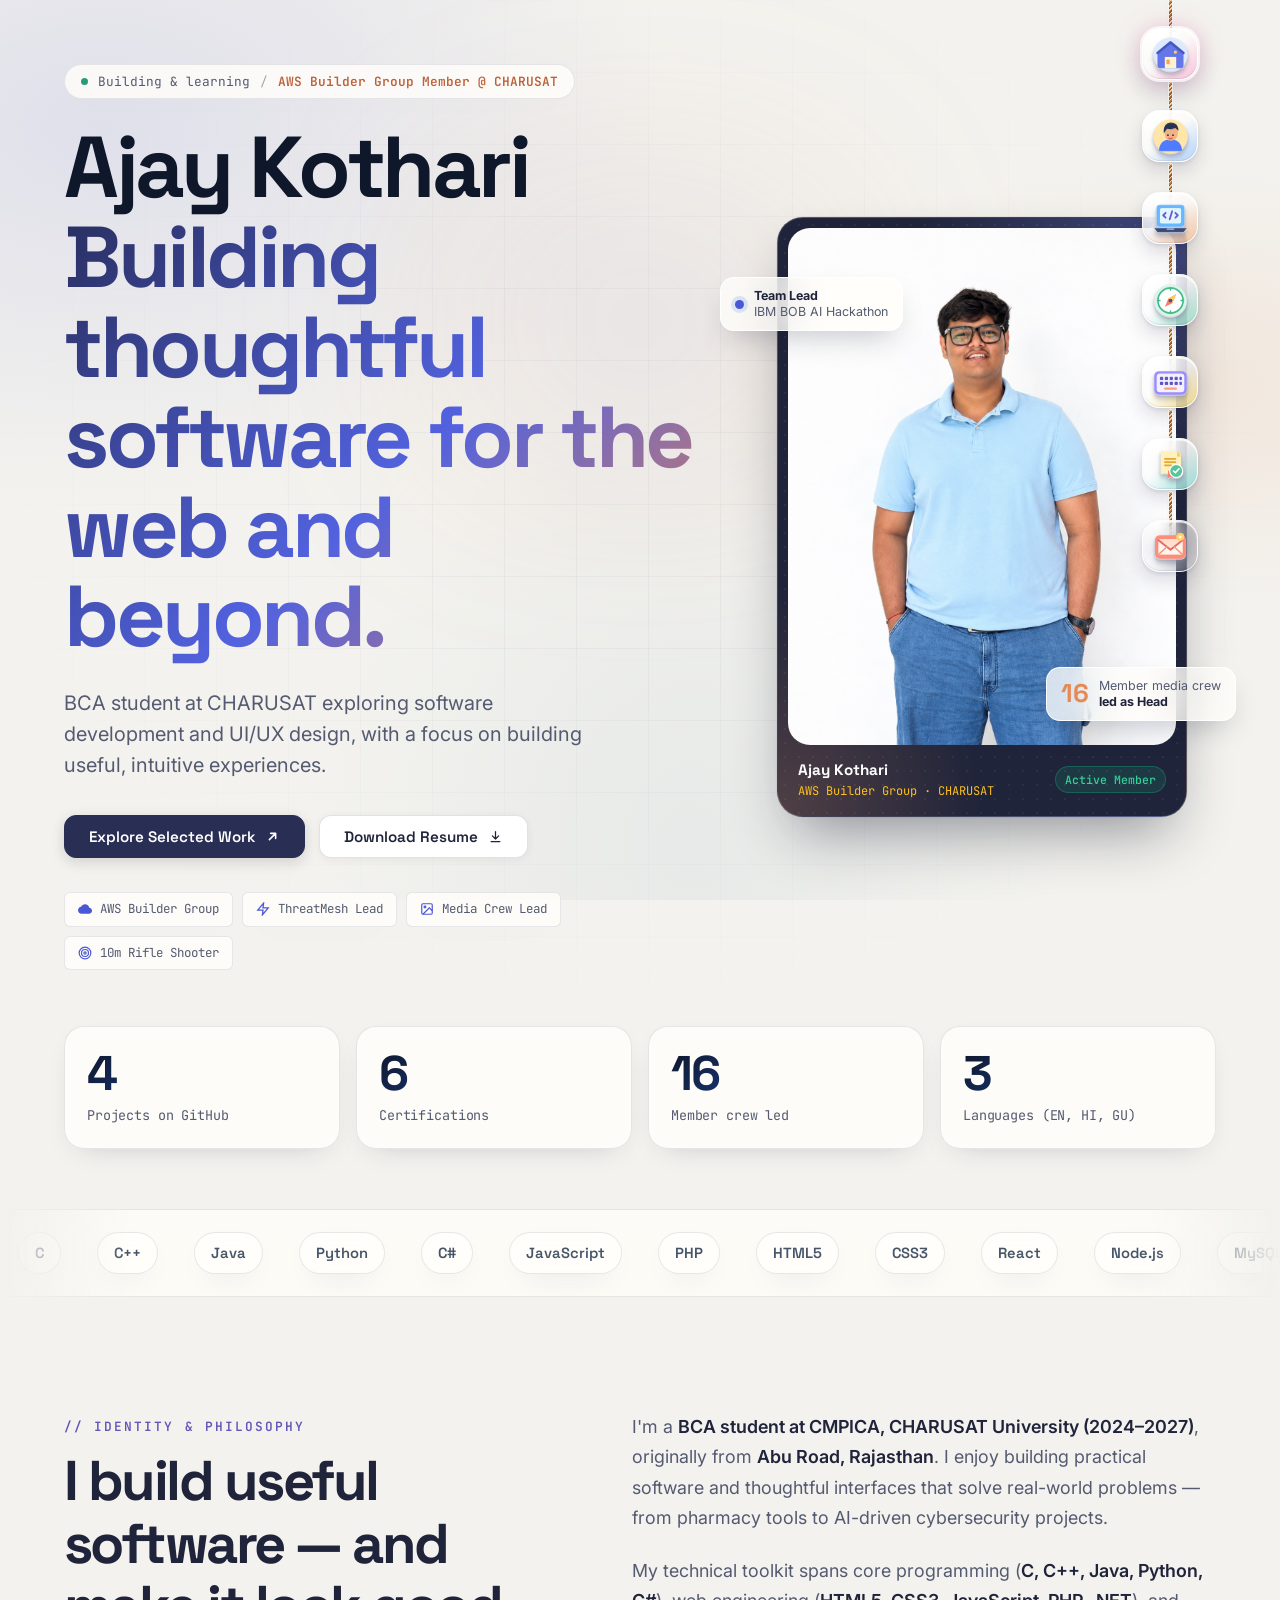
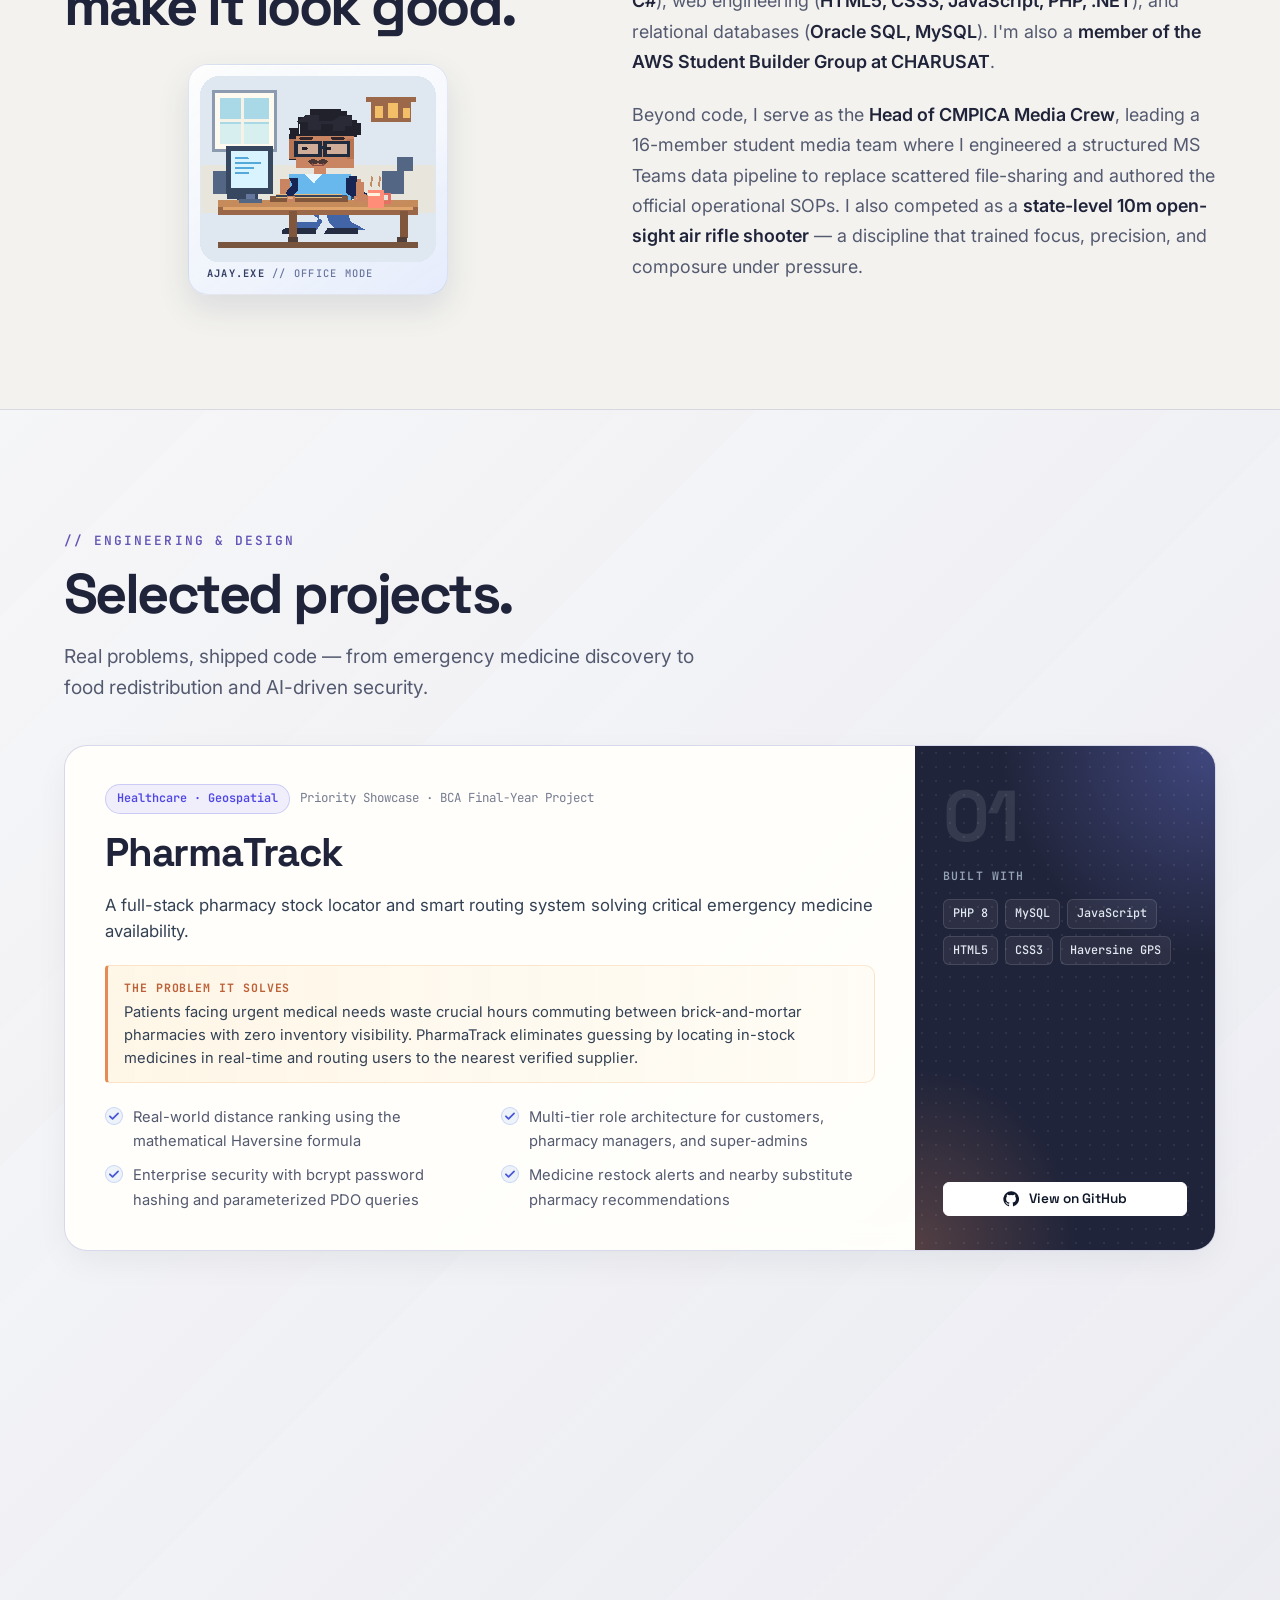
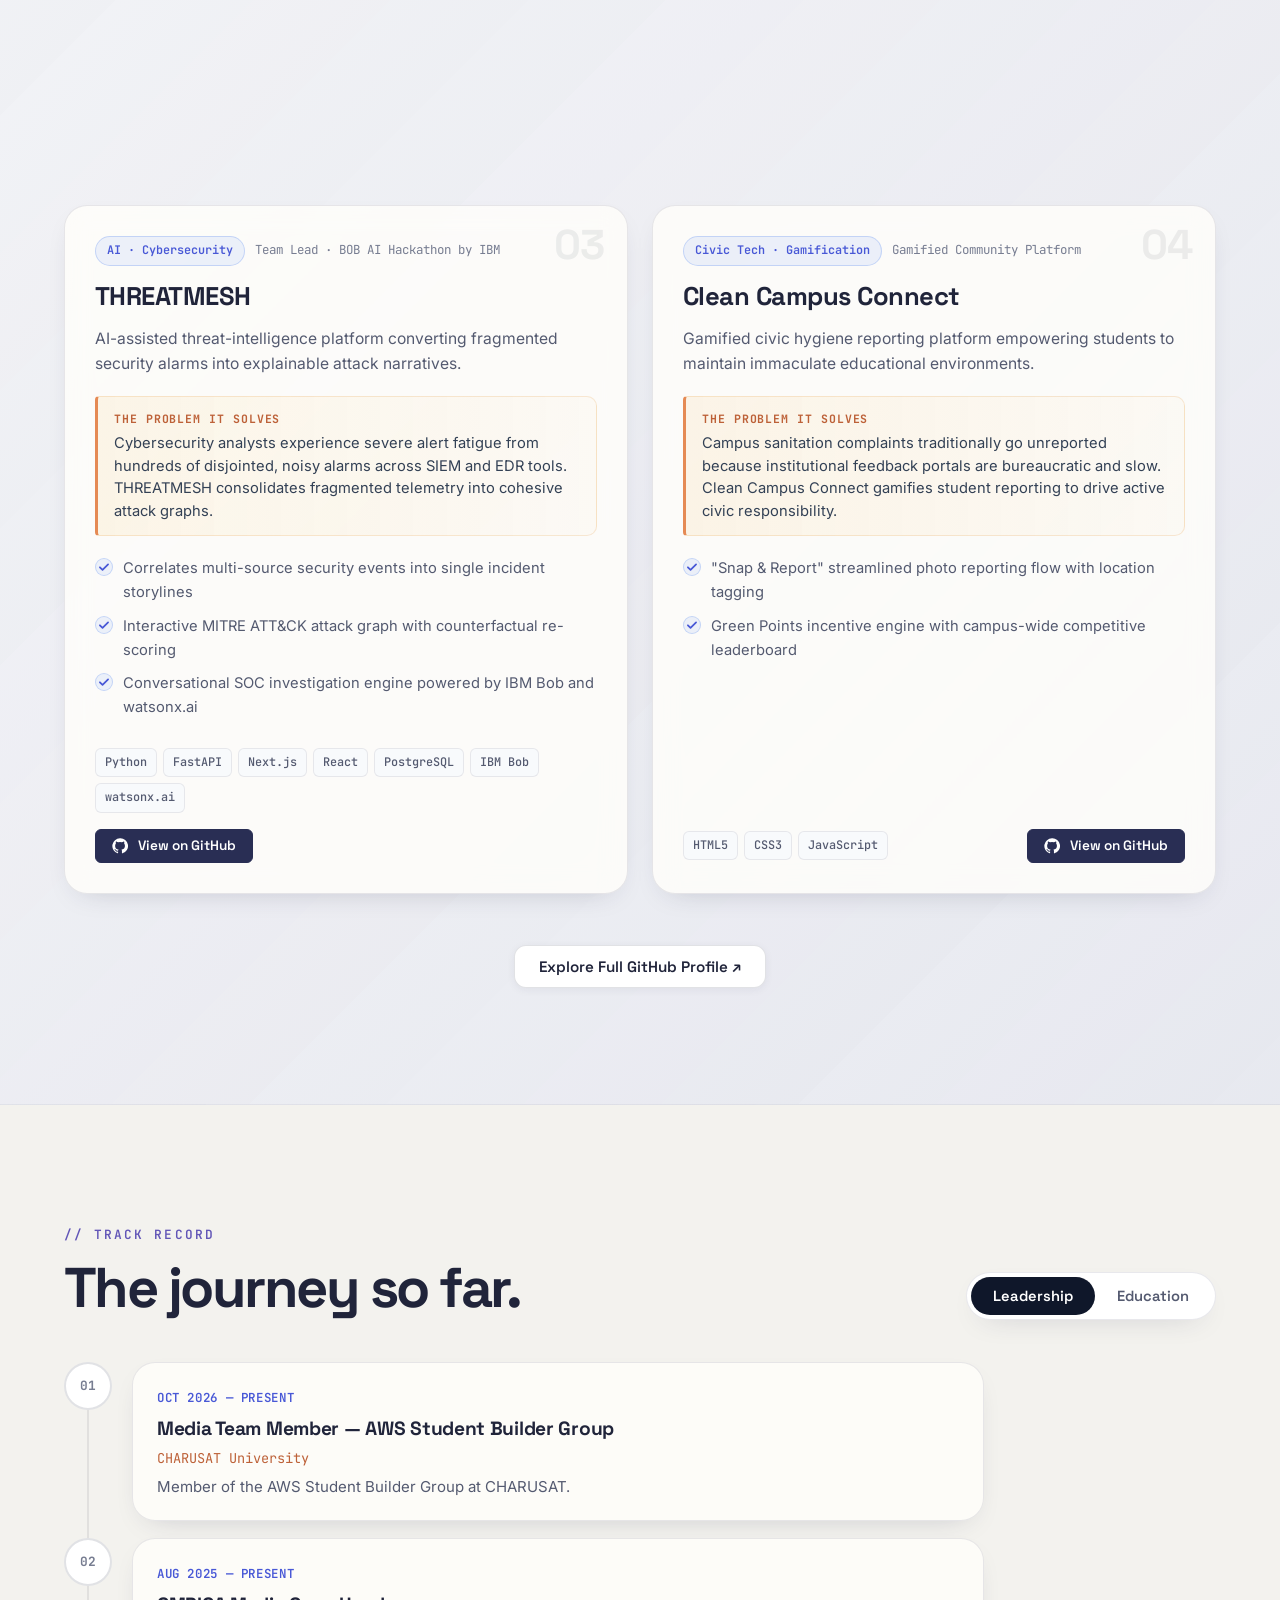
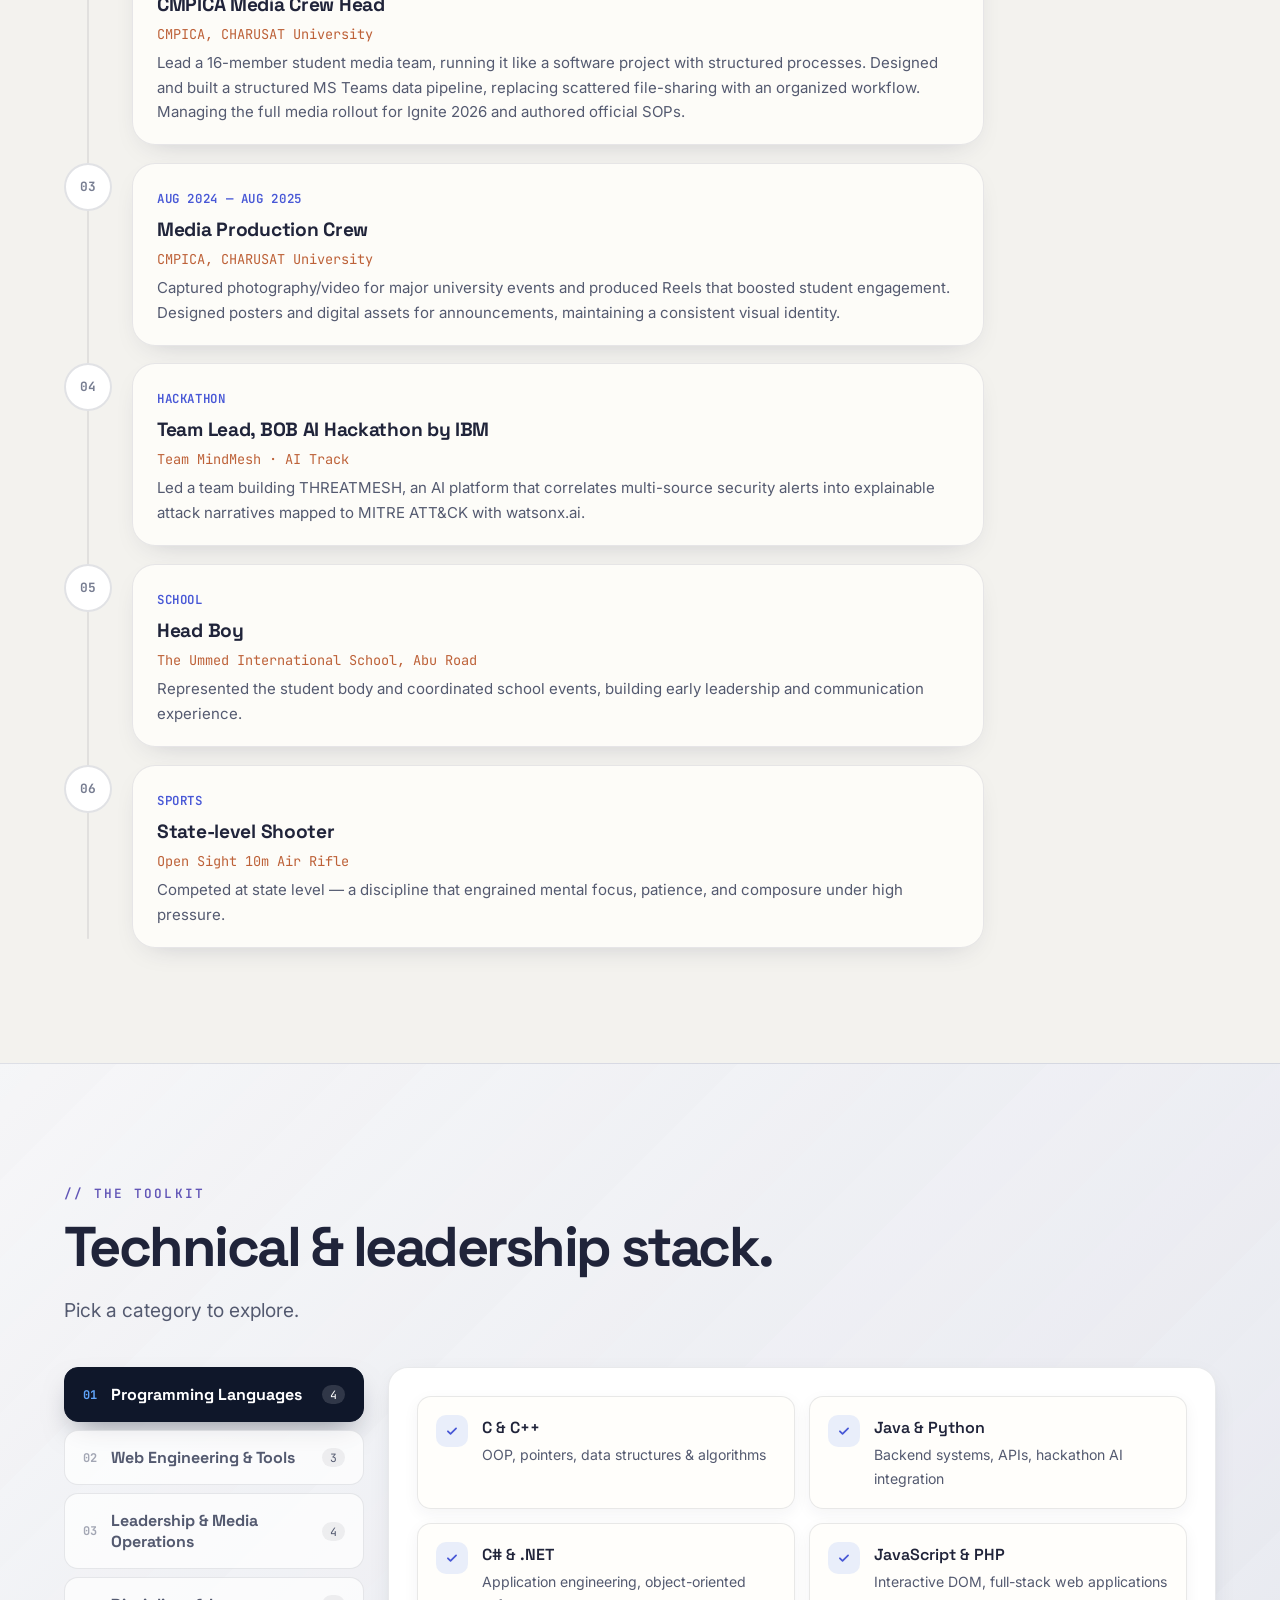
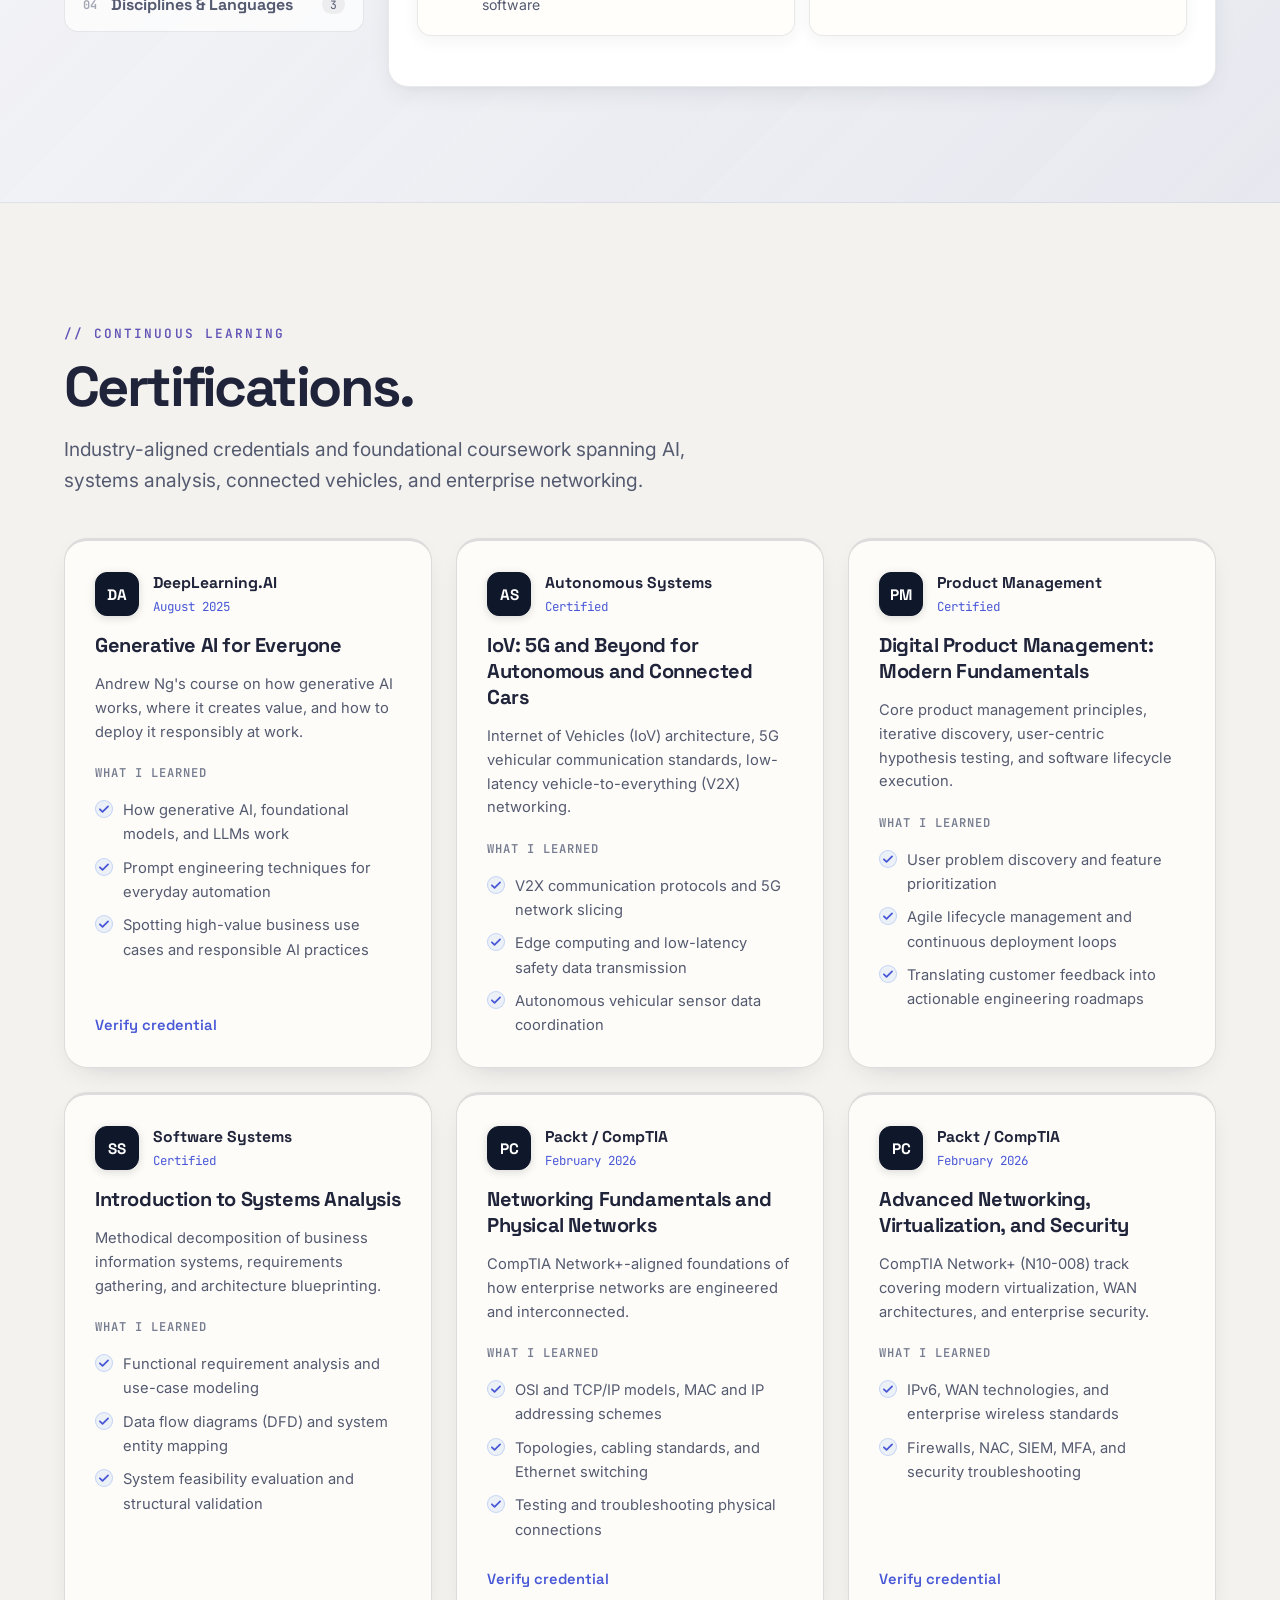
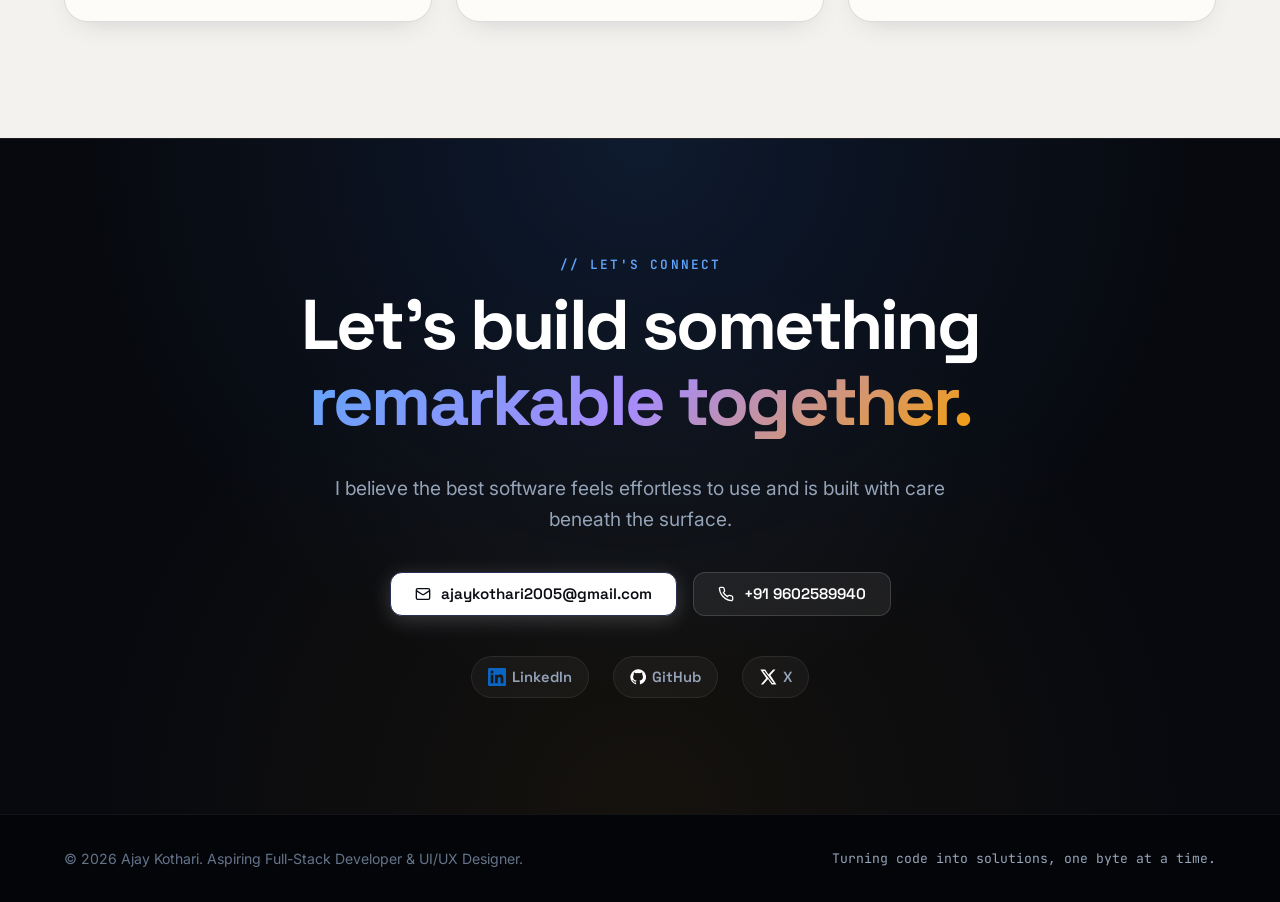
==== commit f04cf735: "Add coding loader and repository protections Replace the multilingual loader greeting with a welcome" ====
--- a/index.html
+++ b/index.html
@@ -39,16 +39,10 @@
     <a class="skip-link" href="#main">Skip to main content</a>
     <div class="page-loader" id="pageLoader" aria-hidden="true">
       <div class="page-loader__mark" aria-hidden="true">
-        <span>AJ</span>
+        <span class="page-loader__code">&lt;<i>/</i>&gt;</span>
       </div>
       <span class="page-loader__greeting" aria-hidden="true">
-        <span lang="en">Hello</span>
-        <span lang="hi">नमस्ते</span>
-        <span lang="fr">Bonjour</span>
-        <span lang="ja">こんにちは</span>
-        <span lang="es">Hola</span>
-        <span lang="ar" dir="rtl">مرحبا</span>
-        <span lang="ta">வணக்கம்</span>
+        <span>Welcome to Ajay's Portfolio</span>
       </span>
       <span class="page-loader__label">AJAY KOTHARI</span>
       <span class="page-loader__track" aria-hidden="true"><span></span></span>
--- a/style.css
+++ b/style.css
@@ -204,43 +204,31 @@
   border-radius: 23px;
   background: linear-gradient(145deg, rgba(255, 255, 255, 0.22), rgba(255, 255, 255, 0.04));
   box-shadow: 0 16px 50px rgba(47, 107, 255, 0.2), inset 0 1px rgba(255, 255, 255, 0.4);
-  animation: loader-float 1.7s ease-in-out infinite;
+  animation: loader-code-bounce 900ms cubic-bezier(0.35, 0, 0.25, 1) infinite;
 }
 .page-loader__mark span {
   color: #a8c5ff;
-  font: 700 1.35rem/1 var(--font-display);
-  letter-spacing: -0.08em;
+  font: 800 1.65rem/1 var(--font-mono);
+  letter-spacing: -0.1em;
+}
+.page-loader__code i {
+  color: #f2bc68;
+  font-style: normal;
 }
 .page-loader__greeting {
-  position: relative;
   display: grid;
   place-items: center;
-  min-width: 9ch;
-  height: 1.25em;
+  width: min(88vw, 36rem);
+  min-height: 2.5em;
   color: #fff;
-  font-family: "Noto Sans Devanagari", "Noto Sans JP", "Noto Sans Arabic", "Segoe UI", sans-serif;
-  font-size: clamp(1.8rem, 5vw, 2.4rem);
+  font-family: var(--font-display);
+  font-size: clamp(1.35rem, 5vw, 2.4rem);
   font-weight: 700;
   line-height: 1.25;
   text-align: center;
 }
 .page-loader__greeting span {
-  position: absolute;
-  inset: 0;
-  display: grid;
-  place-items: center;
-  opacity: 0;
-  animation: greeting-cycle 190ms ease both;
-}
-.page-loader__greeting span:nth-child(1) { animation-delay: 0ms; }
-.page-loader__greeting span:nth-child(2) { animation-delay: 190ms; }
-.page-loader__greeting span:nth-child(3) { animation-delay: 380ms; }
-.page-loader__greeting span:nth-child(4) { animation-delay: 570ms; }
-.page-loader__greeting span:nth-child(5) { animation-delay: 760ms; }
-.page-loader__greeting span:nth-child(6) { animation-delay: 950ms; }
-.page-loader__greeting span:nth-child(7) { animation-delay: 1140ms; }
-.page-loader__greeting span[dir="rtl"] {
-  direction: rtl;
+  animation: loader-welcome 550ms 120ms both;
 }
 .page-loader__label {
   color: rgba(241, 245, 249, 0.8);
@@ -263,18 +251,19 @@
   background: linear-gradient(90deg, #78a6ff, #d6a9ff);
   animation: loader-progress 1.15s ease-in-out infinite;
 }
-@keyframes loader-float {
-  0%, 100% { transform: translateY(0) rotate(-3deg); }
-  50% { transform: translateY(-7px) rotate(3deg); }
+@keyframes loader-code-bounce {
+  0%, 100% { transform: translateY(0) rotate(-4deg) scale(1); }
+  38% { transform: translateY(-13px) rotate(3deg) scale(1.04, 0.96); }
+  58% { transform: translateY(0) rotate(0) scale(0.96, 1.04); }
+  76% { transform: translateY(-5px) rotate(-2deg) scale(1.02, 0.98); }
 }
 @keyframes loader-progress {
   0% { transform: translateX(-110%); }
   100% { transform: translateX(250%); }
 }
-@keyframes greeting-cycle {
-  0% { opacity: 0; transform: translateY(6px); }
-  20%, 80% { opacity: 1; transform: translateY(0); }
-  100% { opacity: 0; transform: translateY(-5px); }
+@keyframes loader-welcome {
+  0% { opacity: 0; transform: translateY(10px) scale(0.96); }
+  100% { opacity: 1; transform: translateY(0) scale(1); }
 }
 
 .scroll-progress {
@@ -1653,7 +1642,7 @@
     right: auto;
     bottom: max(12px, env(safe-area-inset-bottom));
     left: 50%;
-    width: min(420px, calc(100vw - 16px));
+    width: min(420px, calc(100vw - 24px));
     height: 66px;
     grid-template-columns: repeat(7, minmax(0, 1fr));
     grid-template-rows: 56px;
@@ -1741,12 +1730,8 @@
 @media (prefers-reduced-motion: reduce) {
   .page-loader__mark,
   .page-loader__track span,
-  .page-loader__greeting span,
   .rope-toy__item {
     animation: none;
-  }
-  .page-loader__greeting span:first-child {
-    opacity: 1;
   }
   .page-loader {
     transition-duration: 0.01ms;
